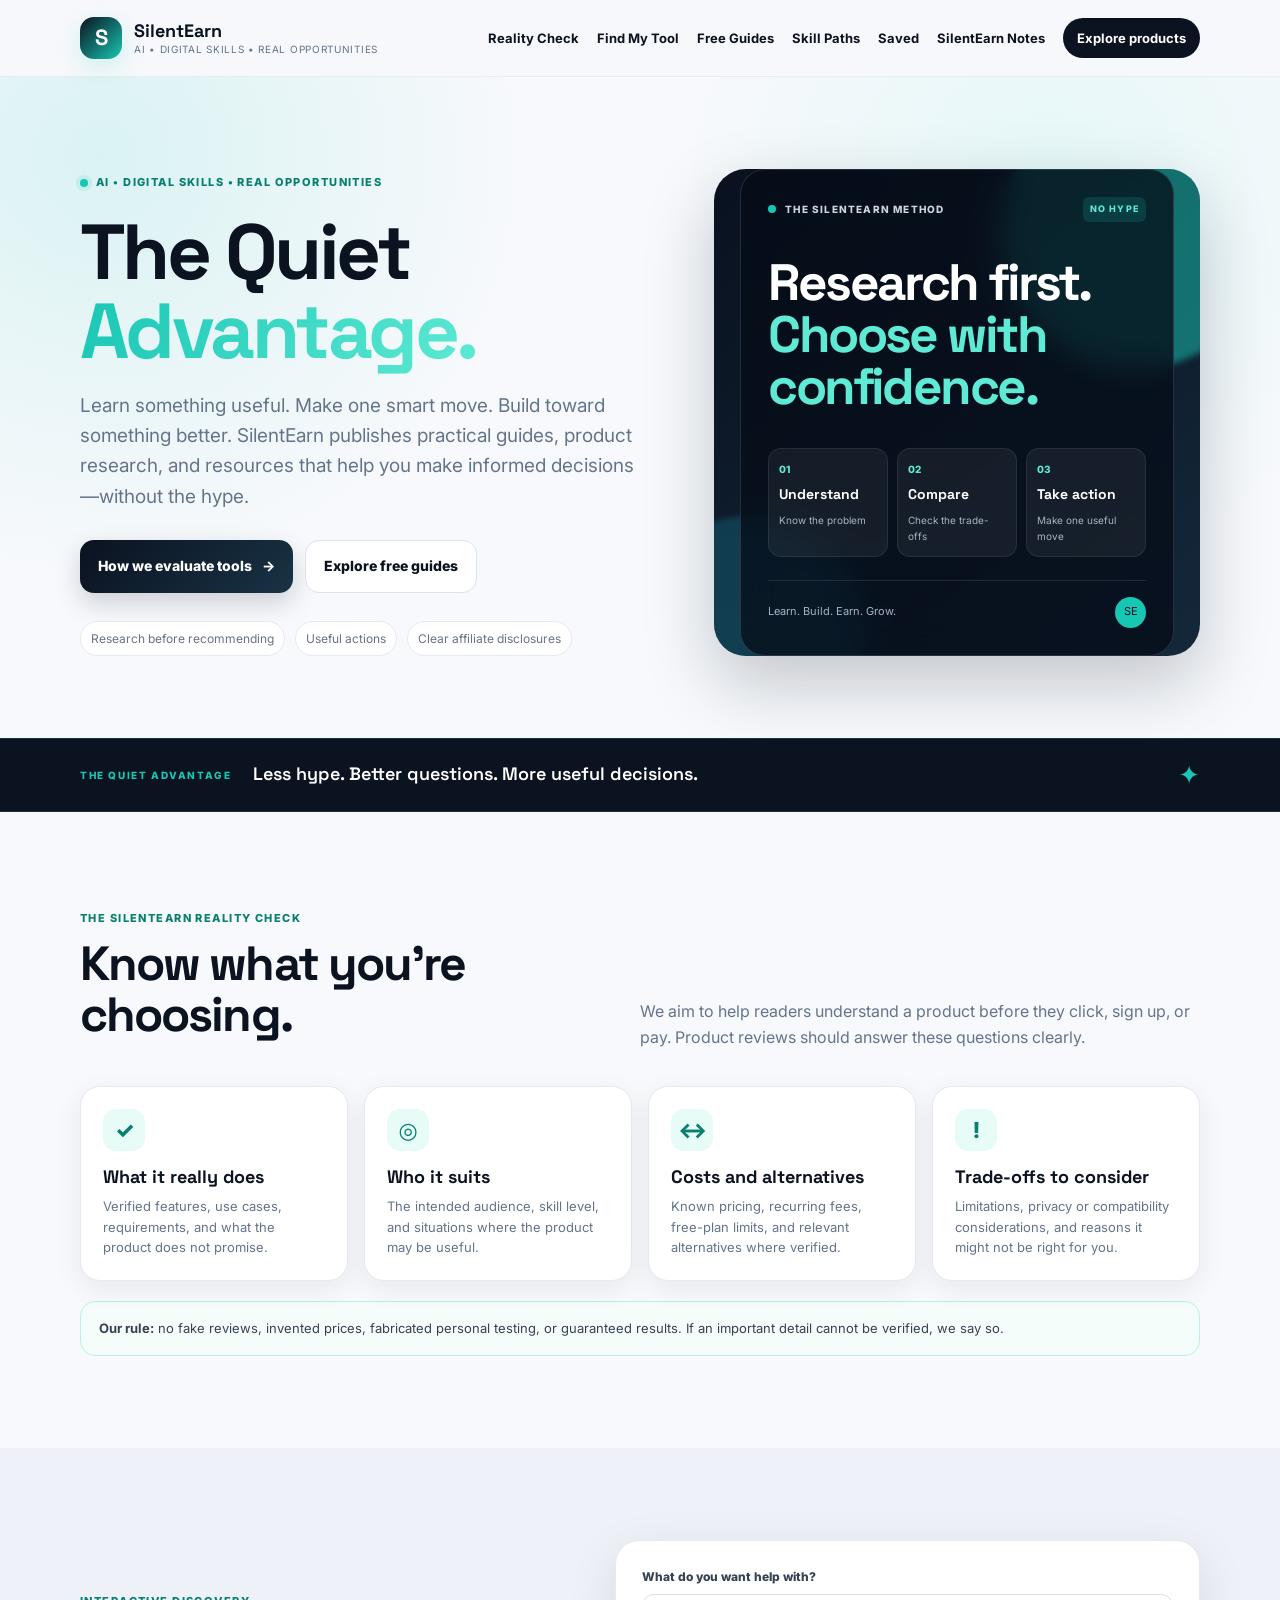
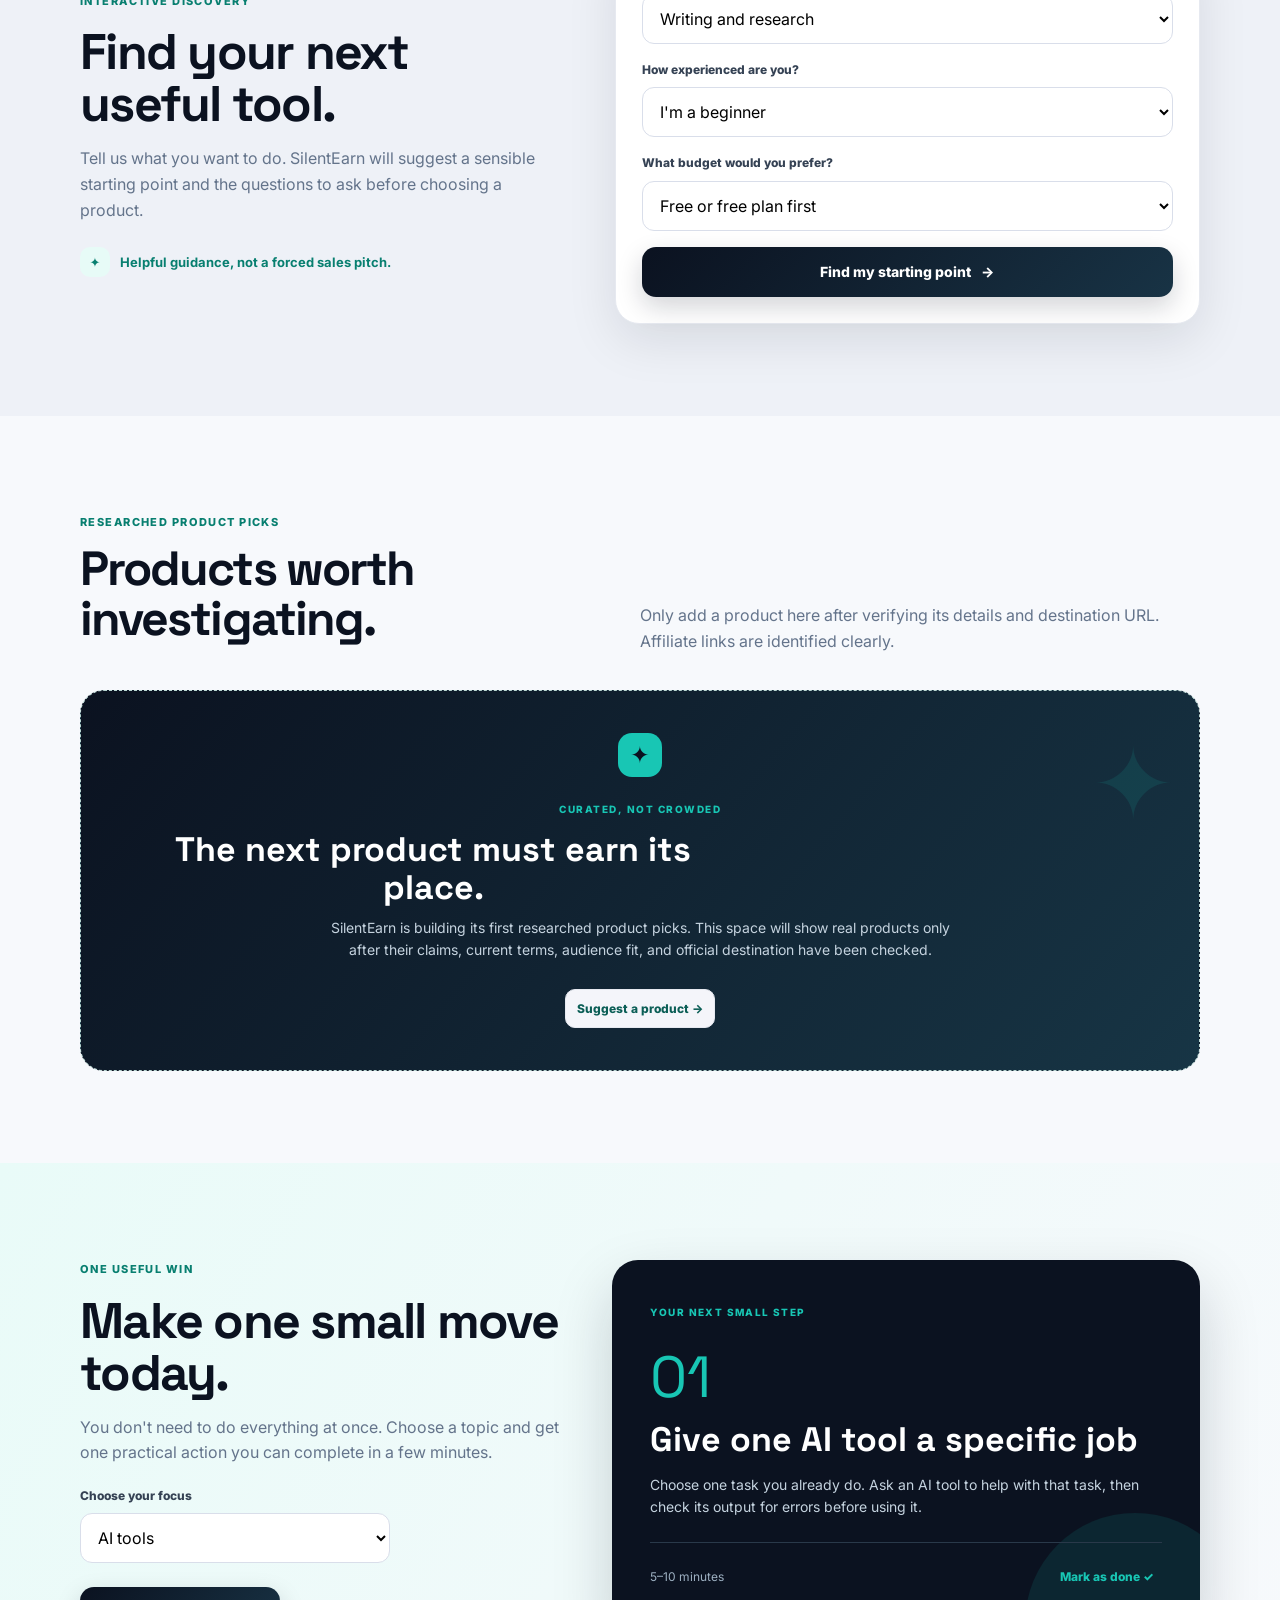
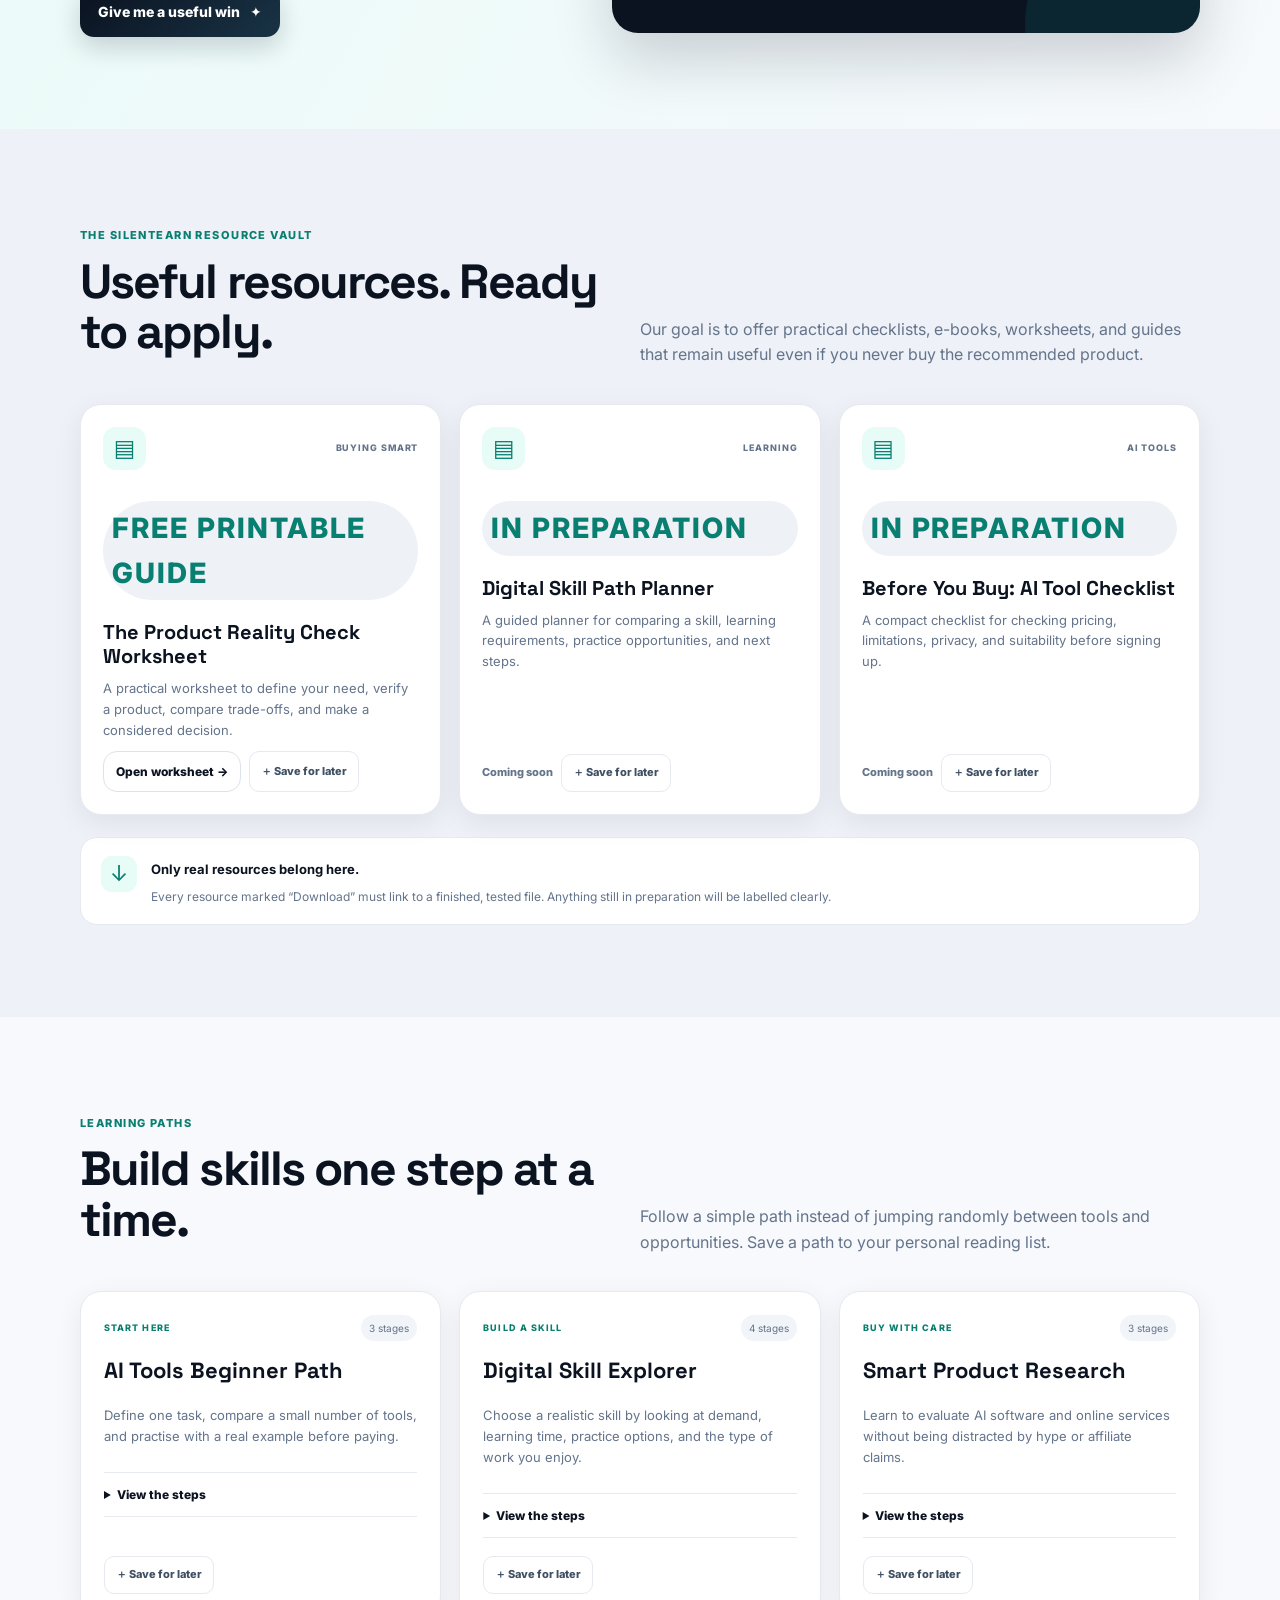
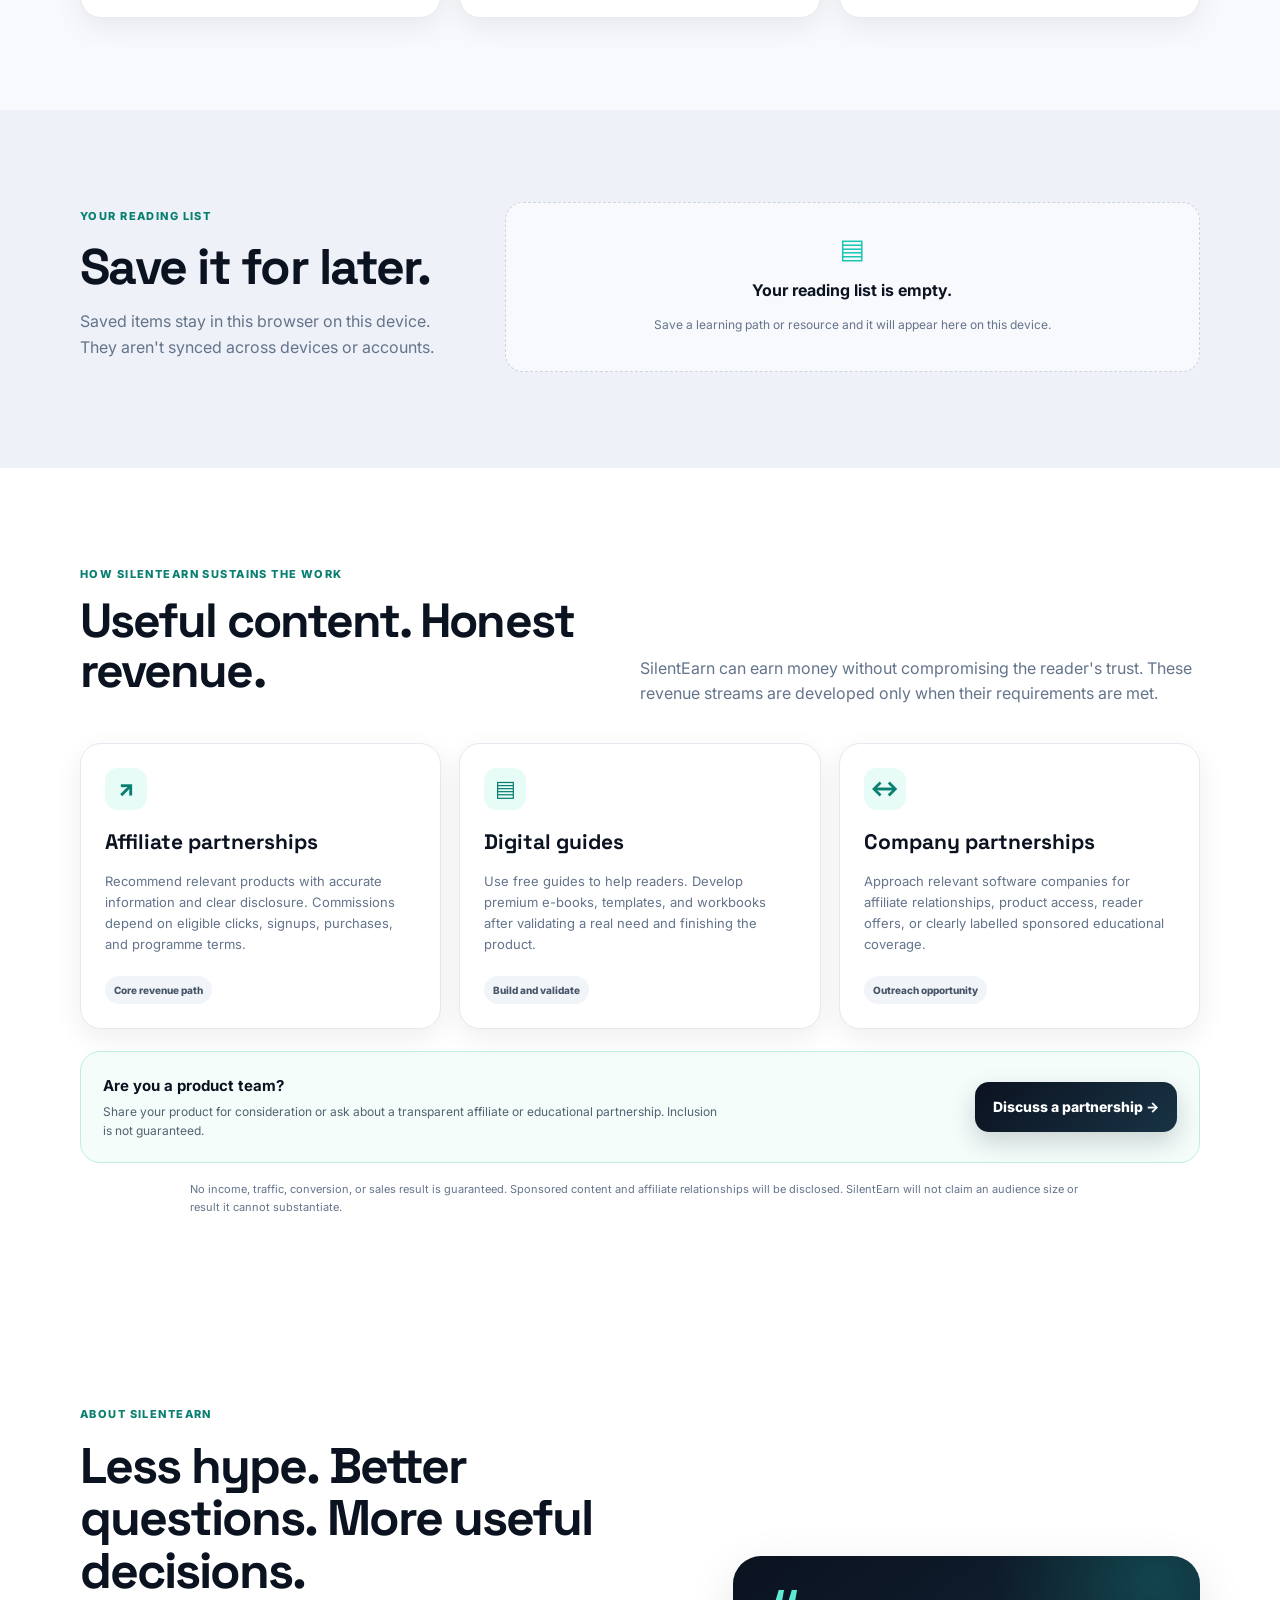
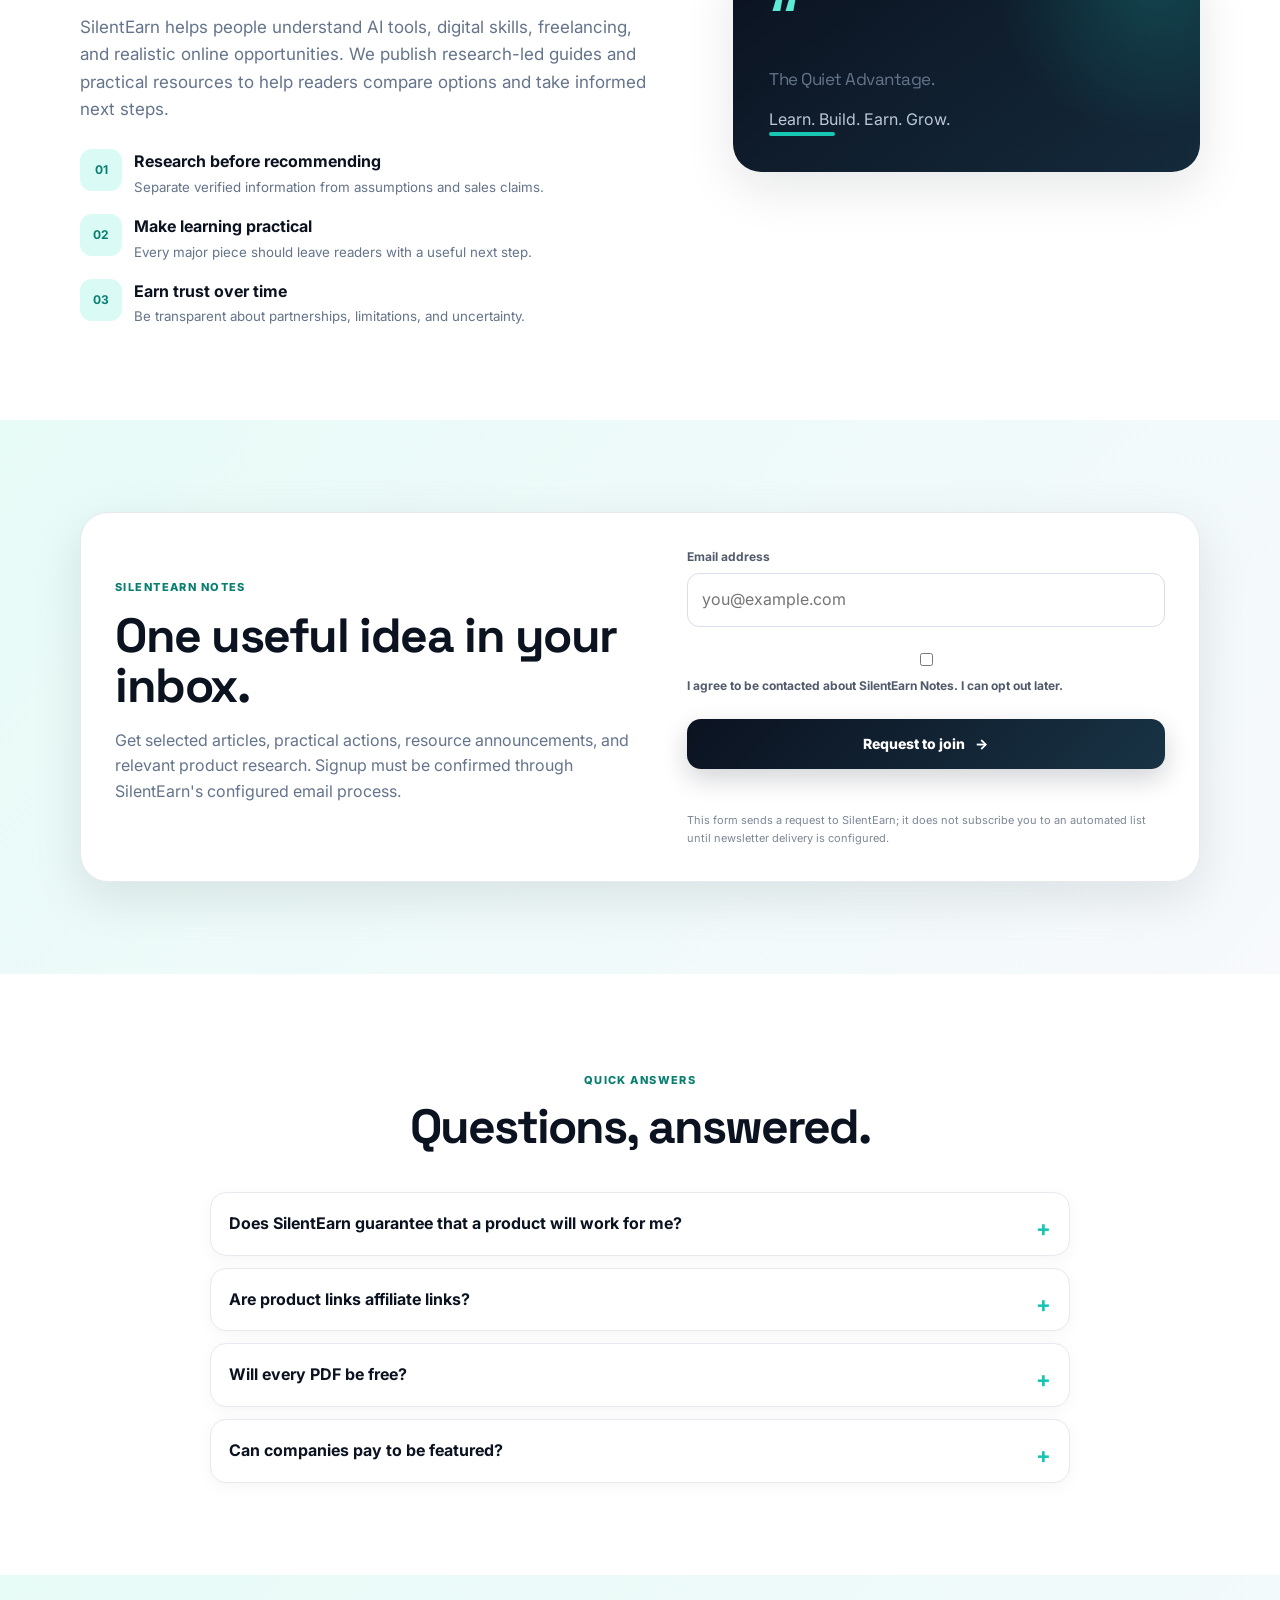
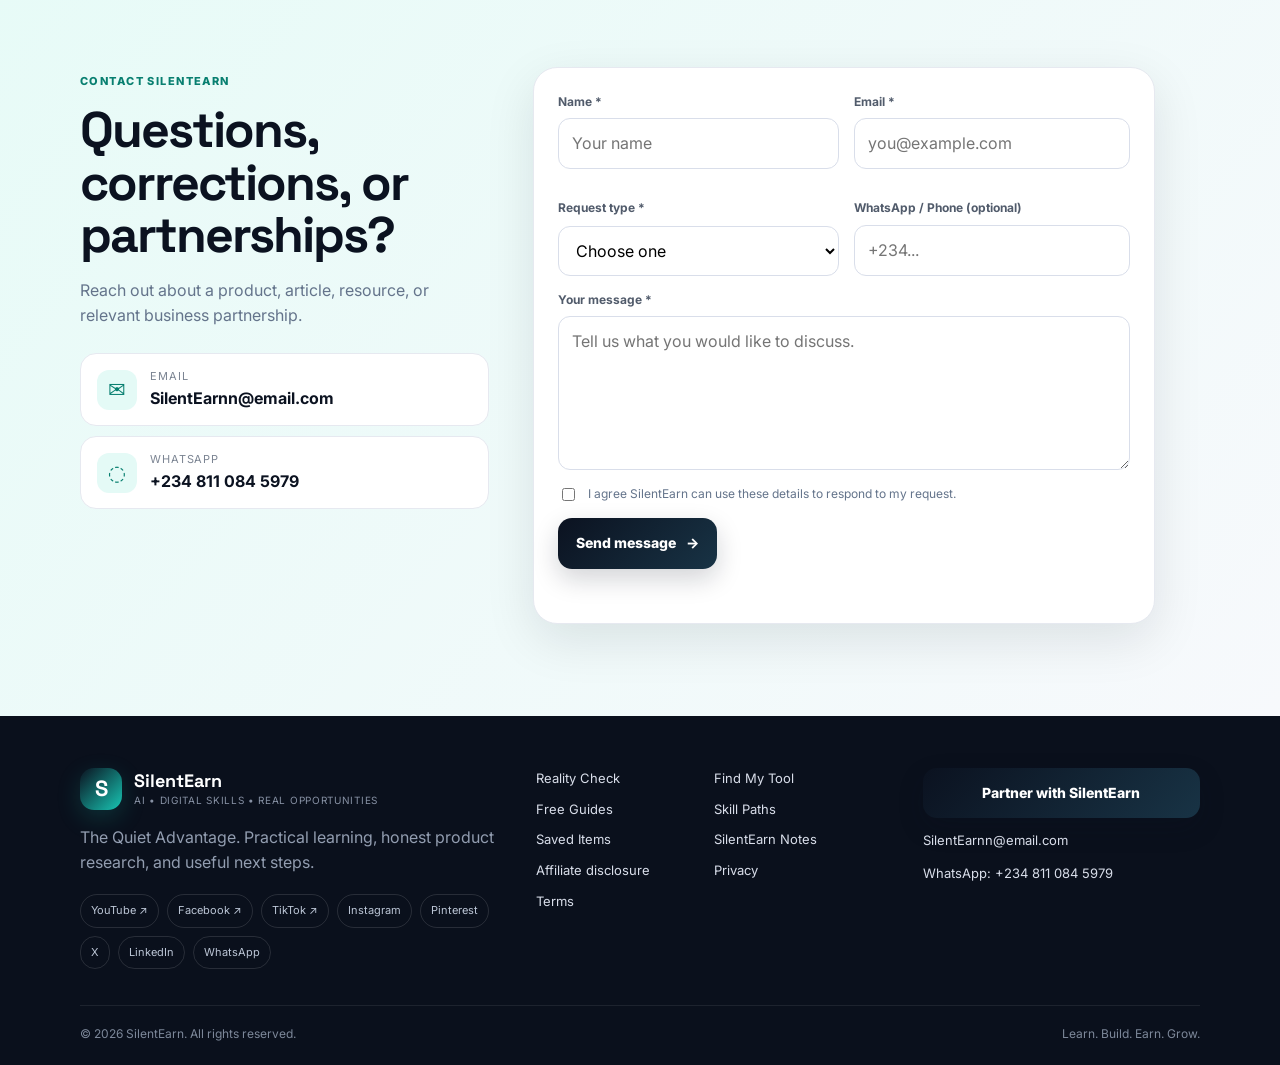
==== index.html @ 0bd4360f "Fix consent and contact form fields for the current email endpoint" ====
<!doctype html>
<html lang="en">
<head>
<meta charset="utf-8">
<meta name="viewport" content="width=device-width, initial-scale=1">
<meta name="theme-color" content="#0b1220">
<meta name="description" content="SilentEarn helps you research AI tools, build digital skills, compare products, and take practical next steps through honest guides and useful resources.">
<meta name="keywords" content="SilentEarn, AI tools, digital skills, freelancing, realistic online opportunities, product reviews, AI tool comparison, free PDF guides">
<meta property="og:title" content="SilentEarn — The Quiet Advantage">
<meta property="og:description" content="Research before you choose. Learn something useful. Make one smart move.">
<meta property="og:type" content="website">
<title>SilentEarn — The Quiet Advantage</title>
<link rel="icon" type="image/svg+xml" href="favicon.svg">
<link rel="preconnect" href="https://fonts.googleapis.com">
<link rel="preconnect" href="https://fonts.gstatic.com" crossorigin>
<link href="https://fonts.googleapis.com/css2?family=Inter:wght@400;500;600;700;800&family=Space+Grotesk:wght@500;600;700&display=swap" rel="stylesheet">
<link rel="stylesheet" href="styles.css">
</head>
<body>
<a class="skip-link" href="#main">Skip to content</a>
<header class="site-header" id="top">
  <div class="container nav-wrap">
    <a class="brand" href="#top" aria-label="SilentEarn home"><span class="brand-mark">S</span><span class="brand-copy"><strong>SilentEarn</strong><small>AI • Digital Skills • Real Opportunities</small></span></a>
    <button class="menu-toggle" aria-label="Toggle menu" aria-expanded="false" aria-controls="site-nav">☰</button>
    <nav class="site-nav" id="site-nav" aria-label="Main navigation">
      <a href="#reality-check">Reality Check</a><a href="#find-tool">Find My Tool</a><a href="#vault">Free Guides</a><a href="#paths">Skill Paths</a><a href="#saved">Saved</a><a href="#notes">SilentEarn Notes</a><a class="nav-cta" href="#products">Explore products</a>
    </nav>
  </div>
</header>
<main id="main">
  <section class="hero section">
    <div class="container hero-grid">
      <div>
        <div class="eyebrow"><span class="eyebrow-dot"></span> AI • Digital Skills • Real Opportunities</div>
        <h1>The Quiet <span>Advantage.</span></h1>
        <p class="hero-copy">Learn something useful. Make one smart move. Build toward something better. SilentEarn publishes practical guides, product research, and resources that help you make informed decisions—without the hype.</p>
        <div class="hero-actions"><a class="btn btn-primary" href="#reality-check">How we evaluate tools <span>→</span></a><a class="btn btn-secondary" href="#vault">Explore free guides</a></div>
        <div class="trust-row"><span>Research before recommending</span><span>Useful actions</span><span>Clear affiliate disclosures</span></div>
      </div>
      <div class="hero-visual quiet-hero" aria-label="SilentEarn learning approach">
        <div class="hero-glow hero-glow-one"></div><div class="hero-glow hero-glow-two"></div>
        <div class="hero-screen">
          <div class="screen-top"><span class="screen-dot"></span><span>THE SILENTEARN METHOD</span><span class="screen-live">NO HYPE</span></div>
          <div class="screen-title">Research first.<br><em>Choose with confidence.</em></div>
          <div class="screen-steps">
            <div><span>01</span><strong>Understand</strong><small>Know the problem</small></div>
            <div><span>02</span><strong>Compare</strong><small>Check the trade-offs</small></div>
            <div><span>03</span><strong>Take action</strong><small>Make one useful move</small></div>
          </div>
          <div class="screen-footer"><span>Learn. Build. Earn. Grow.</span><span class="screen-play">SE</span></div>
        </div>
      </div>
    </div>
  </section>
  <section class="signature-strip"><div class="container signature-inner"><span class="signature-label">THE QUIET ADVANTAGE</span><p>Less hype. Better questions. More useful decisions.</p><span class="signature-mark">✦</span></div></section>

  <section class="section" id="reality-check">
    <div class="container">
      <div class="section-heading"><div><span class="eyebrow">THE SILENTEARN REALITY CHECK</span><h2>Know what you're choosing.</h2></div><p>We aim to help readers understand a product before they click, sign up, or pay. Product reviews should answer these questions clearly.</p></div>
      <div class="reality-grid">
        <article class="reality-card"><span class="reality-icon">✓</span><h3>What it really does</h3><p>Verified features, use cases, requirements, and what the product does not promise.</p></article>
        <article class="reality-card"><span class="reality-icon">◎</span><h3>Who it suits</h3><p>The intended audience, skill level, and situations where the product may be useful.</p></article>
        <article class="reality-card"><span class="reality-icon">↔</span><h3>Costs and alternatives</h3><p>Known pricing, recurring fees, free-plan limits, and relevant alternatives where verified.</p></article>
        <article class="reality-card"><span class="reality-icon">!</span><h3>Trade-offs to consider</h3><p>Limitations, privacy or compatibility considerations, and reasons it might not be right for you.</p></article>
      </div>
      <div class="editorial-note"><strong>Our rule:</strong> no fake reviews, invented prices, fabricated personal testing, or guaranteed results. If an important detail cannot be verified, we say so.</div>
    </div>
  </section>

  <section class="section soft-section" id="find-tool">
    <div class="container tool-finder-layout">
      <div class="tool-finder-intro"><span class="eyebrow">INTERACTIVE DISCOVERY</span><h2>Find your next useful tool.</h2><p>Tell us what you want to do. SilentEarn will suggest a sensible starting point and the questions to ask before choosing a product.</p><div class="finder-promise"><span>✦</span> Helpful guidance, not a forced sales pitch.</div></div>
      <form class="finder-card" id="tool-finder">
        <label><span>What do you want help with?</span><select id="tool-goal" name="goal"><option value="writing">Writing and research</option><option value="design">Design and visuals</option><option value="video">Video and audio</option><option value="business">Running a small business</option><option value="learning">Learning a digital skill</option><option value="workflow">Saving time on repetitive tasks</option></select></label>
        <label><span>How experienced are you?</span><select id="tool-level" name="level"><option value="beginner">I'm a beginner</option><option value="some">I have tried a few tools</option><option value="experienced">I'm experienced</option></select></label>
        <label><span>What budget would you prefer?</span><select id="tool-budget" name="budget"><option value="free">Free or free plan first</option><option value="low">Low-cost plan</option><option value="flexible">Pay if the value is clear</option></select></label>
        <button class="btn btn-primary" type="submit">Find my starting point <span>→</span></button>
        <div class="finder-result" id="finder-result" aria-live="polite" hidden></div>
      </form>
    </div>
  </section>

  <section class="section" id="products">
    <div class="container">
      <div class="section-heading"><div><span class="eyebrow">RESEARCHED PRODUCT PICKS</span><h2>Products worth investigating.</h2></div><p>Only add a product here after verifying its details and destination URL. Affiliate links are identified clearly.</p></div>
      <div id="product-grid" class="product-showcase"></div>
    </div>
  </section>

  <section class="section win-section" id="one-win">
    <div class="container win-layout">
      <div><span class="eyebrow">ONE USEFUL WIN</span><h2>Make one small move today.</h2><p>You don't need to do everything at once. Choose a topic and get one practical action you can complete in a few minutes.</p>
        <label class="win-select"><span>Choose your focus</span><select id="win-category"><option value="ai">AI tools</option><option value="product">Choosing a product</option><option value="skill">Digital skills</option><option value="business">Online business</option></select></label>
        <button class="btn btn-primary" id="new-win" type="button">Give me a useful win <span>✦</span></button>
      </div>
      <div class="win-card" aria-live="polite"><span class="win-label">YOUR NEXT SMALL STEP</span><div class="win-number">01</div><h3 id="win-title">Pick one tool you already use.</h3><p id="win-description">Write down one task it genuinely helps with and one limitation you have noticed.</p><div class="win-footer"><span id="win-time">5–10 minutes</span><button class="text-button" type="button" id="complete-win">Mark as done ✓</button></div><p class="win-complete" id="win-complete" hidden>Nice work. Small actions add up.</p></div>
    </div>
  </section>

  <section class="section soft-section" id="vault">
    <div class="container">
      <div class="section-heading"><div><span class="eyebrow">THE SILENTEARN RESOURCE VAULT</span><h2>Useful resources. Ready to apply.</h2></div><p>Our goal is to offer practical checklists, e-books, worksheets, and guides that remain useful even if you never buy the recommended product.</p></div>
      <div id="resource-grid" class="resource-grid"></div>
      <div class="vault-note"><span class="vault-note-icon">↓</span><div><strong>Only real resources belong here.</strong><p>Every resource marked “Download” must link to a finished, tested file. Anything still in preparation will be labelled clearly.</p></div></div>
    </div>
  </section>

  <section class="section" id="paths">
    <div class="container">
      <div class="section-heading"><div><span class="eyebrow">LEARNING PATHS</span><h2>Build skills one step at a time.</h2></div><p>Follow a simple path instead of jumping randomly between tools and opportunities. Save a path to your personal reading list.</p></div>
      <div class="path-grid" id="path-grid"></div>
    </div>
  </section>

  <section class="section soft-section" id="saved">
    <div class="container saved-layout"><div><span class="eyebrow">YOUR READING LIST</span><h2>Save it for later.</h2><p>Saved items stay in this browser on this device. They aren't synced across devices or accounts.</p></div><div id="saved-list" class="saved-list" aria-live="polite"></div></div>
  </section>

  <section class="section revenue-section" id="partners">
    <div class="container">
      <div class="section-heading"><div><span class="eyebrow">HOW SILENTEARN SUSTAINS THE WORK</span><h2>Useful content. Honest revenue.</h2></div><p>SilentEarn can earn money without compromising the reader's trust. These revenue streams are developed only when their requirements are met.</p></div>
      <div class="revenue-grid">
        <article class="revenue-card"><span class="revenue-icon">↗</span><h3>Affiliate partnerships</h3><p>Recommend relevant products with accurate information and clear disclosure. Commissions depend on eligible clicks, signups, purchases, and programme terms.</p><span class="revenue-status">Core revenue path</span></article>
        <article class="revenue-card"><span class="revenue-icon">▤</span><h3>Digital guides</h3><p>Use free guides to help readers. Develop premium e-books, templates, and workbooks after validating a real need and finishing the product.</p><span class="revenue-status">Build and validate</span></article>
        <article class="revenue-card"><span class="revenue-icon">↔</span><h3>Company partnerships</h3><p>Approach relevant software companies for affiliate relationships, product access, reader offers, or clearly labelled sponsored educational coverage.</p><span class="revenue-status">Outreach opportunity</span></article>
      </div>
      <div class="partner-cta"><div><strong>Are you a product team?</strong><span>Share your product for consideration or ask about a transparent affiliate or educational partnership. Inclusion is not guaranteed.</span></div><a class="btn btn-primary" href="#contact">Discuss a partnership →</a></div>
      <p class="revenue-caveat">No income, traffic, conversion, or sales result is guaranteed. Sponsored content and affiliate relationships will be disclosed. SilentEarn will not claim an audience size or result it cannot substantiate.</p>
    </div>
  </section>

  <section class="section about-section" id="about">
    <div class="container split-section">
      <div><span class="eyebrow">ABOUT SILENTEARN</span><h2>Less hype. Better questions. More useful decisions.</h2><p>SilentEarn helps people understand AI tools, digital skills, freelancing, and realistic online opportunities. We publish research-led guides and practical resources to help readers compare options and take informed next steps.</p><div class="principles"><div><b>01</b><span><strong>Research before recommending</strong><small>Separate verified information from assumptions and sales claims.</small></span></div><div><b>02</b><span><strong>Make learning practical</strong><small>Every major piece should leave readers with a useful next step.</small></span></div><div><b>03</b><span><strong>Earn trust over time</strong><small>Be transparent about partnerships, limitations, and uncertainty.</small></span></div></div></div>
      <div class="quote-card"><div class="quote-mark">“</div><p>The Quiet Advantage.</p><span>Learn. Build. Earn. Grow.</span><div class="quote-accent"></div></div>
    </div>
  </section>

  <section class="section notes-section" id="notes">
    <div class="container newsletter-card"><div><span class="eyebrow">SILENTEARN NOTES</span><h2>One useful idea in your inbox.</h2><p>Get selected articles, practical actions, resource announcements, and relevant product research. Signup must be confirmed through SilentEarn's configured email process.</p></div>
      <form class="newsletter-form" id="newsletter-form" novalidate><label><span>Email address</span><input type="email" name="email" required autocomplete="email" placeholder="you@example.com"></label><label class="consent-row"><input type="checkbox" name="newsletterConsent" required><span>I agree to be contacted about SilentEarn Notes. I can opt out later.</span></label><input type="hidden" name="name" value="SilentEarn Notes subscriber"><input type="hidden" name="requestType" value="Newsletter signup request"><input type="hidden" name="message" value="Please contact me about joining SilentEarn Notes."><input type="hidden" name="consent" value="on"><button class="btn btn-primary" type="submit" id="newsletter-btn">Request to join <span>→</span></button><p class="form-status" id="newsletter-status" role="status" aria-live="polite"></p><small>This form sends a request to SilentEarn; it does not subscribe you to an automated list until newsletter delivery is configured.</small></form>
    </div>
  </section>

  <section class="section faq-section" id="faq"><div class="container narrow"><div class="section-heading centered"><span class="eyebrow">QUICK ANSWERS</span><h2>Questions, answered.</h2></div>
    <div class="faq-list">
      <details><summary>Does SilentEarn guarantee that a product will work for me?</summary><p>No. Products have limitations and may not suit everyone. Verify current details and choose according to your situation.</p></details>
      <details><summary>Are product links affiliate links?</summary><p>Some may be. We disclose affiliate relationships clearly near the relevant recommendations. A commission does not guarantee that a product is the best choice.</p></details>
      <details><summary>Will every PDF be free?</summary><p>The Resource Vault will include free resources. SilentEarn may also develop paid products when they offer genuine value and there is evidence of demand.</p></details>
      <details><summary>Can companies pay to be featured?</summary><p>SilentEarn may consider relevant sponsorships or partnerships. Paid coverage will be labelled, and payment will not be presented as independent endorsement.</p></details>
    </div>
  </div></section>

  <section class="section contact-section" id="contact"><div class="container contact-grid">
    <div><span class="eyebrow">CONTACT SILENTEARN</span><h2>Questions, corrections, or partnerships?</h2><p>Reach out about a product, article, resource, or relevant business partnership.</p><div class="contact-links"><a href="mailto:SilentEarnn@email.com"><span>✉</span><div><small>Email</small><strong>SilentEarnn@email.com</strong></div></a><a href="https://wa.me/2348110845979" target="_blank" rel="noopener"><span>◌</span><div><small>WhatsApp</small><strong>+234 811 084 5979</strong></div></a></div></div>
    <form class="contact-form" id="contact-form" novalidate><div class="form-grid"><label><span>Name *</span><input name="name" required autocomplete="name" placeholder="Your name"></label><label><span>Email *</span><input type="email" name="email" required autocomplete="email" placeholder="you@example.com"></label><label><span>Request type *</span><select name="requestType" required><option value="">Choose one</option><option>Product suggestion</option><option>Question or correction</option><option>Affiliate partnership</option><option>Sponsored educational content</option><option>Other</option></select></label><label><span>WhatsApp / Phone (optional)</span><input name="phone" autocomplete="tel" placeholder="+234..."></label></div><label><span>Your message *</span><textarea name="message" required rows="5" placeholder="Tell us what you would like to discuss."></textarea></label><label class="checkbox"><input type="checkbox" name="consent" required><span>I agree SilentEarn can use these details to respond to my request.</span></label><button class="btn btn-primary" type="submit" id="submit-btn">Send message <span>→</span></button><p class="form-status" id="form-status" role="status" aria-live="polite"></p></form>
  </div></section>
</main>
<footer class="site-footer"><div class="container footer-grid">
  <div><a class="brand footer-brand" href="#top"><span class="brand-mark">S</span><span class="brand-copy"><strong>SilentEarn</strong><small>AI • Digital Skills • Real Opportunities</small></span></a><p>The Quiet Advantage. Practical learning, honest product research, and useful next steps.</p><div class="social-row"><a class="social-pill" href="https://youtube.com/@silentearnnn" target="_blank" rel="noopener">YouTube ↗</a><a class="social-pill" href="https://www.facebook.com/SilentEarn" target="_blank" rel="noopener">Facebook ↗</a><a class="social-pill" href="https://www.tiktok.com/@silentearnn" target="_blank" rel="noopener">TikTok ↗</a><a class="social-pill" href="https://www.instagram.com/" target="_blank" rel="noopener">Instagram</a><a class="social-pill" href="https://www.pinterest.com/" target="_blank" rel="noopener">Pinterest</a><a class="social-pill" href="https://x.com/" target="_blank" rel="noopener">X</a><a class="social-pill" href="https://www.linkedin.com/" target="_blank" rel="noopener">LinkedIn</a><a class="social-pill" href="https://wa.me/2348110845979" target="_blank" rel="noopener">WhatsApp</a></div></div>
  <div class="footer-links"><a href="#reality-check">Reality Check</a><a href="#find-tool">Find My Tool</a><a href="#vault">Free Guides</a><a href="#paths">Skill Paths</a><a href="#saved">Saved Items</a><a href="#notes">SilentEarn Notes</a><a href="affiliate-disclosure.html">Affiliate disclosure</a><a href="privacy.html">Privacy</a><a href="terms.html">Terms</a></div>
  <div class="footer-cta"><a class="btn btn-primary" href="#partners">Partner with SilentEarn</a><a href="mailto:SilentEarnn@email.com">SilentEarnn@email.com</a><a href="https://wa.me/2348110845979" target="_blank" rel="noopener">WhatsApp: +234 811 084 5979</a></div>
</div><div class="container footer-bottom"><span>© <span id="year"></span> SilentEarn. All rights reserved.</span><span>Learn. Build. Earn. Grow.</span></div></footer>
<script src="script.js"></script>
</body>
</html>
---- styles.css ----
:root{
  --bg:#f7f8fb; --surface:#ffffff; --ink:#0b1220; --muted:#5b6475; --line:#e6e9f0;
  --brand:#18c6b4; --brand-2:#5eead4; --dark:#0b1220; --dark-2:#151e32; --success:#138a5e; --danger:#b42318;
  --radius:22px; --shadow:0 16px 50px rgba(11,18,32,.10); --shadow-soft:0 8px 28px rgba(11,18,32,.07);
}
*{box-sizing:border-box}
html{scroll-behavior:smooth}
body{margin:0;font-family:Inter,system-ui,sans-serif;color:var(--ink);background:var(--bg);line-height:1.6}
a{color:inherit;text-decoration:none}
button,input,textarea,select{font:inherit}
.container{width:min(1120px,calc(100% - 40px));margin:0 auto}
.narrow{width:min(860px,calc(100% - 40px))}
.section{padding:92px 0}
.soft-section{background:#eef1f7}
.dark-section{background:linear-gradient(135deg,#0b1220,#18233b);color:#fff}
.dark-heading p{color:#bcc7d8}
.site-header{position:sticky;top:0;z-index:50;background:rgba(247,248,251,.90);backdrop-filter:blur(16px);border-bottom:1px solid rgba(230,233,240,.9)}
.nav-wrap{display:flex;align-items:center;justify-content:space-between;min-height:76px}
.brand{display:flex;gap:12px;align-items:center}
.brand-mark{width:42px;height:42px;border-radius:14px;display:grid;place-items:center;color:#fff;font-family:"Space Grotesk",sans-serif;font-size:22px;font-weight:700;background:linear-gradient(135deg,var(--brand),var(--brand-2));box-shadow:0 8px 24px rgba(24,198,180,.24)}
.brand-copy{display:flex;flex-direction:column;line-height:1.1}
.brand-copy strong{font-family:"Space Grotesk",sans-serif;font-size:18px}
.brand-copy small{margin-top:4px;font-size:10px;color:var(--muted);letter-spacing:.07em;text-transform:uppercase}
.site-nav{display:flex;gap:18px;align-items:center;font-size:13px;font-weight:700}
.site-nav a{transition:.2s}
.site-nav a:hover{color:var(--brand)}
.nav-cta{padding:10px 14px;border-radius:999px;background:var(--dark);color:#fff!important}
.menu-toggle{display:none;background:none;border:0;font-size:26px}
.hero{padding:90px 0 76px;background:radial-gradient(circle at 15% 15%,rgba(109,93,252,.10),transparent 35%),radial-gradient(circle at 80% 20%,rgba(0,194,168,.10),transparent 32%)}
.hero-grid{display:grid;grid-template-columns:1.08fr .92fr;gap:64px;align-items:center}
.eyebrow{display:inline-flex;gap:8px;align-items:center;font-size:11px;font-weight:800;letter-spacing:.13em;color:#6f7481;text-transform:uppercase}
.hero h1{font-family:"Space Grotesk",sans-serif;font-size:clamp(48px,7vw,78px);line-height:1.02;letter-spacing:-.045em;margin:18px 0}
.hero h1 span{background:linear-gradient(120deg,var(--brand),var(--brand-2));-webkit-background-clip:text;background-clip:text;color:transparent}
.hero-copy{font-size:19px;color:var(--muted);max-width:700px}
.hero-actions{display:flex;flex-wrap:wrap;gap:12px;margin:28px 0}
.btn{display:inline-flex;align-items:center;justify-content:center;gap:10px;border:0;border-radius:14px;padding:14px 18px;font-weight:800;font-size:14px;cursor:pointer;transition:.2s}
.btn:hover{transform:translateY(-1px)}
.btn-primary{background:var(--dark);color:#fff;box-shadow:0 10px 26px rgba(11,18,32,.18)}
.btn-secondary{background:#fff;border:1px solid var(--line)}
.btn-whatsapp{background:#11b76b;color:#fff}
.trust-row{display:flex;gap:10px;flex-wrap:wrap;font-size:12px;color:#697384}
.trust-row span{background:#fff;border:1px solid var(--line);border-radius:999px;padding:7px 10px}
.hero-card{min-height:420px;border-radius:30px;position:relative;overflow:hidden;background:linear-gradient(145deg,#10182b,#202e4a);box-shadow:0 34px 70px rgba(11,18,32,.2)}
.orb{position:absolute;border-radius:999px;filter:blur(4px);opacity:.4}
.orb-one{width:220px;height:220px;right:-50px;top:-40px;background:#18c6b4}
.orb-two{width:180px;height:180px;left:-60px;bottom:-30px;background:#5eead4}
.hero-panel{position:absolute;inset:30px;display:flex;flex-direction:column;gap:12px;padding:22px;border-radius:24px;background:rgba(8,14,27,.65);backdrop-filter:blur(18px);border:1px solid rgba(255,255,255,.12)}
.panel-top{font-size:12px;color:#d8def0;margin-bottom:6px;letter-spacing:.08em;text-transform:uppercase}
.status-dot{display:inline-block;width:8px;height:8px;border-radius:999px;background:#25d68a;margin-right:6px}
.stack-item{display:flex;align-items:center;gap:14px;padding:16px;border-radius:18px;background:rgba(255,255,255,.06);border:1px solid rgba(255,255,255,.08)}
.stack-item>span{font-size:24px}.stack-item div{display:flex;flex-direction:column}.stack-item strong{color:#fff}.stack-item small{color:#9da8bd;margin-top:2px}
.stats-section{padding:22px 0;background:#fff;border-top:1px solid var(--line);border-bottom:1px solid var(--line)}
.stats-grid{display:grid;grid-template-columns:repeat(4,1fr);gap:0}
.stats-grid>div{display:flex;align-items:center;gap:12px;padding:8px 18px;border-right:1px solid var(--line)}
.stats-grid>div:last-child{border-right:0}.stats-grid strong{font-family:"Space Grotesk";font-size:20px;color:var(--brand)}.stats-grid span{font-size:13px;font-weight:700}
.section-heading{display:flex;align-items:end;justify-content:space-between;gap:30px;margin-bottom:36px}
.section-heading.centered{display:block;text-align:center;max-width:780px;margin-inline:auto;margin-bottom:40px}
.section-heading h2{font-family:"Space Grotesk",sans-serif;font-size:clamp(34px,4vw,48px);line-height:1.05;letter-spacing:-.03em;margin:10px 0}
.section-heading p{max-width:560px;color:var(--muted);margin:0}
.subsection-heading{display:flex;align-items:end;justify-content:space-between;gap:30px;margin:58px 0 24px}
.subsection-heading h3{font-family:"Space Grotesk";font-size:30px;line-height:1;margin:9px 0 0}.subsection-heading p{max-width:520px;color:var(--muted);margin:0}
.video-grid{display:grid;grid-template-columns:repeat(3,1fr);gap:20px}
.video-card{background:#fff;border:1px solid var(--line);border-radius:24px;overflow:hidden;box-shadow:var(--shadow-soft);display:flex;flex-direction:column}
.video-thumb{aspect-ratio:16/9;position:relative;display:grid;place-items:center;background:linear-gradient(135deg,#10182b,#24365d);overflow:hidden}
.video-thumb:before{content:"";position:absolute;inset:0;background:radial-gradient(circle at 20% 20%,rgba(109,93,252,.55),transparent 35%),radial-gradient(circle at 80% 80%,rgba(0,194,168,.4),transparent 32%)}
.video-thumb img{width:100%;height:100%;object-fit:cover;display:block;position:relative;z-index:1}
.video-thumb .play{position:relative;z-index:2;width:60px;height:60px;border-radius:999px;display:grid;place-items:center;background:rgba(255,255,255,.95);color:var(--dark);font-size:22px;box-shadow:0 12px 28px rgba(0,0,0,.2)}
.video-thumb .coming{position:absolute;left:14px;bottom:12px;z-index:2;color:#fff;background:rgba(11,18,32,.72);border:1px solid rgba(255,255,255,.15);border-radius:999px;padding:5px 9px;font-size:10px;font-weight:800;text-transform:uppercase;letter-spacing:.08em}
.video-body{padding:20px;display:flex;flex-direction:column;flex:1}
.video-tag{font-size:10px;font-weight:800;color:var(--brand);letter-spacing:.11em;text-transform:uppercase}.video-card h3{font-family:"Space Grotesk";font-size:22px;line-height:1.18;margin:10px 0 8px}.video-card p{color:var(--muted);margin:0 0 15px;font-size:14px}.video-meta{display:flex;justify-content:space-between;gap:10px;color:#7d8796;font-size:11px;margin-top:auto}.video-links{display:flex;flex-wrap:wrap;gap:8px;margin-top:16px}.mini-btn{display:inline-flex;align-items:center;justify-content:center;padding:9px 11px;border-radius:10px;background:#f4f5fa;border:1px solid var(--line);font-size:12px;font-weight:800}.mini-btn:hover{border-color:#c9c1ff;color:var(--brand)}.mini-btn.disabled{opacity:.5;pointer-events:none}
.video-note{margin-top:22px;border:1px dashed #cfd5e1;border-radius:18px;background:#f9fafc;padding:16px 18px;display:flex;align-items:center;justify-content:space-between;gap:18px}.video-note div{display:flex;flex-direction:column}.video-note span{color:var(--muted);font-size:13px}
.transcript-grid{display:grid;grid-template-columns:repeat(3,1fr);gap:16px}.transcript-card{border:1px solid var(--line);border-radius:18px;padding:18px;background:#fff}.transcript-card h4{font-family:"Space Grotesk";font-size:19px;line-height:1.2;margin:7px 0}.transcript-card p{font-size:13px;color:var(--muted)}.transcript-card .mini-btn{margin-top:8px}
.resource-grid{display:grid;grid-template-columns:repeat(3,1fr);gap:18px}.resource-card{background:#fff;border:1px solid var(--line);border-radius:22px;padding:22px;box-shadow:var(--shadow-soft)}.resource-card>span{font-size:28px;display:block;margin-bottom:10px}.resource-card h3{font-family:"Space Grotesk";font-size:21px;margin:0 0 8px}.resource-card p{margin:0;color:var(--muted);font-size:14px}.resource-card .mini-btn{margin-top:16px}
.tool-grid{display:grid;grid-template-columns:repeat(3,1fr);gap:16px}.tool-card{padding:22px;border-radius:20px;background:rgba(255,255,255,.06);border:1px solid rgba(255,255,255,.1)}.tool-card>span{font-size:28px}.tool-card h3{font-family:"Space Grotesk";font-size:21px;margin:9px 0 7px;color:#fff}.tool-card p{color:#b9c4d8;font-size:14px;margin:0}.tool-card .tool-status{margin-top:14px;color:#9da8bd;font-size:11px;text-transform:uppercase;letter-spacing:.08em}.tool-note{margin-top:18px;color:#aab6ca;font-size:12px}
.recommendation-grid{display:grid;grid-template-columns:repeat(3,1fr);gap:18px}.recommendation-card{background:#fff;border:1px solid var(--line);border-radius:22px;padding:22px;box-shadow:var(--shadow-soft)}.recommendation-card .rec-label{font-size:10px;color:var(--brand);font-weight:800;letter-spacing:.1em;text-transform:uppercase}.recommendation-card h3{font-family:"Space Grotesk";font-size:21px;margin:8px 0}.recommendation-card p{color:var(--muted);font-size:14px;margin:0}.recommendation-card .mini-btn{margin-top:16px}
.large-note{max-width:880px;margin:24px auto 0}
.product-grid{display:grid;grid-template-columns:repeat(3,1fr);gap:20px}.product-card{background:#fff;border:1px solid var(--line);border-radius:24px;padding:24px;display:flex;flex-direction:column;box-shadow:var(--shadow-soft)}.product-badge{font-size:11px;font-weight:800;letter-spacing:.1em;text-transform:uppercase;color:var(--brand);margin-bottom:10px}.product-card h3{font-family:"Space Grotesk",sans-serif;font-size:25px;line-height:1.15;margin:0 0 10px}.product-card p{color:var(--muted);margin:0 0 18px}.product-features{padding:0;margin:0 0 22px;list-style:none;display:grid;gap:10px;color:#424b5c;font-size:14px}.product-features li:before{content:'✓';color:var(--success);font-weight:800;margin-right:9px}.product-bottom{margin-top:auto;display:flex;align-items:center;justify-content:space-between;gap:14px}.price{font-family:"Space Grotesk",sans-serif;font-weight:800;font-size:23px}.product-note{font-size:11px;color:#7d8491;margin-top:9px}.store-note{margin-top:18px;padding:14px 16px;border:1px dashed #cfd5e1;border-radius:16px;background:#fff;color:#616a79;font-size:13px}
.service-grid{display:grid;grid-template-columns:repeat(4,1fr);gap:18px}.service-card{background:#fff;border:1px solid var(--line);border-radius:22px;padding:22px;box-shadow:var(--shadow-soft)}.service-card>span{display:block;font-size:28px;margin-bottom:14px}.service-card h3{font-family:"Space Grotesk",sans-serif;margin:0 0 7px;font-size:20px}.service-card p{margin:0;color:var(--muted);font-size:14px}.custom-cta{margin-top:28px;border:1px solid var(--line);border-radius:22px;padding:20px 22px;background:linear-gradient(110deg,#e7fbf7,#f0fdfa);display:flex;align-items:center;justify-content:space-between;gap:20px}.custom-cta div{display:flex;flex-direction:column}.custom-cta div span{color:var(--muted);font-size:14px}
.about-section{background:#fff}.split-section{display:grid;grid-template-columns:1fr .8fr;gap:70px;align-items:center}.split-section h2{font-family:"Space Grotesk";font-size:clamp(36px,4vw,50px);line-height:1.05;letter-spacing:-.03em;margin:14px 0}.split-section>div>p{color:var(--muted);font-size:17px;max-width:700px}.principles{display:grid;gap:16px;margin-top:26px}.principles>div{display:grid;grid-template-columns:42px 1fr;gap:12px;align-items:start}.principles b{width:42px;height:42px;border-radius:12px;display:grid;place-items:center;background:#d9faf5;color:var(--brand);font-size:12px}.principles span{display:flex;flex-direction:column}.principles small{color:var(--muted);margin-top:2px}
.quote-card{padding:36px;border-radius:28px;background:linear-gradient(145deg,#10182b,#1b2841);color:#fff;box-shadow:var(--shadow)}.quote-mark{font-size:88px;line-height:.7;color:#6d5dfc}.quote-card p{font-family:"Space Grotesk";font-size:34px;line-height:1.15;letter-spacing:-.03em}.quote-card span{color:#bcc6d6}
.newsletter-section{background:linear-gradient(135deg,#eaf1ff,#edfdf8)}.newsletter-card{display:grid;grid-template-columns:1fr .9fr;gap:40px;align-items:center;padding:34px;border:1px solid var(--line);border-radius:28px;background:#fff;box-shadow:var(--shadow)}.newsletter-card h2{font-family:"Space Grotesk";font-size:clamp(34px,4vw,48px);line-height:1.05;letter-spacing:-.03em;margin:12px 0}.newsletter-card p{color:var(--muted);max-width:620px}.newsletter-form{display:grid;gap:10px}.newsletter-form label{display:grid;gap:7px}.newsletter-form label>span{font-size:12px;font-weight:700;color:#515b6b}.newsletter-form input{padding:13px 14px}.newsletter-form small{font-size:11px;color:#7c8796}.newsletter-form .form-status{margin:3px 0 0}
.faq-list{display:grid;gap:12px}.faq-list details{background:#fff;border:1px solid var(--line);border-radius:16px;padding:0 18px;box-shadow:0 4px 18px rgba(11,18,32,.04)}.faq-list summary{cursor:pointer;list-style:none;padding:18px 0;font-weight:700}.faq-list summary::-webkit-details-marker{display:none}.faq-list summary:after{content:'+';float:right;color:var(--brand);font-size:22px}.faq-list details[open] summary:after{content:'–'}.faq-list p{margin:0 0 18px;color:var(--muted)}
.contact-section{background:linear-gradient(135deg,#eaf1ff,#edfdf8)}.contact-grid{display:grid;grid-template-columns:.9fr 1.1fr;gap:44px;align-items:start}.contact-grid h2{font-family:"Space Grotesk";font-size:clamp(36px,4vw,50px);line-height:1.05;letter-spacing:-.03em;margin:12px 0}.contact-grid>div>p{color:var(--muted);font-size:16px}.contact-links{display:grid;gap:10px;margin:24px 0}.contact-links a{display:flex;gap:13px;align-items:center;padding:14px 16px;background:#fff;border:1px solid var(--line);border-radius:16px}.contact-links a>span{font-size:22px}.contact-links div{display:flex;flex-direction:column}.contact-links small{color:#7b8492;font-size:11px;text-transform:uppercase;letter-spacing:.08em}.affiliate-note{font-size:12px;color:#657080;background:#fff8db;border:1px solid #f2e2a4;border-radius:14px;padding:14px 15px}
.contact-form{background:#fff;padding:24px;border-radius:24px;border:1px solid var(--line);box-shadow:var(--shadow)}.form-grid{display:grid;grid-template-columns:1fr 1fr;gap:15px}label{display:grid;gap:7px;margin-bottom:14px}label>span{font-size:12px;font-weight:700;color:#515b6b}input,textarea,select{font:inherit;border:1px solid #d9deea;border-radius:12px;padding:12px 13px;background:#fff;outline:none;transition:.18s}input:focus,textarea:focus,select:focus{border-color:var(--brand);box-shadow:0 0 0 4px rgba(109,93,252,.10)}textarea{resize:vertical;min-height:150px}.checkbox{display:flex;gap:10px;align-items:flex-start}.checkbox input{margin-top:4px}.checkbox span{font-weight:400;font-size:12px;color:var(--muted)}.form-status{min-height:20px;font-size:13px;margin:10px 0 0}
.site-footer{background:#0a101c;color:#d9deea;padding:52px 0 22px}.footer-grid{display:grid;grid-template-columns:1.2fr 1fr .8fr;gap:40px;align-items:start}.footer-brand .brand-copy strong{color:#fff}.footer-brand .brand-copy small{color:#8791a4}.footer-grid>div>p{color:#929db0;margin-top:15px}.footer-links{display:grid;grid-template-columns:1fr 1fr;gap:10px;font-size:13px}.footer-links a:hover,.footer-cta a:hover{color:#fff}.footer-cta{display:grid;gap:12px;font-size:13px}.social-row{display:flex;flex-wrap:wrap;gap:8px;margin-top:18px}.social-pill{padding:7px 10px;border:1px solid rgba(255,255,255,.12);border-radius:999px;font-size:11px;color:#bcc6d6}.social-pill:hover{color:#fff;border-color:rgba(255,255,255,.28)}
.footer-bottom{display:flex;justify-content:space-between;gap:20px;border-top:1px solid rgba(255,255,255,.08);margin-top:36px;padding-top:18px;color:#7d889a;font-size:12px}
.skip-link{position:absolute;left:-9999px}.skip-link:focus{left:10px;top:10px;background:#fff;padding:10px;z-index:1000}.toast{position:fixed;right:18px;bottom:18px;max-width:360px;padding:14px 16px;border-radius:14px;background:#0b1220;color:#fff;box-shadow:var(--shadow);z-index:200;font-size:13px}.toast.success{background:#0e6848}.toast.error{background:#8c1c13}
@media(max-width:980px){.hero-grid,.split-section,.contact-grid,.newsletter-card{grid-template-columns:1fr}.hero-card{max-width:680px;width:100%;margin-inline:auto}.video-grid,.resource-grid,.tool-grid,.recommendation-grid,.product-grid{grid-template-columns:1fr 1fr}.service-grid{grid-template-columns:1fr 1fr}.transcript-grid{grid-template-columns:1fr 1fr}.footer-grid{grid-template-columns:1fr 1fr}.footer-cta{justify-items:start}.stats-grid{grid-template-columns:1fr 1fr}.stats-grid>div:nth-child(2){border-right:0}.stats-grid>div:nth-child(n+3){border-top:1px solid var(--line)}}
@media(max-width:780px){.site-nav{display:none;position:absolute;left:20px;right:20px;top:76px;background:#fff;border:1px solid var(--line);border-radius:18px;padding:12px;box-shadow:var(--shadow);flex-direction:column;align-items:stretch;gap:6px}.site-nav.open{display:flex}.site-nav a{padding:11px 12px}.menu-toggle{display:block}.section{padding:74px 0}.container{width:min(100% - 28px,1120px)}.hero{padding-top:70px}.hero h1{font-size:clamp(43px,13vw,62px)}.hero-copy{font-size:17px}.video-grid,.resource-grid,.tool-grid,.recommendation-grid,.product-grid,.service-grid,.transcript-grid{grid-template-columns:1fr}.section-heading,.subsection-heading,.video-note,.custom-cta{display:block}.section-heading p,.subsection-heading p{margin-top:14px}.video-note .btn,.custom-cta .btn{margin-top:14px}.form-grid{grid-template-columns:1fr}.footer-grid{grid-template-columns:1fr}.footer-links{grid-template-columns:1fr 1fr}.footer-bottom{flex-direction:column}.stats-grid{grid-template-columns:1fr}.stats-grid>div{border-right:0;border-bottom:1px solid var(--line)}.stats-grid>div:last-child{border-bottom:0}}

/* Blog-first publishing components */
.article-grid{display:grid;grid-template-columns:repeat(3,1fr);gap:20px}
.article-card{overflow:hidden;background:#fff;border:1px solid var(--line);border-radius:22px;box-shadow:var(--shadow-soft);display:flex;flex-direction:column}
.article-art{min-height:170px;padding:22px;display:flex;flex-direction:column;justify-content:space-between;color:#fff;background:radial-gradient(circle at 80% 20%,rgba(24,198,180,.35),transparent 35%),linear-gradient(135deg,#0b1220,#1b3544)}
.article-art span{font-family:"Space Grotesk",sans-serif;font-weight:700;font-size:48px;letter-spacing:-.08em}
.article-art small{font-size:10px;letter-spacing:.14em;font-weight:800}
.article-body{padding:22px;display:flex;flex-direction:column;align-items:flex-start;flex:1}
.article-status,.resource-status{display:inline-block;padding:5px 9px;border-radius:999px;background:#e5f8f5;color:#087f70;font-size:10px;font-weight:800;letter-spacing:.07em;text-transform:uppercase}
.article-body h3{font-family:"Space Grotesk",sans-serif;font-size:22px;line-height:1.2;margin:13px 0 8px}
.article-body p{font-size:14px;color:var(--muted);margin:0 0 18px}
.article-body .mini-btn{margin-top:auto}
.section-footnote{font-size:12px;color:var(--muted);margin-top:18px}
.resource-status{margin-top:16px;background:#eef2f7;color:#596579}
.recommendation-empty{grid-column:1/-1;text-align:center;padding:34px 24px;border:1px dashed rgba(255,255,255,.25);border-radius:22px;background:rgba(255,255,255,.05)}
.recommendation-empty>span{font-size:32px}
.recommendation-empty h3{font-family:"Space Grotesk",sans-serif;font-size:24px;margin:10px 0}
.recommendation-empty p{max-width:620px;margin:0 auto 18px;color:#c1ccdb}
.product-disclosure{font-size:12px;color:var(--muted)}
.topic-grid{display:grid;grid-template-columns:repeat(4,1fr);gap:16px}
.topic-card{display:flex;flex-direction:column;align-items:flex-start;background:#fff;border:1px solid var(--line);border-radius:20px;padding:22px;transition:transform .2s,border-color .2s}
.topic-card:hover{transform:translateY(-3px);border-color:var(--brand)}
.topic-card>span{font-size:27px}
.topic-card h3{font-family:"Space Grotesk",sans-serif;font-size:19px;line-height:1.2;margin:12px 0 7px}
.topic-card p{font-size:13px;color:var(--muted);margin:0 0 16px}
.topic-card b{font-size:12px;color:#087f70;margin-top:auto}
@media(max-width:980px){.article-grid{grid-template-columns:1fr 1fr}.topic-grid{grid-template-columns:1fr 1fr}}
@media(max-width:780px){.article-grid,.topic-grid{grid-template-columns:1fr}}

/* SilentEarn video-brand refresh: navy, teal, YouTube + TikTok only */
:root{--brand:#18c6b4;--brand-2:#5eead4;--bg:#f7f9fc;--muted:#64748b;--dark:#0b1220}
.btn-primary{background:#0b1220;color:#fff}
.btn-primary:hover{background:#142239}
.btn-secondary{color:#0b1220;border-color:#dce3eb}
.btn-secondary:hover{border-color:#18c6b4;color:#087f70}
.nav-cta{background:#0b1220;color:#fff}
.hero{position:relative;overflow:hidden;padding:92px 0 82px;background:radial-gradient(circle at 8% 12%,rgba(24,198,180,.13),transparent 32%),radial-gradient(circle at 82% 18%,rgba(94,234,212,.12),transparent 31%),#f7f9fc}
.hero h1 span{background:linear-gradient(115deg,#087f70,#18c6b4);-webkit-background-clip:text;background-clip:text;color:transparent}
.eyebrow{color:#087f70}
.eyebrow-dot{width:8px;height:8px;border-radius:50%;background:#18c6b4;box-shadow:0 0 0 4px rgba(24,198,180,.13)}
.hero-visual{min-height:430px;position:relative;display:grid;place-items:center;overflow:hidden;border-radius:32px;background:linear-gradient(145deg,#09111f,#14283a);box-shadow:0 28px 70px rgba(11,18,32,.22)}
.hero-glow{position:absolute;border-radius:50%;filter:blur(3px);opacity:.5}
.hero-glow-one{width:270px;height:270px;right:-70px;top:-70px;background:#18c6b4}
.hero-glow-two{width:230px;height:230px;left:-80px;bottom:-90px;background:#155e75}
.hero-screen{position:relative;z-index:1;width:calc(100% - 52px);padding:27px;border:1px solid rgba(255,255,255,.13);border-radius:25px;background:rgba(6,13,24,.76);backdrop-filter:blur(15px);color:#fff}
.screen-top{display:flex;align-items:center;gap:9px;font-size:10px;letter-spacing:.12em;color:#cbd5e1;font-weight:800}
.screen-dot{width:8px;height:8px;background:#18c6b4;border-radius:50%}
.screen-live{margin-left:auto;padding:5px 7px;border-radius:6px;background:rgba(24,198,180,.16);color:#5eead4;font-size:9px}
.screen-title{font:700 clamp(34px,4vw,52px)/1.02 "Space Grotesk",sans-serif;letter-spacing:-.05em;margin:35px 0}
.screen-title em{font-style:normal;color:#5eead4}
.screen-steps{display:grid;grid-template-columns:repeat(3,1fr);gap:9px}
.screen-steps>div{display:flex;flex-direction:column;gap:6px;padding:12px 10px;border-radius:13px;background:rgba(255,255,255,.06);border:1px solid rgba(255,255,255,.08)}
.screen-steps span{font-size:10px;color:#5eead4;font-weight:800}
.screen-steps strong{font-family:"Space Grotesk",sans-serif;font-size:14px}
.screen-steps small{font-size:10px;color:#a7b4c6}
.screen-footer{display:flex;align-items:center;justify-content:space-between;margin-top:23px;padding-top:16px;border-top:1px solid rgba(255,255,255,.1);font-size:11px;color:#a7b4c6}
.screen-play{display:grid;place-items:center;width:31px;height:31px;border-radius:50%;background:#18c6b4;color:#0b1220}
.channel-strip{background:#0b1220;color:#fff;padding:22px 0}
.channel-strip-inner{display:flex;align-items:center;justify-content:space-between;gap:24px}
.channel-strip-inner>div:first-child{display:flex;flex-direction:column;gap:5px}
.channel-kicker{color:#5eead4;font-size:10px;font-weight:800;letter-spacing:.13em}
.channel-strip-inner>div:first-child strong{font:600 20px "Space Grotesk",sans-serif}
.channel-mini-links{display:flex;gap:10px}
.channel-mini-links>a{display:flex;align-items:center;gap:10px;padding:10px 14px;min-width:180px;border-radius:14px;border:1px solid rgba(255,255,255,.12);background:rgba(255,255,255,.05);transition:.2s}
.channel-mini-links>a:hover{border-color:#18c6b4;background:rgba(24,198,180,.08)}
.channel-mini-links>a>span:nth-child(2){display:flex;flex-direction:column;font-size:13px;font-weight:800}
.channel-mini-links small{font-size:10px;color:#9eadbf;font-weight:500}
.channel-mini-links b{margin-left:auto;color:#5eead4}
.channel-symbol{display:grid;place-items:center;width:34px;height:34px;border-radius:10px;font-weight:800;font-size:18px}
.youtube-symbol{background:#ff0033;color:#fff}
.tiktok-symbol{background:#111827;color:#fff;border:1px solid #435064}
.section-heading h2,.split-section h2,.contact-grid h2,.tool-feature-copy h2{letter-spacing:-.04em}
.section-heading.centered{max-width:760px}
.video-grid{grid-template-columns:repeat(3,minmax(0,1fr))}
.video-card{transition:transform .2s,border-color .2s}
.video-card:hover{transform:translateY(-3px);border-color:#b8eee6}
.video-thumb{display:block;position:relative;aspect-ratio:16/9;background:#0b1220;overflow:hidden}
.video-thumb img{width:100%;height:100%;object-fit:cover}
.video-artwork{position:absolute;inset:0;display:flex;flex-direction:column;justify-content:space-between;padding:18px;background:radial-gradient(circle at 85% 10%,rgba(24,198,180,.36),transparent 34%),linear-gradient(145deg,#0b1220,#163346);color:#fff}
.video-artwork-mark{font:700 48px "Space Grotesk",sans-serif;letter-spacing:-.09em}
.video-artwork-caption{font-size:9px;font-weight:800;letter-spacing:.15em;color:#5eead4}
.video-play{position:absolute;left:50%;top:50%;transform:translate(-50%,-50%);display:grid;place-items:center;width:48px;height:48px;border-radius:50%;background:#fff;color:#0b1220;box-shadow:0 8px 26px rgba(0,0,0,.25);padding-left:3px}
.video-platform-badge{position:absolute;left:12px;top:12px;padding:6px 8px;border-radius:7px;background:rgba(11,18,32,.83);color:#fff;font-size:9px;font-weight:800;letter-spacing:.08em}
.video-body{padding:21px}
.video-card h3{font-size:21px}
.video-empty{grid-column:1/-1;display:flex;flex-direction:column;align-items:center;text-align:center;padding:45px 22px;border:1px dashed #cbd5e1;border-radius:24px;background:#fff}
.video-empty-mark{display:grid;place-items:center;width:62px;height:62px;border-radius:18px;background:#e4faf6;color:#087f70;font-size:24px}
.video-empty-label{margin-top:18px;color:#087f70;font-weight:800;font-size:10px;letter-spacing:.14em}
.video-empty h3{font:700 27px "Space Grotesk",sans-serif;margin:10px 0}
.video-empty p{max-width:550px;color:var(--muted);margin:0 0 20px}
.video-library-cta{display:flex;justify-content:space-between;align-items:center;gap:22px;margin-top:24px;padding:21px 23px;background:#effbf9;border:1px solid #d1f4ee;border-radius:20px}
.video-library-cta>div:first-child{display:flex;flex-direction:column;gap:4px}
.video-library-cta strong{font:600 19px "Space Grotesk",sans-serif}
.video-library-cta span{font-size:13px;color:#64748b}
.inline-actions{display:flex;flex-wrap:wrap;gap:10px}
.inline-actions .btn{padding:12px 14px;font-size:12px}
.topic-grid{display:grid;grid-template-columns:repeat(4,minmax(0,1fr));gap:16px}
.topic-card{padding:23px;border:1px solid var(--line);border-radius:20px;background:#fff;transition:transform .2s,border-color .2s}
.topic-card:hover{transform:translateY(-3px);border-color:#a5e9df}
.topic-card>span{display:grid;place-items:center;width:42px;height:42px;border-radius:13px;background:#e4faf6;color:#087f70;font-size:22px;font-weight:800}
.topic-card h3{font:600 19px/1.2 "Space Grotesk",sans-serif;margin:17px 0 8px}
.topic-card p{color:var(--muted);font-size:13px;margin:0}
.tool-feature-grid{display:grid;grid-template-columns:1fr .8fr;gap:64px;align-items:center}
.tool-feature-copy h2{font:700 clamp(34px,4vw,48px)/1.07 "Space Grotesk",sans-serif;margin:14px 0}
.tool-feature-copy p{max-width:650px;color:var(--muted);font-size:16px;margin-bottom:24px}
.tool-feature-card{padding:30px;border:1px solid #d9e3eb;border-radius:25px;background:linear-gradient(145deg,#fff,#f0fdfa);box-shadow:var(--shadow-soft)}
.tool-feature-icon{display:grid;place-items:center;width:54px;height:54px;border-radius:16px;background:#0b1220;color:#5eead4;font-size:30px}
.tool-feature-label{display:block;margin-top:20px;color:#087f70;font-weight:800;font-size:9px;letter-spacing:.13em}
.tool-feature-card h3{font:600 25px "Space Grotesk",sans-serif;margin:8px 0}
.tool-feature-card p{font-size:14px;color:var(--muted)}
.disclosure-mini{margin-top:20px;padding-top:14px;border-top:1px solid #dce9e7;color:#64748b;font-size:11px;line-height:1.6}
.quote-card{position:relative;overflow:hidden;background:radial-gradient(circle at 90% 10%,rgba(24,198,180,.22),transparent 34%),linear-gradient(145deg,#0b1220,#142a3b)}
.quote-mark{color:#5eead4}
.quote-accent{width:66px;height:4px;border-radius:99px;background:#18c6b4}
.principles b{background:#d9faf5;color:#087f70}
.faq-section{background:#fff}
.contact-section{background:linear-gradient(135deg,#e7fbf7,#f7f9fc)}
.contact-links a>span{display:grid;place-items:center;width:40px;height:40px;background:#e4faf6;border-radius:12px;color:#087f70;font-size:21px}
.contact-small{font-size:12px;color:var(--muted)}
.contact-small a{color:#087f70;text-decoration:underline;text-underline-offset:3px}
.btn-tiktok{background:#111827;color:#fff}
.btn-tiktok:hover{background:#27364b}
.brand-mark{background:linear-gradient(135deg,#0b1220,#18c6b4);box-shadow:0 8px 24px rgba(24,198,180,.2)}
.social-pill:hover{border-color:rgba(24,198,180,.6)}
.site-nav a:hover{color:#087f70}
.video-tag,.product-badge,.recommendation-card .rec-label{color:#087f70}
.mini-btn:hover{border-color:#a5e9df;color:#087f70}
@media(max-width:980px){
  .topic-grid{grid-template-columns:1fr 1fr}
  .tool-feature-grid{grid-template-columns:1fr;gap:28px}
  .channel-strip-inner{align-items:flex-start;flex-direction:column}
  .channel-mini-links{width:100%}
  .channel-mini-links>a{flex:1}
}
@media(max-width:780px){
  .hero{padding:66px 0 58px}
  .hero-grid{gap:36px}
  .hero-visual{min-height:370px}
  .hero-screen{width:calc(100% - 28px);padding:20px}
  .screen-title{margin:27px 0}
  .screen-steps>div{padding:10px 7px}
  .screen-steps strong{font-size:12px}
  .screen-steps small{font-size:9px}
  .channel-mini-links{flex-direction:column}
  .channel-mini-links>a{width:100%}
  .video-grid{grid-template-columns:1fr}
  .video-library-cta{display:block}
  .video-library-cta .inline-actions{margin-top:14px}
  .topic-grid{grid-template-columns:1fr}
  .tool-feature-card{padding:24px}
}

/* Product-first affiliate showcase */
.product-showcase{display:grid;grid-template-columns:repeat(3,minmax(0,1fr));gap:20px}
.product-card{padding:0;overflow:hidden;gap:0;transition:transform .2s,border-color .2s}
.product-card:hover{transform:translateY(-3px);border-color:#a5e9df}
.product-card-art{position:relative;min-height:170px;background:radial-gradient(circle at 83% 15%,rgba(24,198,180,.38),transparent 32%),linear-gradient(140deg,#0b1220,#18394a);overflow:hidden}
.product-image{display:block;width:100%;height:190px;object-fit:cover}
.product-image-fallback{height:190px;padding:20px;display:flex;flex-direction:column;justify-content:space-between;color:#fff}
.product-image-fallback span{font:700 52px "Space Grotesk",sans-serif;letter-spacing:-.09em}
.product-image-fallback small{font-size:10px;letter-spacing:.14em;font-weight:800;color:#5eead4}
.product-chip{position:absolute;top:14px;right:14px;padding:6px 9px;border-radius:999px;background:rgba(11,18,32,.88);color:#fff;font-size:9px;letter-spacing:.08em;font-weight:800;text-transform:uppercase}
.product-card-body{padding:23px;display:flex;flex-direction:column;align-items:flex-start;flex:1}
.product-kicker{font-size:10px;letter-spacing:.13em;text-transform:uppercase;color:#087f70;font-weight:800}
.product-card-body h3{font:700 24px/1.17 "Space Grotesk",sans-serif;margin:10px 0 8px}
.product-card-body p{font-size:13px;color:var(--muted);margin:0 0 12px}
.product-card-body .product-hook{font-size:15px;font-weight:700;color:#0b1220;margin-bottom:9px}
.product-highlights{list-style:none;padding:0;margin:0 0 17px;display:grid;gap:7px;color:#465568;font-size:12px}
.product-highlights li:before{content:"✓";font-weight:800;color:#087f70;margin-right:9px}
.product-card-bottom{display:flex;align-items:center;justify-content:space-between;gap:10px;width:100%;margin-top:auto;flex-wrap:wrap}
.product-price-label{font:700 18px "Space Grotesk",sans-serif;color:#0b1220}
.product-action{padding:11px 13px;font-size:12px}
.product-video-link{display:inline-block;margin-top:13px;color:#087f70;font-size:12px;font-weight:800}
.product-missing-link{font-size:11px;color:#64748b}
.product-card-body .product-disclosure{font-size:10px;line-height:1.45;color:#64748b;margin:14px 0 0;padding-top:11px;border-top:1px solid #e7edf1;width:100%}
.product-empty{grid-column:1/-1;padding:38px 24px;text-align:center;border:1px dashed #b9d6d2;border-radius:24px;background:linear-gradient(145deg,#fff,#f1fcfa)}
.product-empty-icon{display:grid;place-items:center;margin:0 auto 15px;width:58px;height:58px;border-radius:17px;background:#d9faf5;color:#087f70;font-size:31px;font-weight:700}
.product-empty-kicker{font-size:10px;letter-spacing:.14em;font-weight:800;color:#087f70}
.product-empty h3{font:700 27px "Space Grotesk",sans-serif;margin:9px 0}
.product-empty p{max-width:600px;margin:0 auto 19px;color:var(--muted);font-size:14px}
.small-note{font-size:11px;color:#64748b;margin:16px 0 0}
.process-grid{display:grid;grid-template-columns:repeat(3,minmax(0,1fr));gap:18px}
.process-grid article{padding:25px;border:1px solid var(--line);border-radius:20px;background:#fff;box-shadow:var(--shadow-soft)}
.process-number{display:grid;place-items:center;width:42px;height:42px;border-radius:13px;background:#d9faf5;color:#087f70;font:800 12px "Space Grotesk",sans-serif}
.process-grid h3{font:700 21px/1.2 "Space Grotesk",sans-serif;margin:17px 0 7px}
.process-grid p{font-size:14px;color:var(--muted);margin:0}
@media(max-width:980px){.product-showcase{grid-template-columns:repeat(2,minmax(0,1fr))}.process-grid{grid-template-columns:1fr}}
@media(max-width:780px){.product-showcase{grid-template-columns:1fr}.product-card-body{padding:20px}.product-empty{padding:30px 18px}}


/* SilentEarn signature system: The Quiet Advantage */
:root{
  --brand:#18c6b4;
  --brand-2:#5eead4;
  --quiet-ink:#0b1220;
  --quiet-teal:#18c6b4;
  --quiet-pale:#e7fbf7;
}
html{scroll-padding-top:92px}
.site-nav a:hover{color:#087f70}
.btn-primary{background:linear-gradient(135deg,#0b1220,#183345)}
.btn-primary:hover{box-shadow:0 13px 32px rgba(11,18,32,.24)}
.brand-mark{background:linear-gradient(135deg,#0b1220,#18c6b4);box-shadow:0 8px 24px rgba(24,198,180,.18)}
.hero h1 span{background:linear-gradient(120deg,#18c6b4,#5eead4);-webkit-background-clip:text;background-clip:text;color:transparent}
.signature-strip{background:#0b1220;color:#fff;border-top:1px solid #1a3540;border-bottom:1px solid #1a3540}
.signature-inner{display:flex;align-items:center;gap:22px;min-height:72px}
.signature-label{font-size:10px;letter-spacing:.16em;font-weight:800;color:#18c6b4;white-space:nowrap}
.signature-inner p{margin:0;font-family:"Space Grotesk",sans-serif;font-size:18px;font-weight:600}
.signature-mark{margin-left:auto;font-size:26px;color:#18c6b4}
.reality-grid{display:grid;grid-template-columns:repeat(4,1fr);gap:16px}
.reality-card{background:#fff;border:1px solid var(--line);border-radius:20px;padding:22px;box-shadow:var(--shadow-soft)}
.reality-icon{display:grid;place-items:center;width:42px;height:42px;border-radius:13px;background:#e7fbf7;color:#087f70;font-weight:800;font-size:22px;margin-bottom:15px}
.reality-card h3{font-family:"Space Grotesk",sans-serif;font-size:18px;line-height:1.2;margin:0 0 8px}
.reality-card p{color:var(--muted);font-size:13px;margin:0}
.editorial-note{margin-top:20px;padding:16px 18px;border:1px solid #bdeee6;border-radius:15px;background:#f4fdfa;color:#354254;font-size:13px}
.tool-finder-layout{display:grid;grid-template-columns:.9fr 1.1fr;gap:56px;align-items:center}
.tool-finder-intro h2,.win-layout h2,.saved-layout h2{font-family:"Space Grotesk",sans-serif;font-size:clamp(34px,4.5vw,50px);line-height:1.04;letter-spacing:-.035em;margin:14px 0}
.tool-finder-intro p,.win-layout>div:first-child>p,.saved-layout>div:first-child>p{color:var(--muted);font-size:16px}
.finder-promise{display:flex;align-items:center;gap:10px;color:#087f70;font-size:13px;font-weight:700;margin-top:24px}
.finder-promise span{display:grid;place-items:center;width:30px;height:30px;background:#e7fbf7;border-radius:10px}
.finder-card{background:#fff;border:1px solid var(--line);border-radius:24px;padding:26px;box-shadow:var(--shadow)}
.finder-card label{display:grid;gap:8px;margin-bottom:16px}
.finder-card label>span,.win-select>span{font-size:12px;font-weight:800;color:#354254}
.finder-card select,.win-select select{width:100%;padding:13px;border-radius:12px}
.finder-card .btn{width:100%}
.finder-result{margin-top:18px;padding:18px;border:1px solid #bdeee6;border-radius:15px;background:#f4fdfa}
.finder-result[hidden]{display:none}
.finder-result-label{font-size:10px;letter-spacing:.12em;font-weight:800;color:#087f70}
.finder-result h3{font-family:"Space Grotesk",sans-serif;font-size:21px;margin:8px 0}
.finder-result p{color:#455264;font-size:13px}
.product-showcase{display:grid;grid-template-columns:repeat(2,minmax(0,1fr));gap:20px}
.product-empty{grid-column:1/-1;background:linear-gradient(130deg,#0b1220,#173545);color:#fff;border-radius:24px;padding:clamp(25px,5vw,42px);position:relative;overflow:hidden}
.product-empty:after{content:"✦";position:absolute;right:24px;top:12px;font-size:100px;color:rgba(24,198,180,.12)}
.product-empty>*{position:relative;z-index:1}
.product-empty-icon{display:grid;place-items:center;width:44px;height:44px;border-radius:14px;background:#18c6b4;color:#0b1220;font-size:23px;margin-bottom:18px}
.product-empty-kicker{font-size:10px;letter-spacing:.15em;font-weight:800;color:#18c6b4}
.product-empty h3{font-family:"Space Grotesk",sans-serif;font-size:clamp(25px,4vw,34px);line-height:1.12;max-width:620px;margin:10px 0}
.product-empty p{color:#c5d3df;max-width:650px;font-size:14px}
.product-empty .mini-btn{margin-top:8px}
.product-card{border:1px solid var(--line);border-radius:24px;padding:24px;background:#fff;box-shadow:var(--shadow-soft)}
.product-card-head{display:flex;align-items:center;justify-content:space-between;gap:12px}
.product-kicker{font-size:10px;letter-spacing:.12em;font-weight:800;color:#087f70}
.reality-pill{font-size:10px;font-weight:800;padding:6px 9px;border-radius:999px;background:#e7fbf7;color:#087f70}
.product-card h3{font-family:"Space Grotesk",sans-serif;font-size:25px;line-height:1.17;margin:13px 0 8px}
.product-description{color:var(--muted);font-size:14px}
.reality-facts{display:grid;grid-template-columns:1fr 1fr;gap:10px;margin:16px 0}
.reality-facts>div{padding:13px;border:1px solid var(--line);border-radius:13px;background:#fbfcfe}
.reality-facts>div:last-child{grid-column:1/-1}
.reality-facts span{font-size:10px;text-transform:uppercase;letter-spacing:.08em;font-weight:800;color:#64748b}
.reality-facts p{font-size:12px;color:#273244;margin:5px 0 0}
.pros-cons{display:grid;grid-template-columns:1fr 1fr;gap:12px;margin:18px 0}
.pros-cons>div{border-top:2px solid #18c6b4;padding-top:11px}
.pros-cons>div+div{border-top-color:#f1b6a8}
.pros-cons strong{font-size:12px}
.pros-cons ul{margin:8px 0;padding-left:18px;color:var(--muted);font-size:12px}
.product-card-bottom{margin:18px 0 10px}
.product-disclosure{font-size:11px!important;color:#64748b!important;border-top:1px solid var(--line);padding-top:12px}
.verified-date{display:block;color:#64748b;font-size:10px;margin-top:10px}
.win-section{background:linear-gradient(120deg,#e9fbf8,#f7f9fc)}
.win-layout{display:grid;grid-template-columns:.9fr 1.1fr;gap:50px;align-items:center}
.win-select{display:grid;gap:8px;max-width:310px;margin:20px 0}
.win-layout .btn{margin-top:4px}
.win-card{background:#0b1220;color:#fff;border-radius:26px;padding:clamp(24px,4vw,38px);box-shadow:0 26px 60px rgba(11,18,32,.18);position:relative;overflow:hidden}
.win-card:after{content:"";position:absolute;right:-45px;bottom:-100px;width:220px;height:220px;border-radius:50%;background:rgba(24,198,180,.11)}
.win-card>*{position:relative;z-index:1}
.win-label{font-size:10px;font-weight:800;letter-spacing:.14em;color:#18c6b4}
.win-number{font-family:"Space Grotesk",sans-serif;font-size:58px;line-height:1;margin:25px 0 14px;color:#18c6b4}
.win-card h3{font-family:"Space Grotesk",sans-serif;font-size:clamp(25px,3.5vw,34px);line-height:1.15;margin:0 0 12px}
.win-card p{color:#c5d3df;font-size:14px}
.win-footer{border-top:1px solid #29394a;padding-top:16px;margin-top:24px;display:flex;align-items:center;justify-content:space-between;gap:15px}
.win-footer>span{font-size:12px;color:#9db0c1}
.text-button{border:0;background:transparent;color:#087f70;font-weight:800;font-size:12px;padding:8px;cursor:pointer}
.win-footer .text-button{color:#18c6b4}
.win-complete{background:rgba(24,198,180,.13);border:1px solid rgba(24,198,180,.3);border-radius:10px;padding:10px!important}
.vault-note{display:flex;align-items:flex-start;gap:14px;padding:18px 20px;border-radius:17px;background:#fff;border:1px solid var(--line);margin-top:22px}
.vault-note-icon{display:grid;place-items:center;flex-shrink:0;width:36px;height:36px;border-radius:11px;background:#e7fbf7;color:#087f70;font-size:22px}
.vault-note strong{font-size:13px}
.vault-note p{font-size:12px;color:var(--muted);margin:5px 0 0}
.resource-grid{display:grid;grid-template-columns:repeat(3,minmax(0,1fr));gap:18px}
.resource-card{display:flex;flex-direction:column;background:#fff;border:1px solid var(--line);border-radius:21px;padding:22px;box-shadow:var(--shadow-soft)}
.resource-card-top{display:flex;align-items:center;justify-content:space-between;margin-bottom:15px}
.resource-icon{display:grid;place-items:center;width:43px;height:43px;border-radius:13px;background:#e7fbf7;color:#087f70;font-size:23px}
.resource-tag{font-size:9px;letter-spacing:.1em;font-weight:800;color:#64748b}
.resource-status{font-size:10px;color:#087f70;font-weight:800;text-transform:uppercase;letter-spacing:.07em}
.resource-card h3{font-family:"Space Grotesk",sans-serif;font-size:20px;line-height:1.2;margin:10px 0}
.resource-card p{font-size:13px;color:var(--muted)}
.resource-card-actions{display:flex;gap:8px;flex-wrap:wrap;margin-top:auto;padding-top:10px}
.resource-card .btn{font-size:12px;padding:10px 12px}
.save-button{background:#fff;border:1px solid var(--line);color:#405064;border-radius:10px;padding:9px 11px;font-size:11px;font-weight:800;cursor:pointer}
.save-button:hover,.save-button.is-saved{background:#e7fbf7;border-color:#b3eee5;color:#087f70}
.resource-coming{align-self:center;font-size:11px;font-weight:800;color:#64748b;padding:10px 0}
.path-grid{display:grid;grid-template-columns:repeat(3,minmax(0,1fr));gap:18px}
.path-card{padding:23px;border:1px solid var(--line);border-radius:21px;background:#fff;box-shadow:var(--shadow-soft);display:flex;flex-direction:column}
.path-topline{display:flex;justify-content:space-between;gap:10px;align-items:center}
.path-level{font-size:9px;letter-spacing:.12em;color:#087f70;font-weight:800}
.path-duration{font-size:10px;color:#64748b;background:#f1f5f9;padding:5px 8px;border-radius:999px}
.path-card h3{font-family:"Space Grotesk",sans-serif;font-size:22px;line-height:1.2;margin:16px 0 9px}
.path-card p{font-size:13px;color:var(--muted)}
.path-steps{margin:12px 0 18px;border-top:1px solid var(--line);border-bottom:1px solid var(--line);padding:12px 0}
.path-steps summary{font-size:12px;font-weight:800;cursor:pointer}
.path-steps ol{padding-left:20px;color:var(--muted);font-size:12px}
.path-steps li{margin:7px 0}
.path-card .save-button{margin-top:auto;align-self:flex-start}
.saved-layout{display:grid;grid-template-columns:.7fr 1.3fr;gap:50px;align-items:start}
.saved-list{display:grid;gap:10px}
.saved-empty{padding:24px;border:1px dashed #cbd5e1;border-radius:18px;text-align:center;background:rgba(255,255,255,.6)}
.saved-empty>span{font-size:27px;color:#18c6b4}
.saved-empty strong{display:block;margin:8px 0}
.saved-empty p{font-size:12px;color:var(--muted)}
.saved-item{display:flex;justify-content:space-between;gap:18px;align-items:center;padding:17px;border:1px solid var(--line);border-radius:15px;background:#fff}
.saved-item h3{font-family:"Space Grotesk",sans-serif;font-size:16px;margin:6px 0}
.saved-item p{color:var(--muted);font-size:12px;margin:0}
.saved-type{font-size:9px;letter-spacing:.1em;font-weight:800;color:#087f70}
.saved-actions{display:flex;flex-direction:column;gap:8px;align-items:flex-end;flex-shrink:0}
.revenue-section{background:#fff}
.revenue-grid{display:grid;grid-template-columns:repeat(3,minmax(0,1fr));gap:18px}
.revenue-card{border:1px solid var(--line);border-radius:21px;padding:24px;background:#fff;box-shadow:var(--shadow-soft)}
.revenue-icon{display:grid;place-items:center;width:42px;height:42px;border-radius:13px;background:#e7fbf7;color:#087f70;font-size:22px;font-weight:800}
.revenue-card h3{font-family:"Space Grotesk",sans-serif;font-size:21px;margin:15px 0 8px}
.revenue-card p{font-size:13px;color:var(--muted)}
.revenue-status{display:inline-block;margin-top:8px;padding:6px 9px;border-radius:999px;background:#f1f5f9;color:#475569;font-size:10px;font-weight:800}
.partner-cta{display:flex;align-items:center;justify-content:space-between;gap:20px;margin-top:22px;padding:22px;border:1px solid #bdeee6;background:#f4fdfa;border-radius:20px}
.partner-cta>div{display:flex;flex-direction:column;gap:4px}
.partner-cta strong{font-size:15px}
.partner-cta span{font-size:12px;color:#526273;max-width:620px}
.revenue-caveat{font-size:11px;color:#64748b;max-width:900px;margin:18px auto 0}
.notes-section{background:linear-gradient(130deg,#e7fbf7,#f7f9fc)}
.newsletter-card{align-items:center}
.consent-row{display:flex;align-items:flex-start;gap:9px;font-size:11px!important;font-weight:400!important}
.consent-row input{margin-top:2px;flex-shrink:0;accent-color:#18c6b4}
.mini-btn{color:#0b5e56}
.mini-btn:hover{border-color:#b3eee5;color:#087f70}
.faq-list details[open] summary:after{color:#087f70}
.contact-section{background:linear-gradient(130deg,#e7fbf7,#f7f9fc)}
.site-footer .brand-mark{background:linear-gradient(135deg,#0b1220,#18c6b4)}
@media(max-width:980px){
  .reality-grid{grid-template-columns:1fr 1fr}
  .tool-finder-layout,.win-layout,.saved-layout{grid-template-columns:1fr;gap:28px}
  .resource-grid,.path-grid,.revenue-grid{grid-template-columns:1fr 1fr}
  .product-showcase{grid-template-columns:1fr}
}
@media(max-width:780px){
  .signature-inner{gap:10px;min-height:82px;align-items:flex-start;justify-content:center;flex-direction:column;padding-top:14px;padding-bottom:14px}
  .signature-inner p{font-size:16px}
  .signature-mark{display:none}
  .reality-grid,.resource-grid,.path-grid,.revenue-grid{grid-template-columns:1fr}
  .finder-card,.product-card{padding:19px}
  .reality-facts,.pros-cons{grid-template-columns:1fr}
  .reality-facts>div:last-child{grid-column:auto}
  .partner-cta{display:block}
  .partner-cta .btn{margin-top:14px}
  .saved-item{align-items:flex-start;flex-direction:column}
  .saved-actions{align-items:flex-start;flex-direction:row}
  .win-footer{align-items:flex-start;flex-direction:column}
}
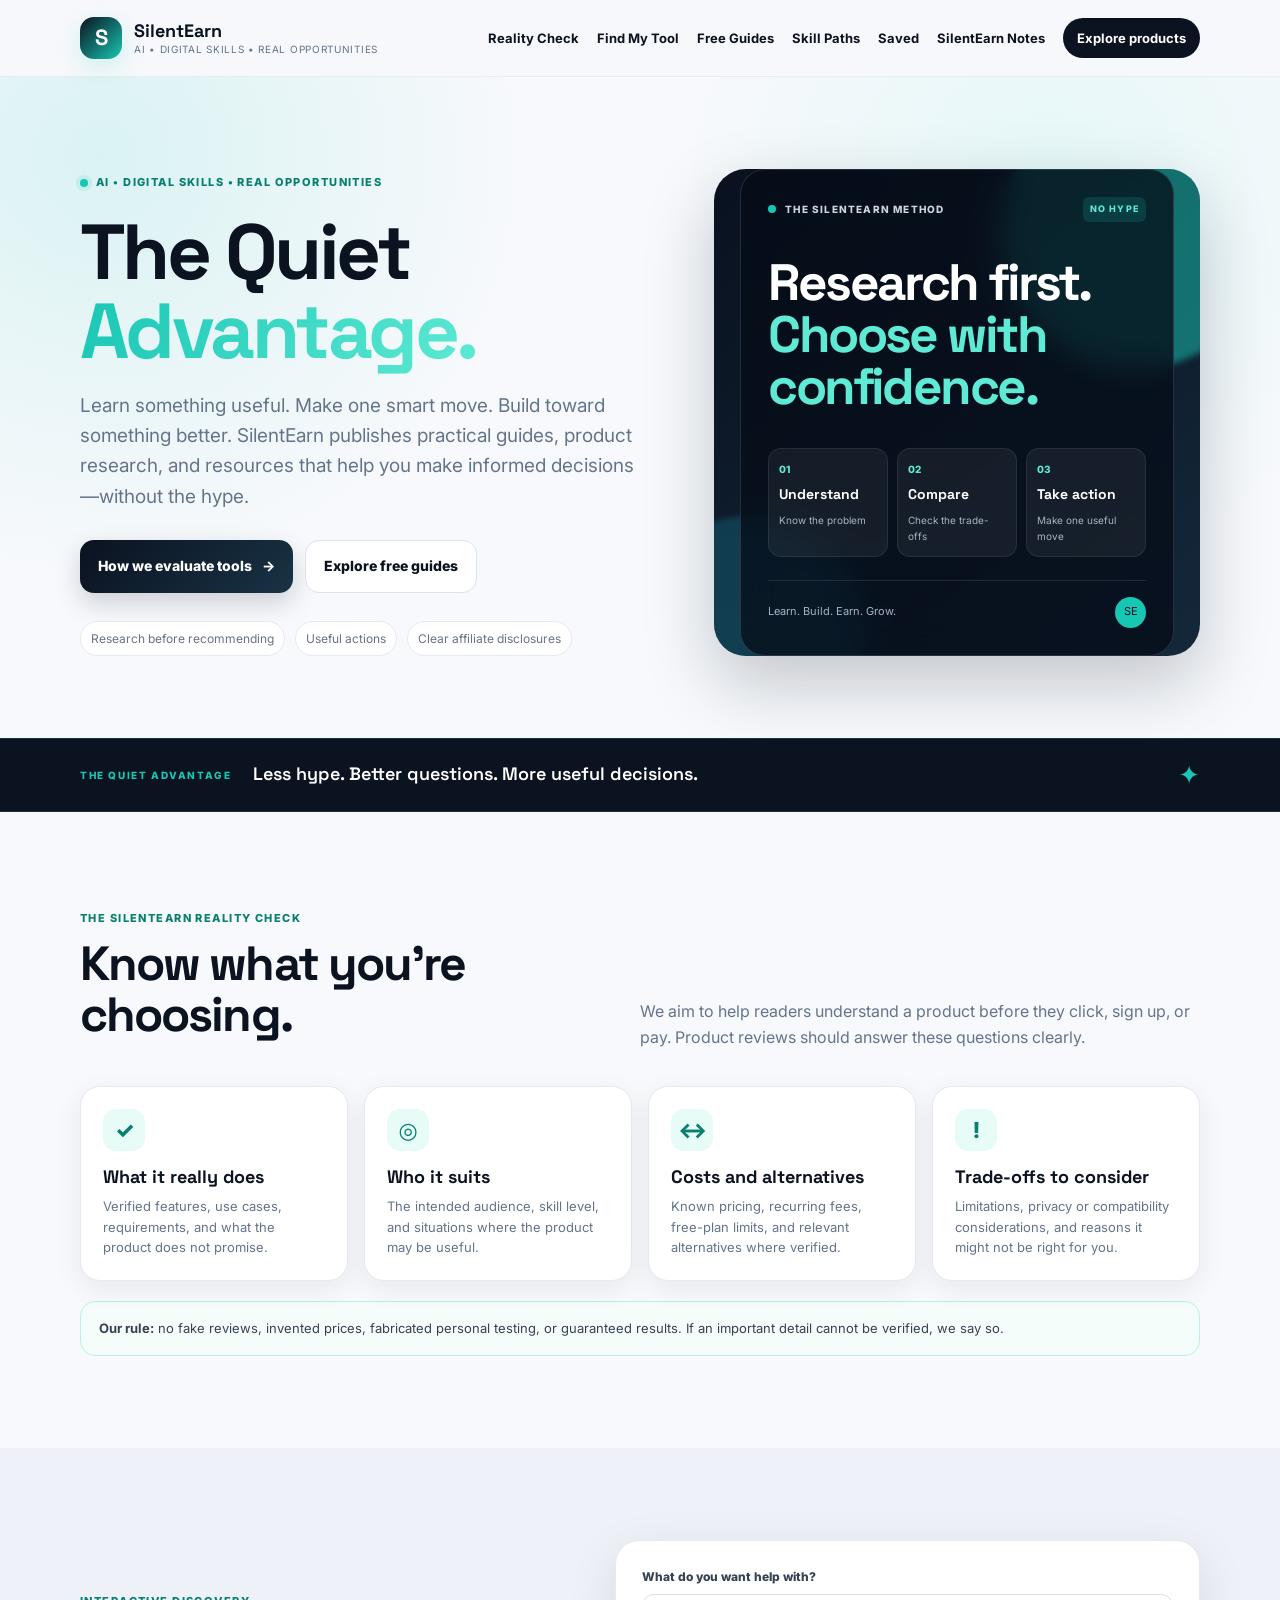
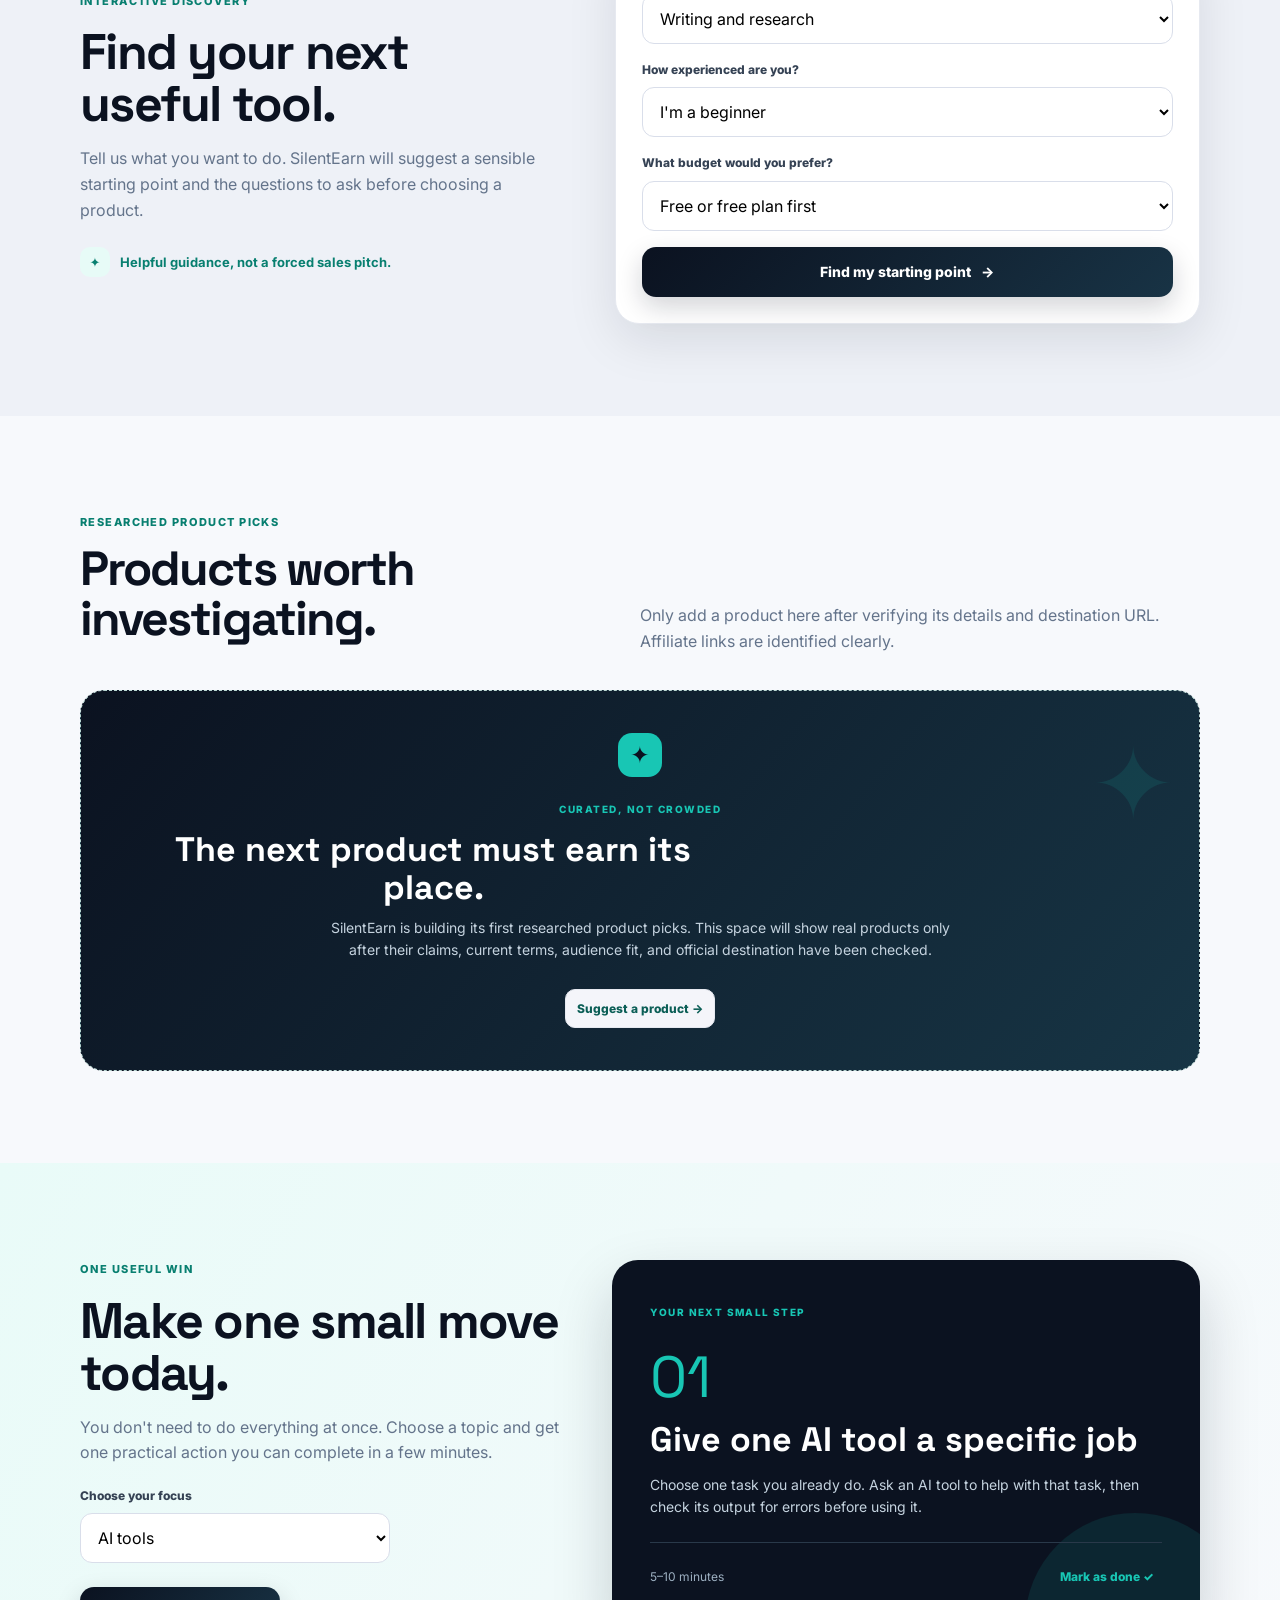
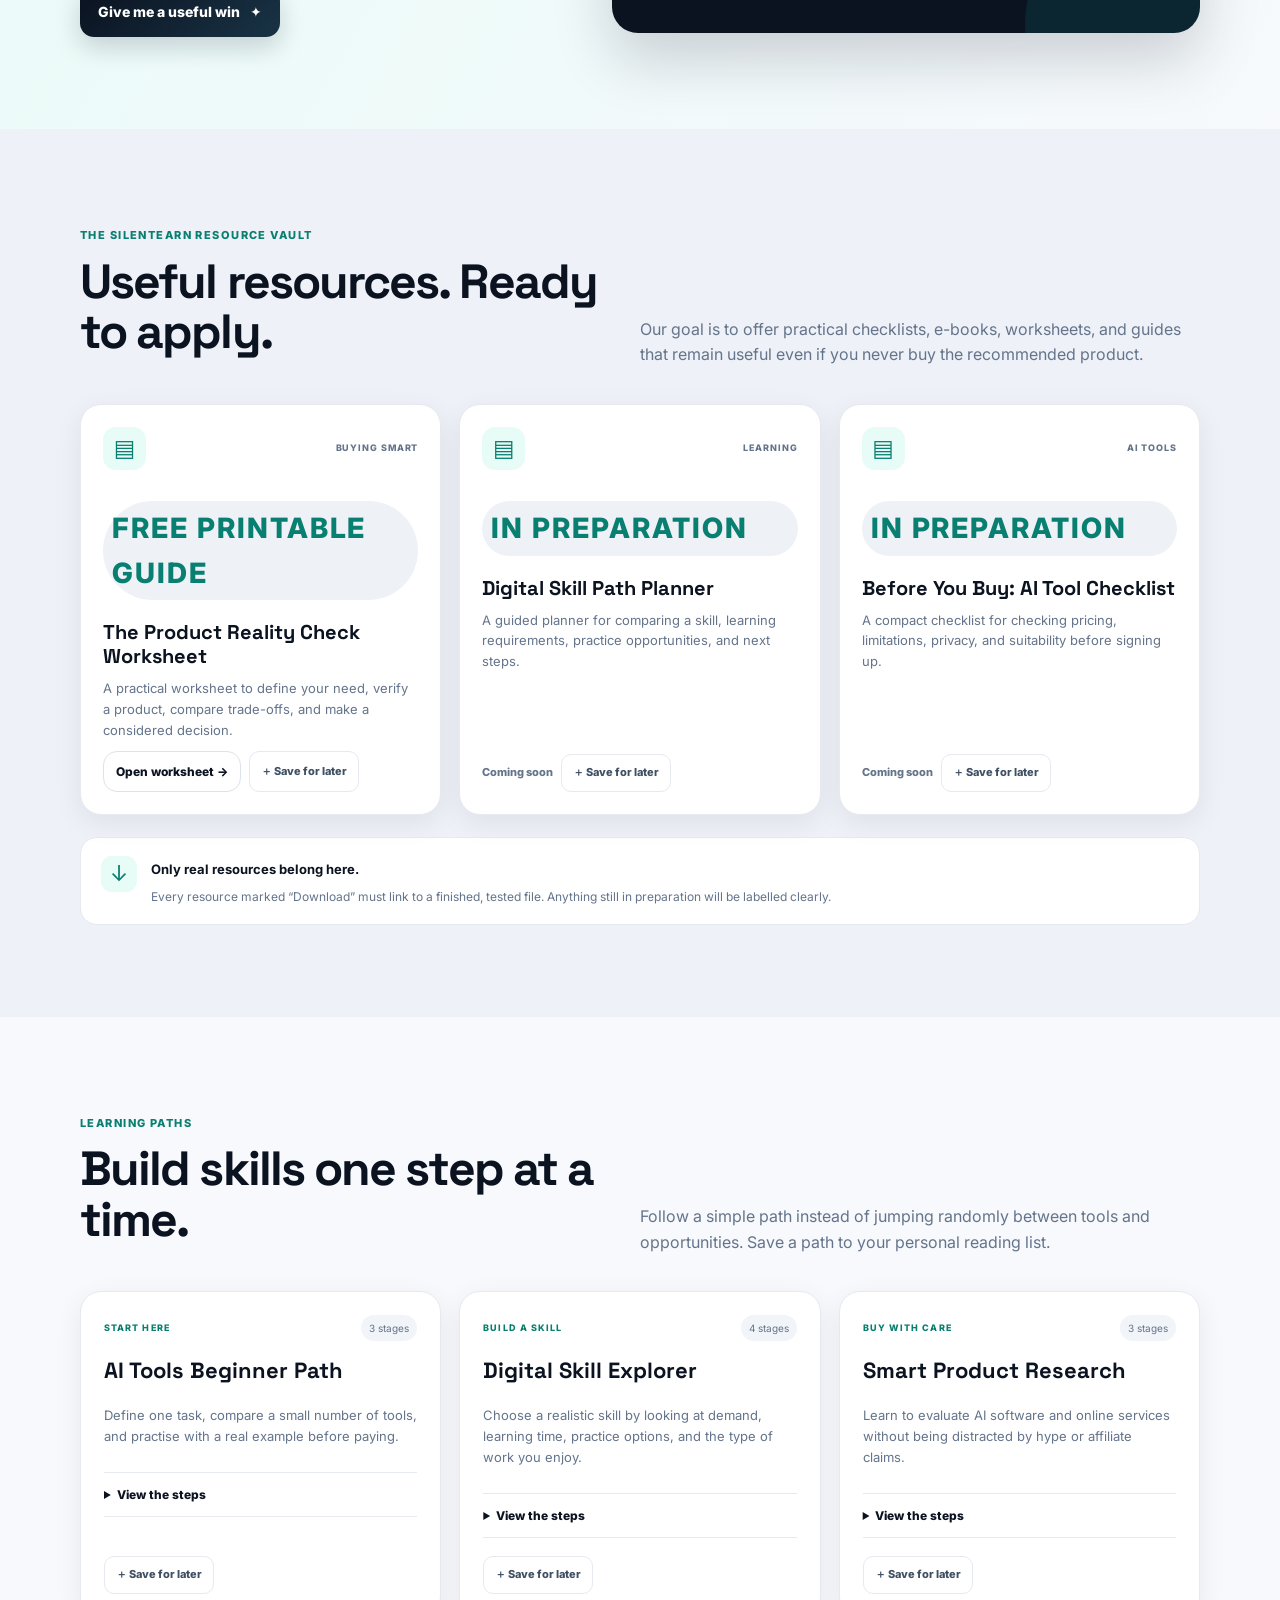
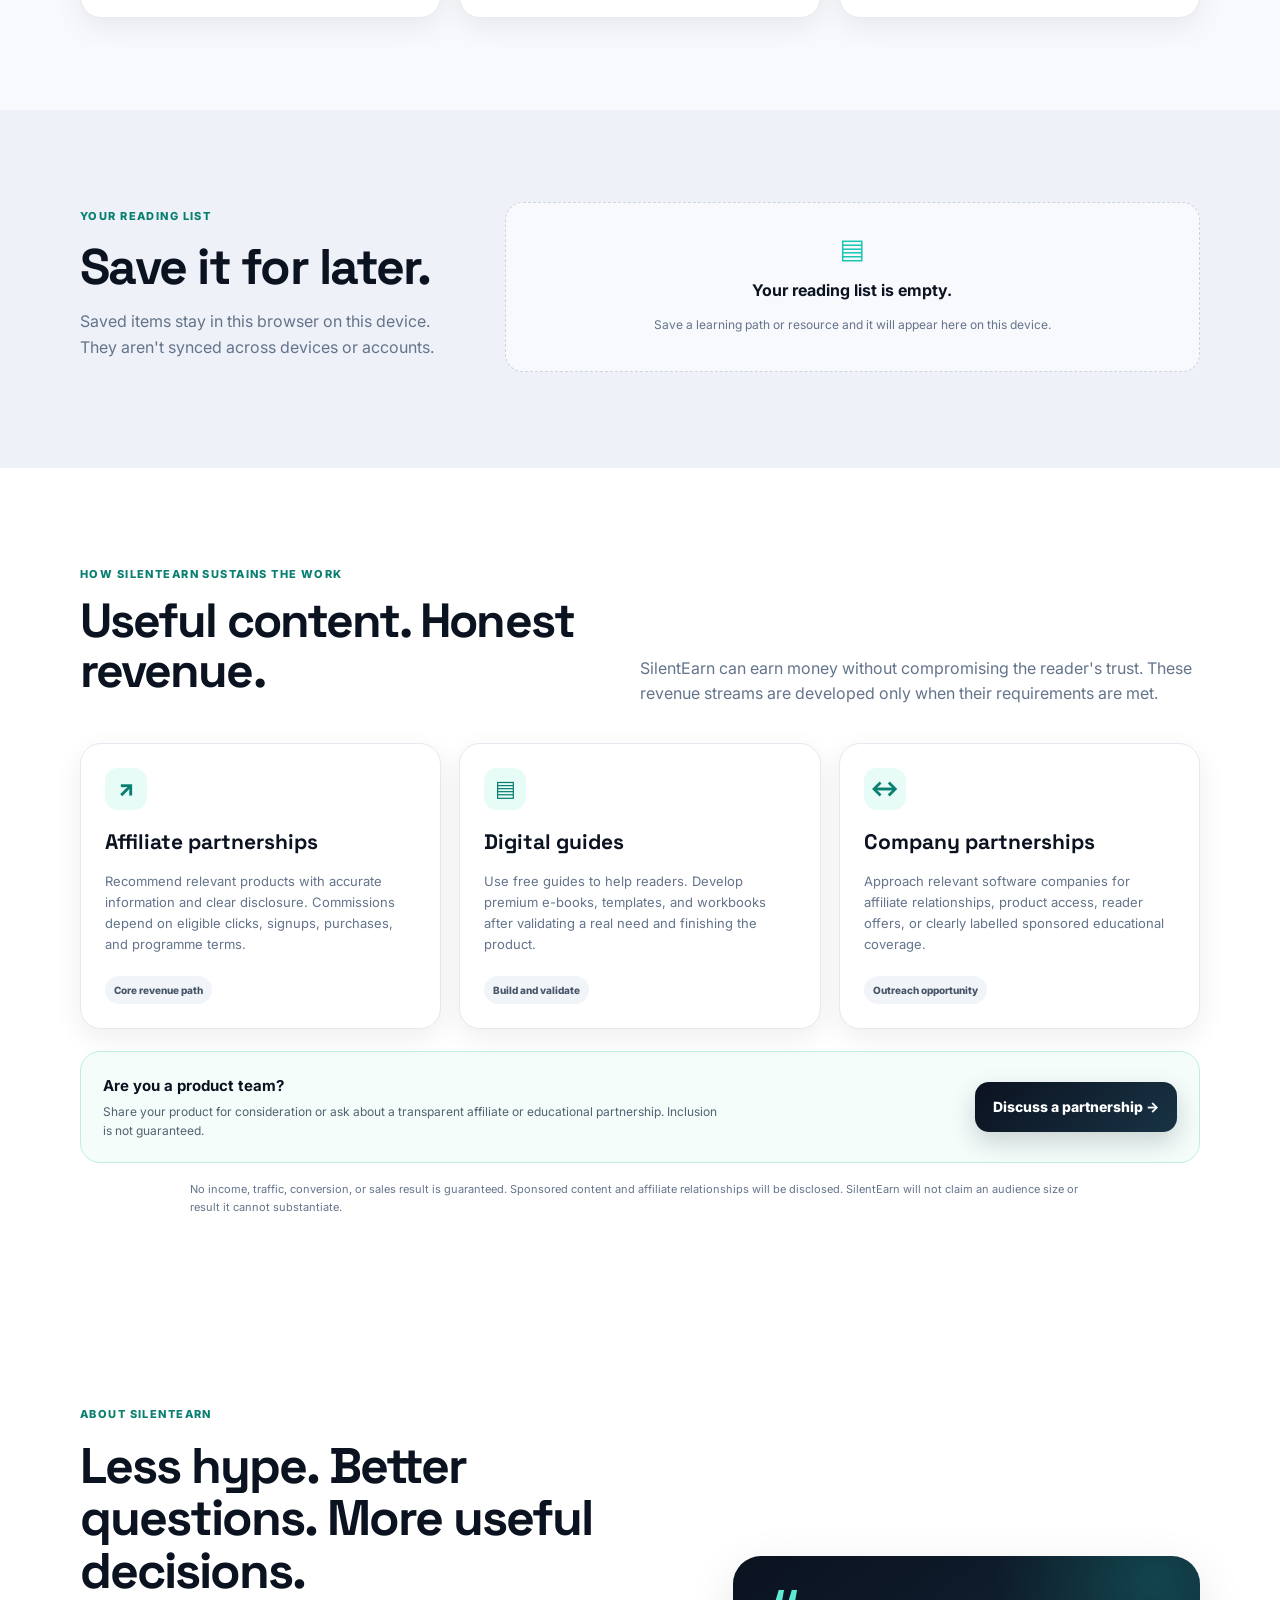
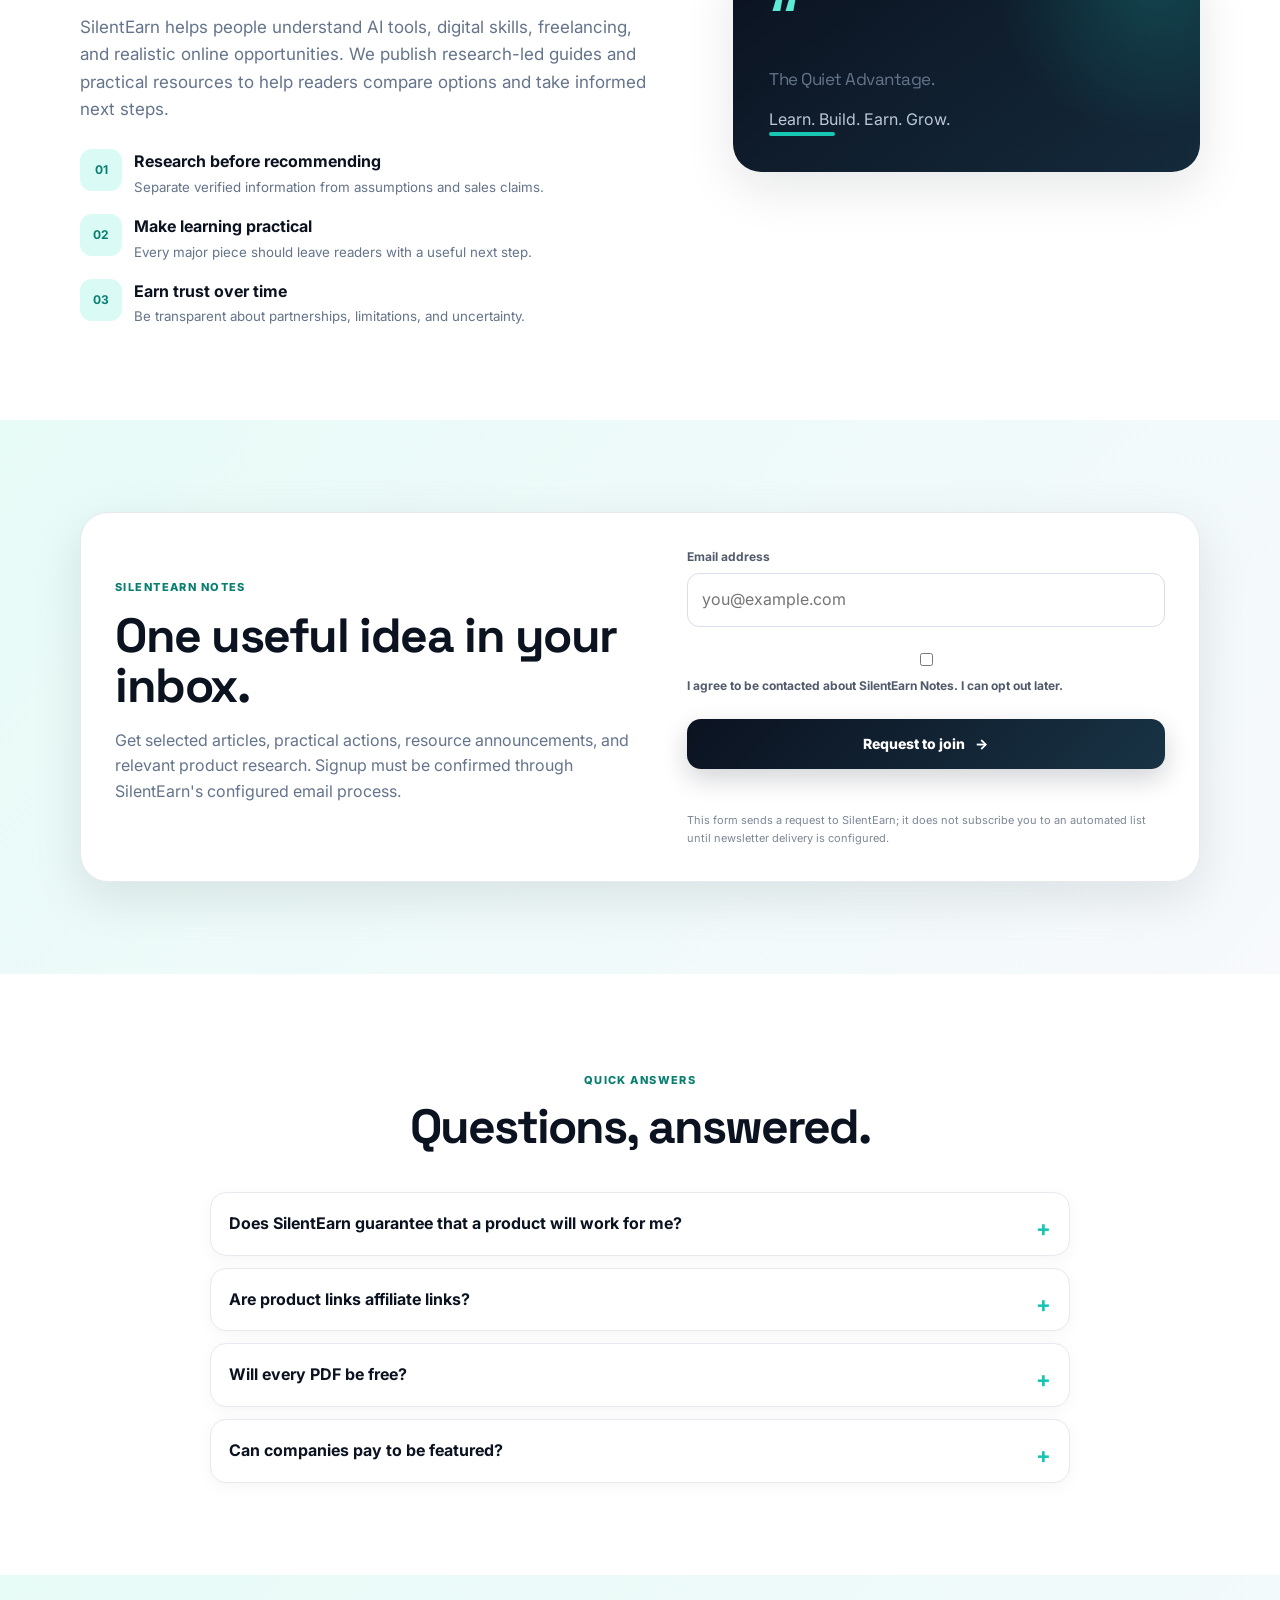
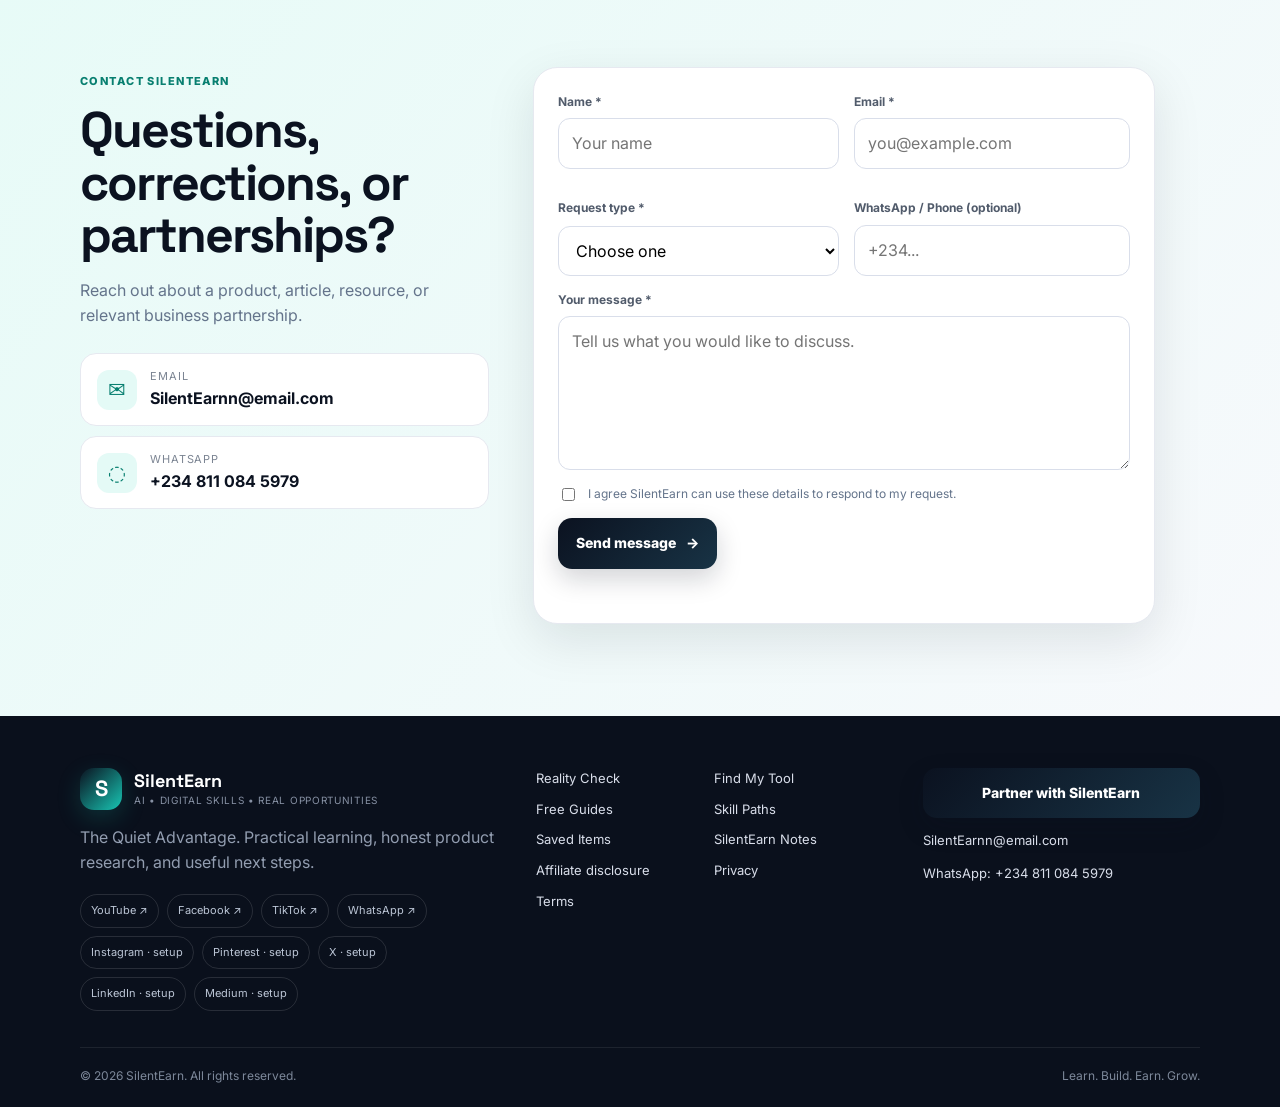
==== commit 0b11a5cc: "Clarify confirmed and pending SilentEarn social profiles" ====
--- a/index.html
+++ b/index.html
@@ -157,7 +157,7 @@
   </div></section>
 </main>
 <footer class="site-footer"><div class="container footer-grid">
-  <div><a class="brand footer-brand" href="#top"><span class="brand-mark">S</span><span class="brand-copy"><strong>SilentEarn</strong><small>AI • Digital Skills • Real Opportunities</small></span></a><p>The Quiet Advantage. Practical learning, honest product research, and useful next steps.</p><div class="social-row"><a class="social-pill" href="https://youtube.com/@silentearnnn" target="_blank" rel="noopener">YouTube ↗</a><a class="social-pill" href="https://www.facebook.com/SilentEarn" target="_blank" rel="noopener">Facebook ↗</a><a class="social-pill" href="https://www.tiktok.com/@silentearnn" target="_blank" rel="noopener">TikTok ↗</a><a class="social-pill" href="https://www.instagram.com/" target="_blank" rel="noopener">Instagram</a><a class="social-pill" href="https://www.pinterest.com/" target="_blank" rel="noopener">Pinterest</a><a class="social-pill" href="https://x.com/" target="_blank" rel="noopener">X</a><a class="social-pill" href="https://www.linkedin.com/" target="_blank" rel="noopener">LinkedIn</a><a class="social-pill" href="https://wa.me/2348110845979" target="_blank" rel="noopener">WhatsApp</a></div></div>
+  <div><a class="brand footer-brand" href="#top"><span class="brand-mark">S</span><span class="brand-copy"><strong>SilentEarn</strong><small>AI • Digital Skills • Real Opportunities</small></span></a><p>The Quiet Advantage. Practical learning, honest product research, and useful next steps.</p><div class="social-row"><a class="social-pill" href="https://youtube.com/@silentearnnn" target="_blank" rel="noopener">YouTube ↗</a><a class="social-pill" href="https://www.facebook.com/SilentEarn" target="_blank" rel="noopener">Facebook ↗</a><a class="social-pill" href="https://www.tiktok.com/@silentearnn" target="_blank" rel="noopener">TikTok ↗</a><a class="social-pill" href="https://wa.me/2348110845979" target="_blank" rel="noopener">WhatsApp ↗</a><span class="social-pill pending-social">Instagram · setup</span><span class="social-pill pending-social">Pinterest · setup</span><span class="social-pill pending-social">X · setup</span><span class="social-pill pending-social">LinkedIn · setup</span><span class="social-pill pending-social">Medium · setup</span></div></div>
   <div class="footer-links"><a href="#reality-check">Reality Check</a><a href="#find-tool">Find My Tool</a><a href="#vault">Free Guides</a><a href="#paths">Skill Paths</a><a href="#saved">Saved Items</a><a href="#notes">SilentEarn Notes</a><a href="affiliate-disclosure.html">Affiliate disclosure</a><a href="privacy.html">Privacy</a><a href="terms.html">Terms</a></div>
   <div class="footer-cta"><a class="btn btn-primary" href="#partners">Partner with SilentEarn</a><a href="mailto:SilentEarnn@email.com">SilentEarnn@email.com</a><a href="https://wa.me/2348110845979" target="_blank" rel="noopener">WhatsApp: +234 811 084 5979</a></div>
 </div><div class="container footer-bottom"><span>© <span id="year"></span> SilentEarn. All rights reserved.</span><span>Learn. Build. Earn. Grow.</span></div></footer>
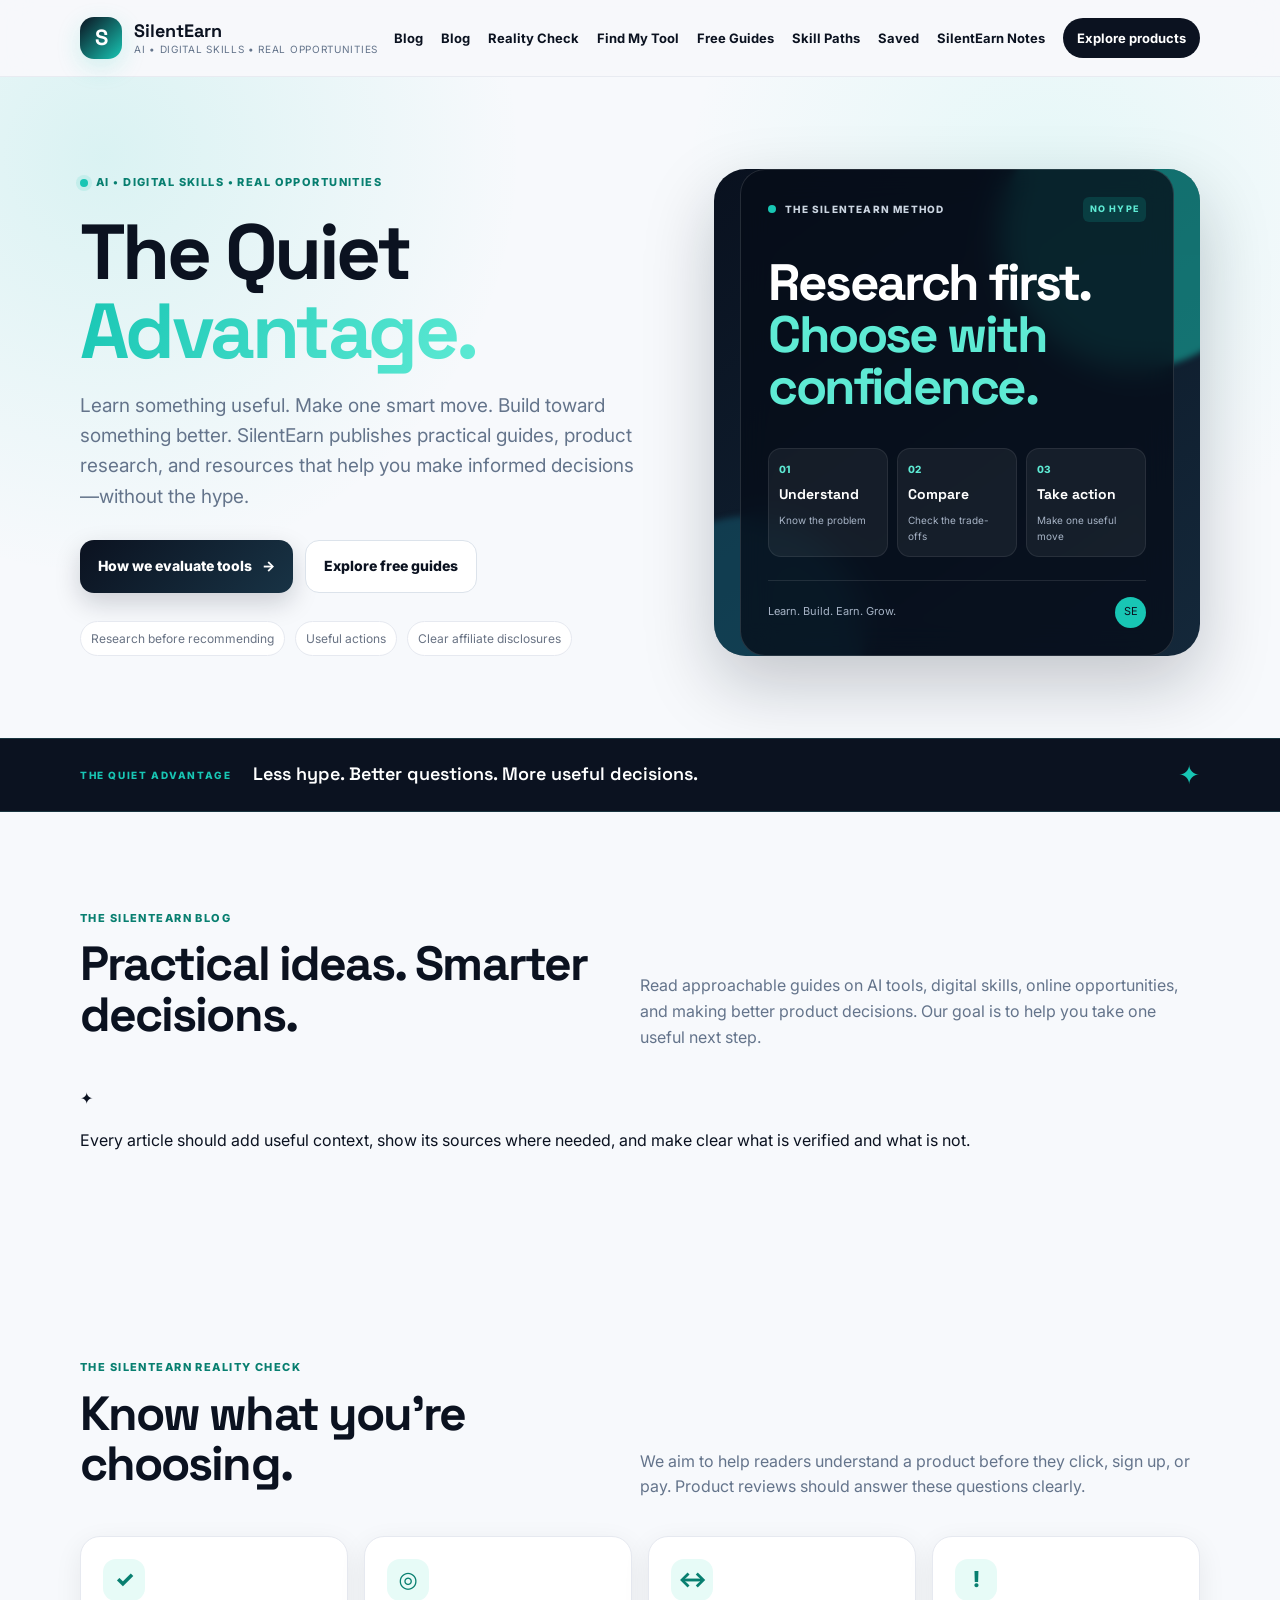
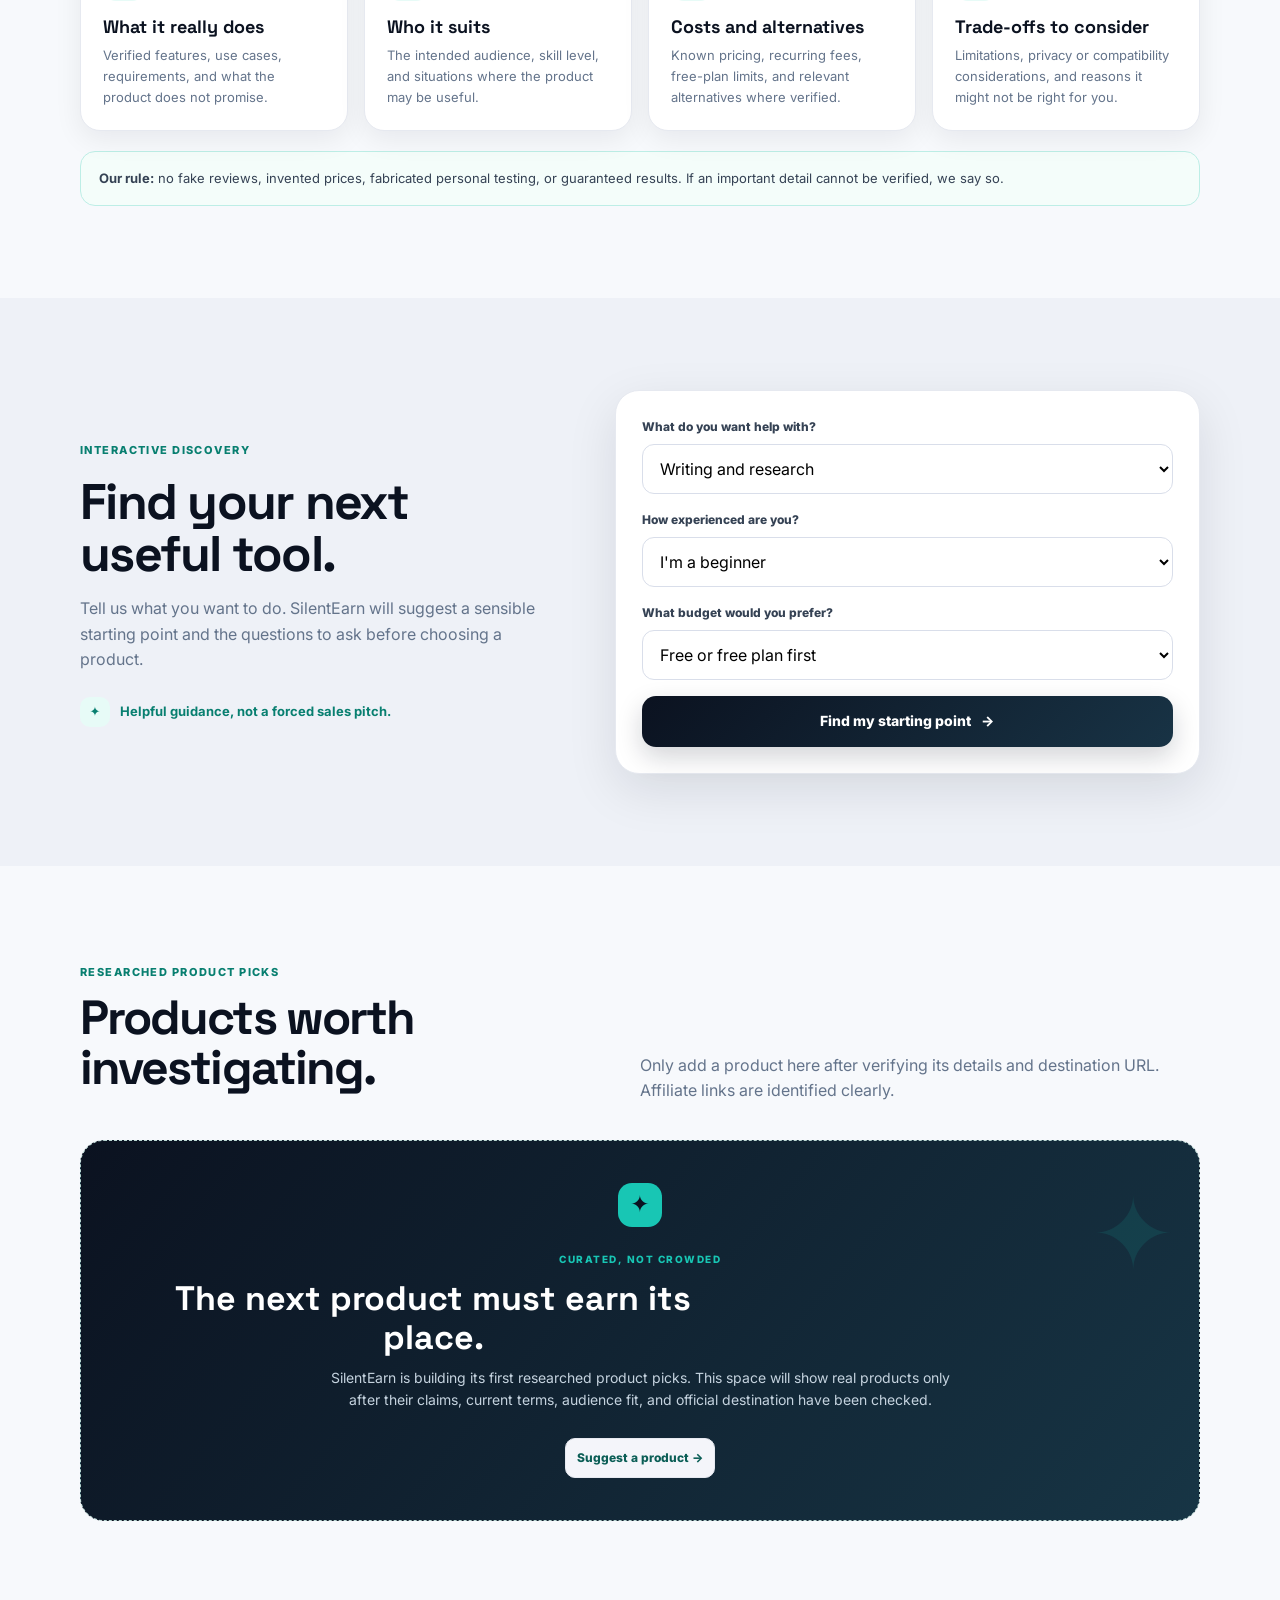
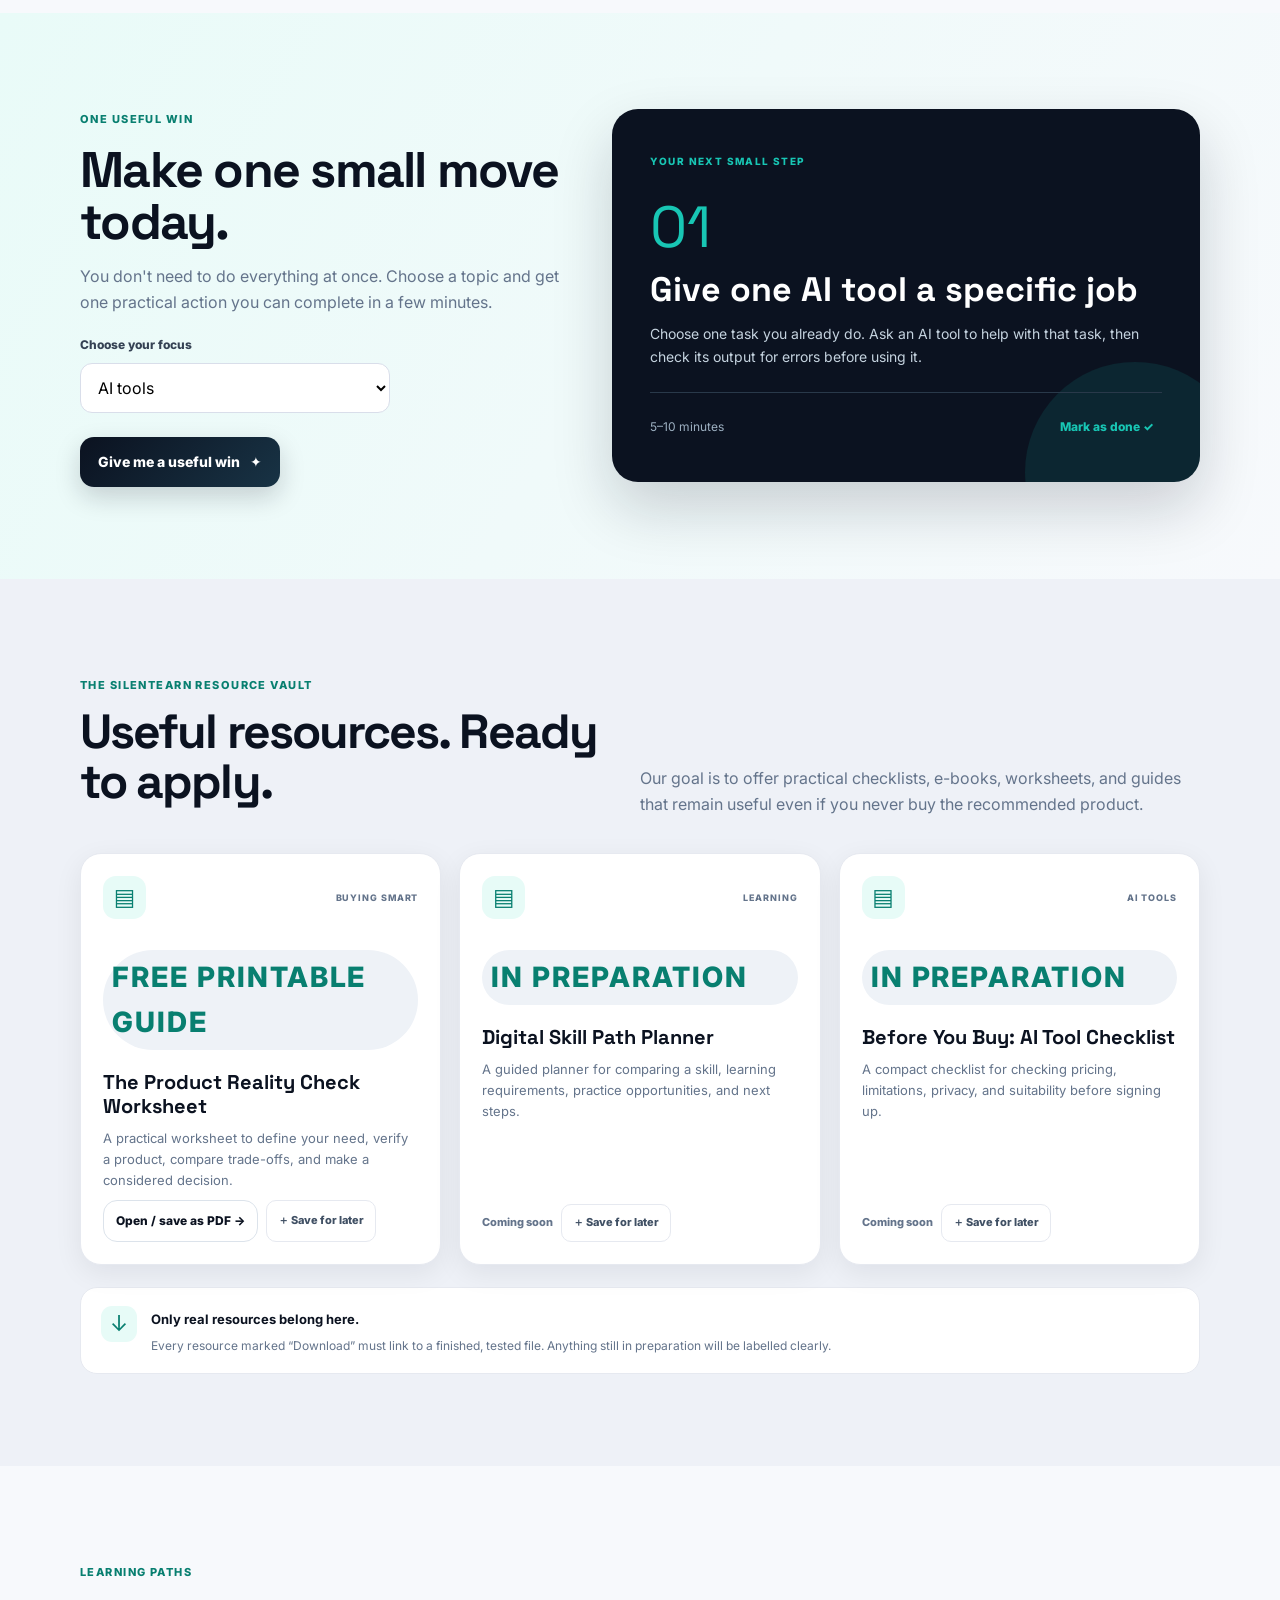
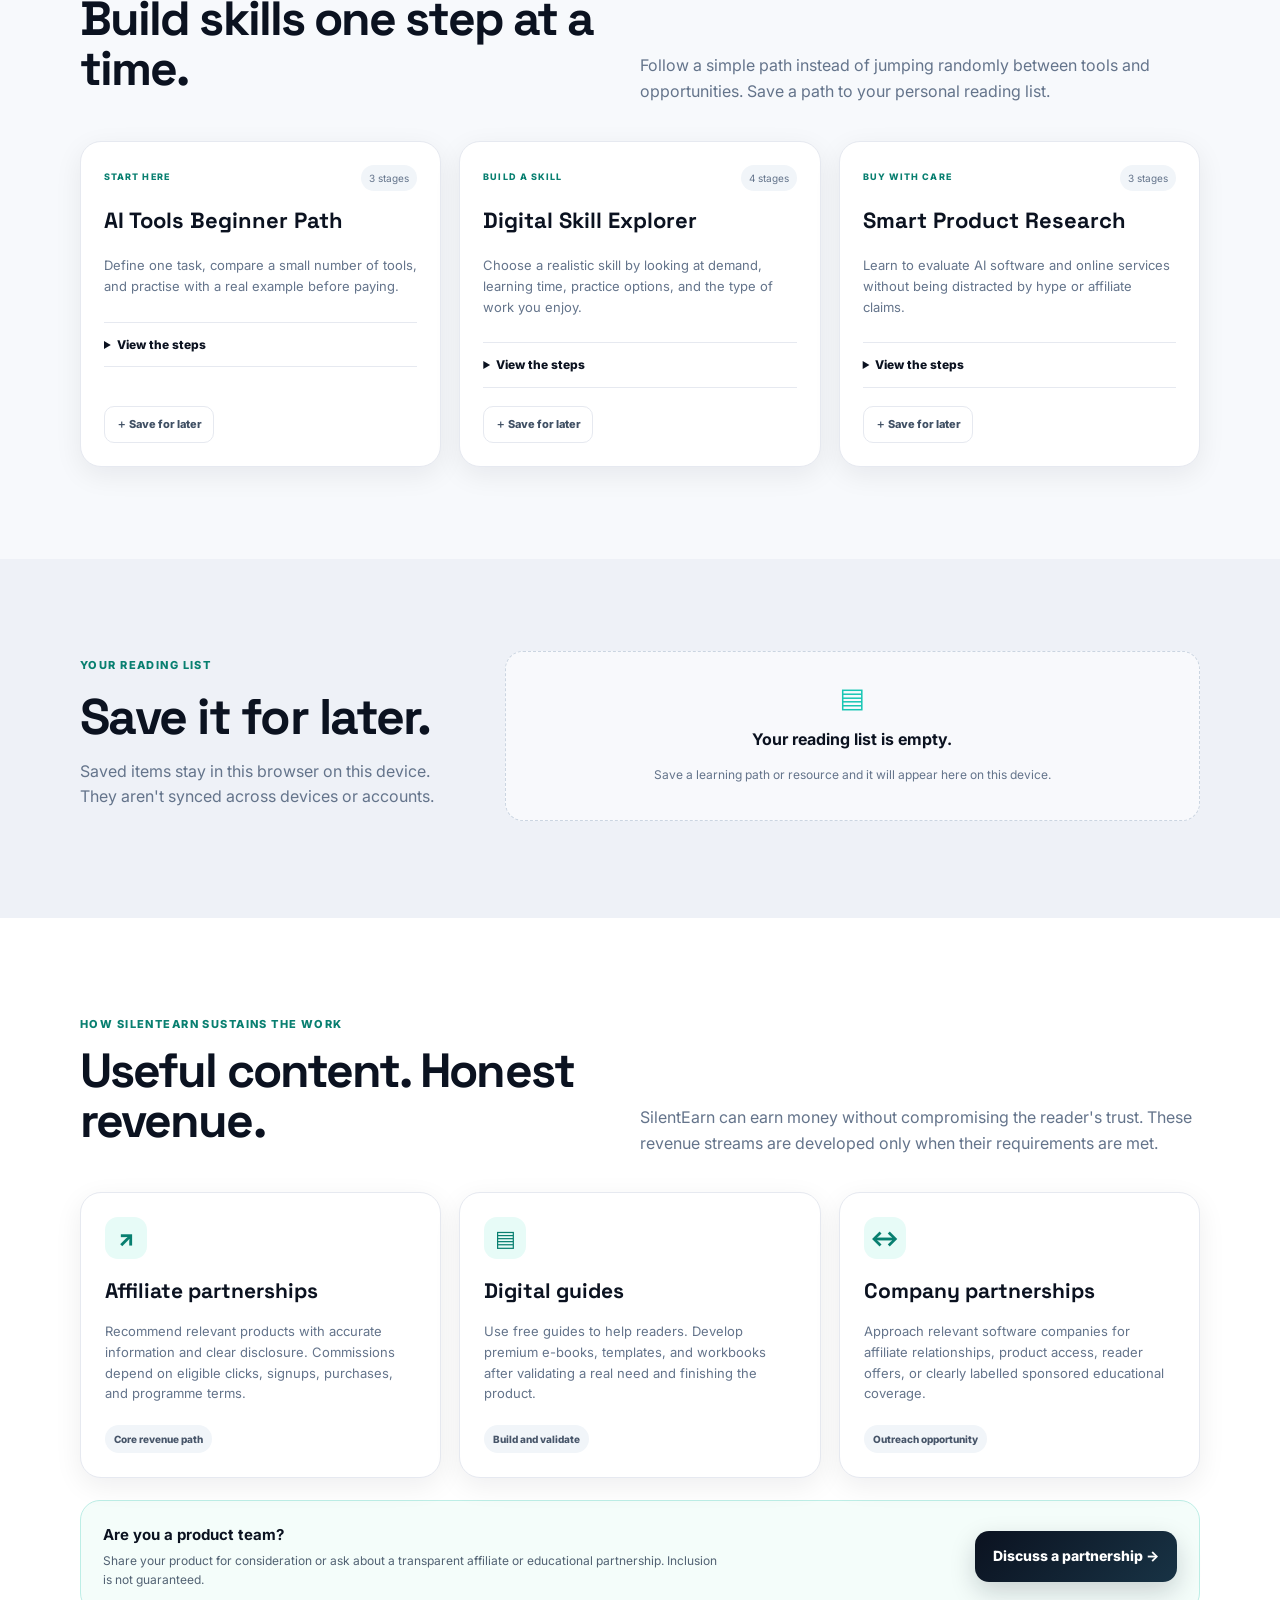
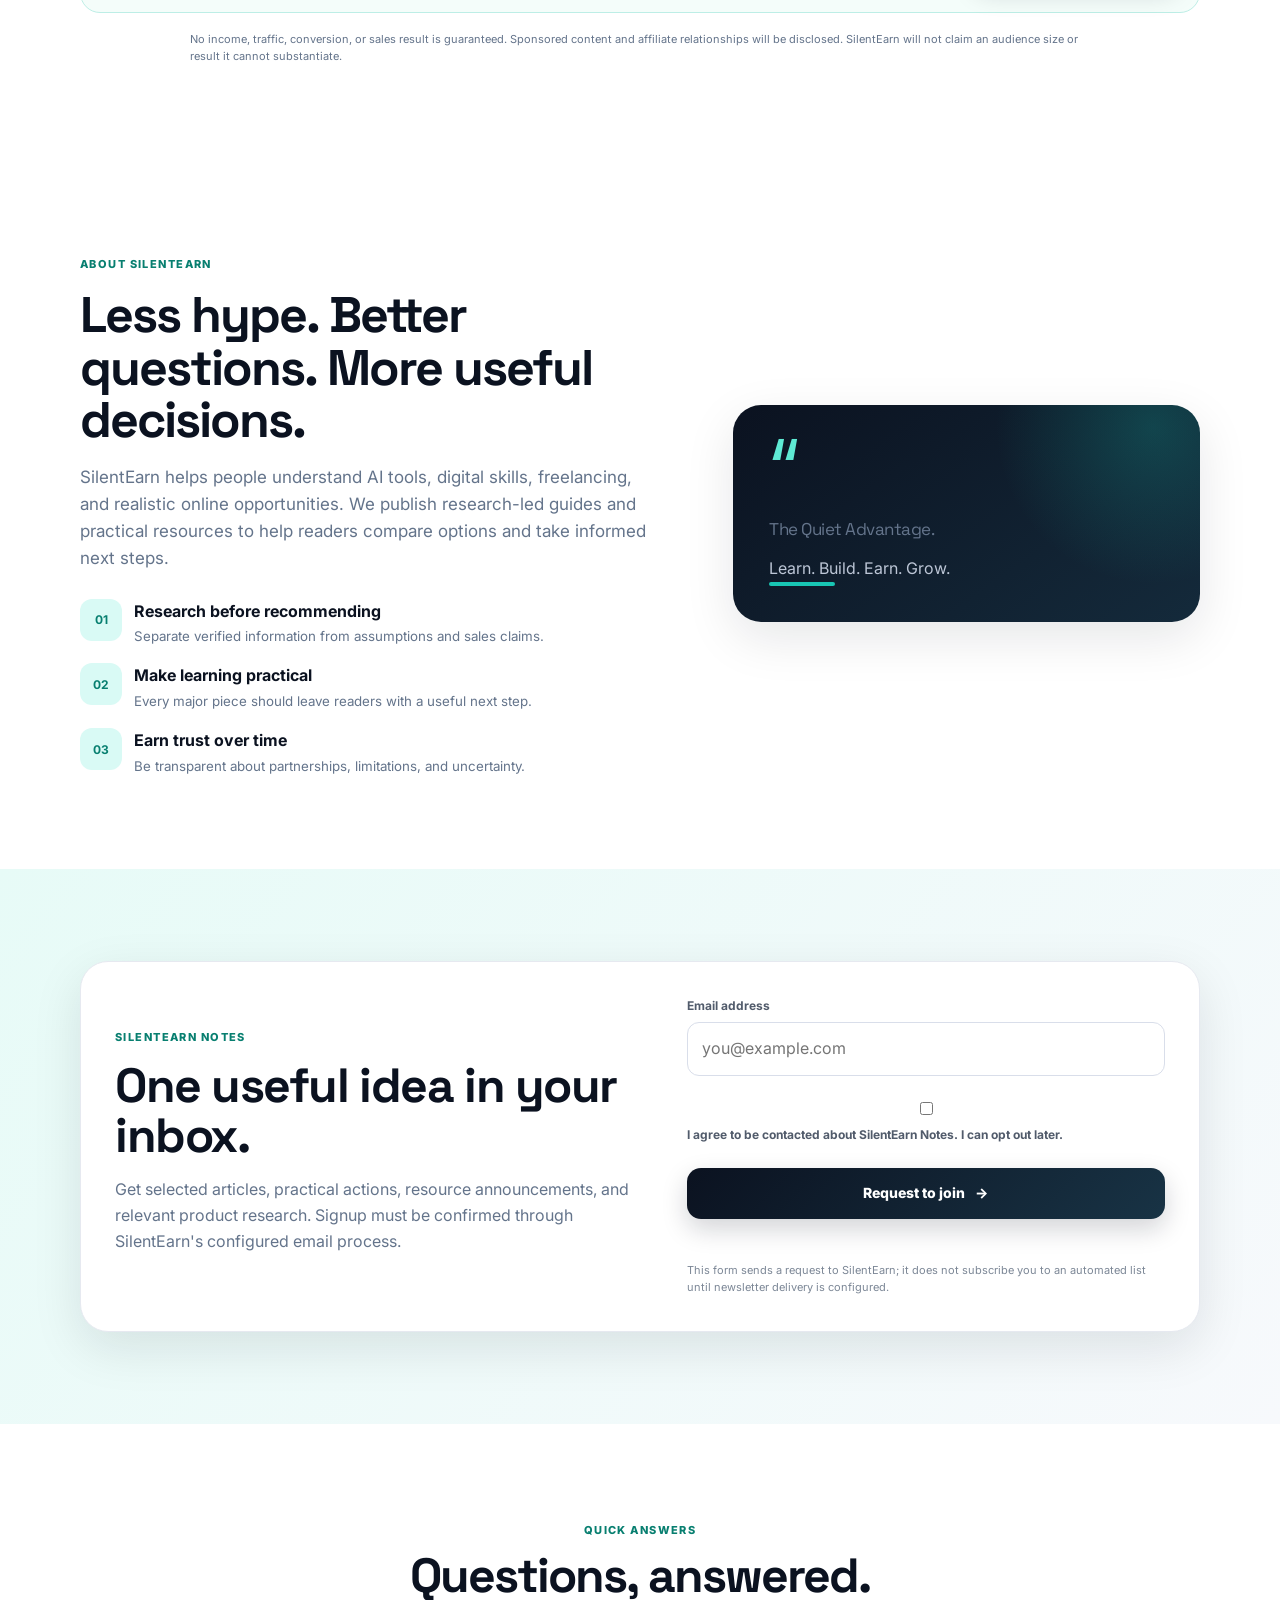
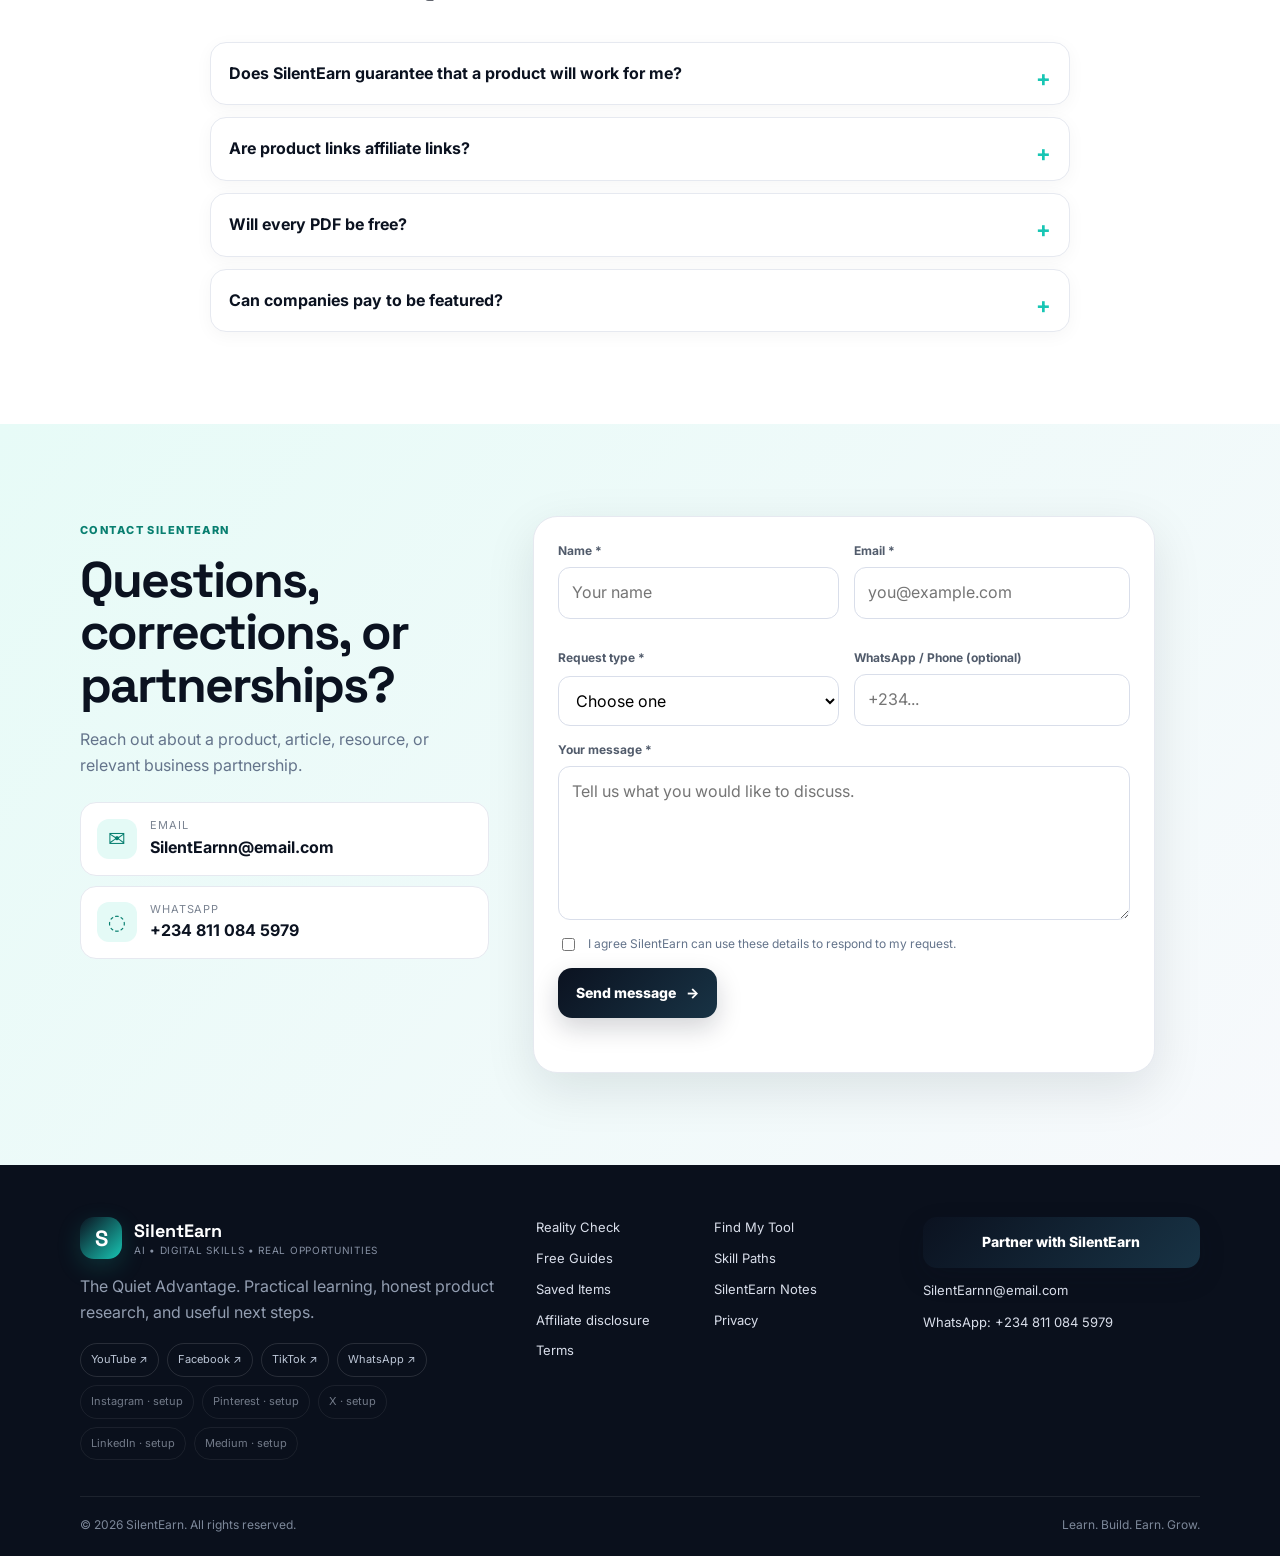
==== commit 620ea57f: "Add blog homepage section and navigation" ====
--- a/index.html
+++ b/index.html
@@ -23,7 +23,7 @@
     <a class="brand" href="#top" aria-label="SilentEarn home"><span class="brand-mark">S</span><span class="brand-copy"><strong>SilentEarn</strong><small>AI • Digital Skills • Real Opportunities</small></span></a>
     <button class="menu-toggle" aria-label="Toggle menu" aria-expanded="false" aria-controls="site-nav">☰</button>
     <nav class="site-nav" id="site-nav" aria-label="Main navigation">
-      <a href="#reality-check">Reality Check</a><a href="#find-tool">Find My Tool</a><a href="#vault">Free Guides</a><a href="#paths">Skill Paths</a><a href="#saved">Saved</a><a href="#notes">SilentEarn Notes</a><a class="nav-cta" href="#products">Explore products</a>
+      <a href="#articles">Blog</a><a href="#articles">Blog</a><a href="#reality-check">Reality Check</a><a href="#find-tool">Find My Tool</a><a href="#vault">Free Guides</a><a href="#paths">Skill Paths</a><a href="#saved">Saved</a><a href="#notes">SilentEarn Notes</a><a class="nav-cta" href="#products">Explore products</a>
     </nav>
   </div>
 </header>
@@ -53,6 +53,14 @@
     </div>
   </section>
   <section class="signature-strip"><div class="container signature-inner"><span class="signature-label">THE QUIET ADVANTAGE</span><p>Less hype. Better questions. More useful decisions.</p><span class="signature-mark">✦</span></div></section>
+
+  <section class="section" id="articles">
+    <div class="container">
+      <div class="section-heading"><div><span class="eyebrow">THE SILENTEARN BLOG</span><h2>Practical ideas. Smarter decisions.</h2></div><p>Read approachable guides on AI tools, digital skills, online opportunities, and making better product decisions. Our goal is to help you take one useful next step.</p></div>
+      <div id="article-grid" class="article-grid"></div>
+      <div class="blog-bottom-note"><span>✦</span><p>Every article should add useful context, show its sources where needed, and make clear what is verified and what is not.</p></div>
+    </div>
+  </section>
 
   <section class="section" id="reality-check">
     <div class="container">
--- a/styles.css
+++ b/styles.css
@@ -442,3 +442,7 @@
   .saved-actions{align-items:flex-start;flex-direction:row}
   .win-footer{align-items:flex-start;flex-direction:column}
 }
+
+.pending-social{opacity:.58;cursor:default;pointer-events:none}
+.resource-card-actions .save-button{white-space:nowrap}
+@media(prefers-reduced-motion:reduce){html{scroll-behavior:auto}*,*::before,*::after{animation-duration:.01ms!important;animation-iteration-count:1!important;transition-duration:.01ms!important}}
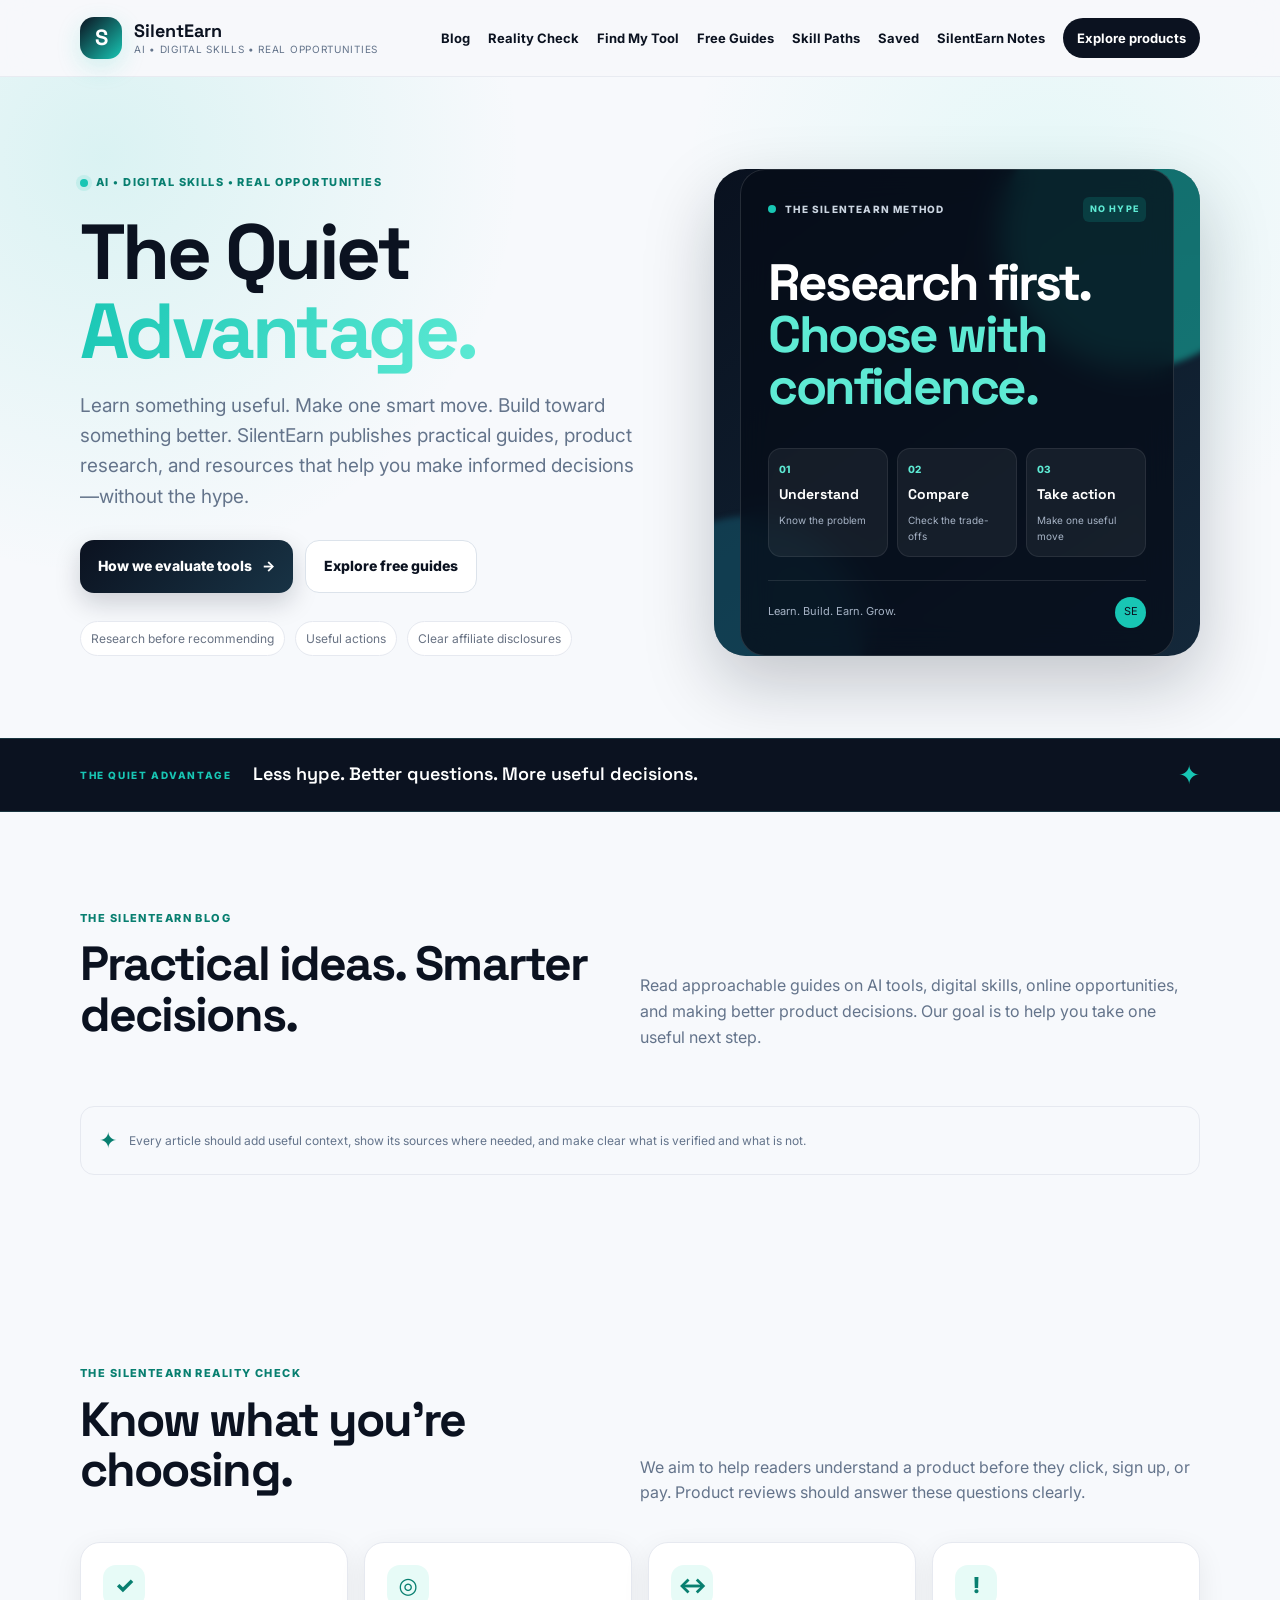
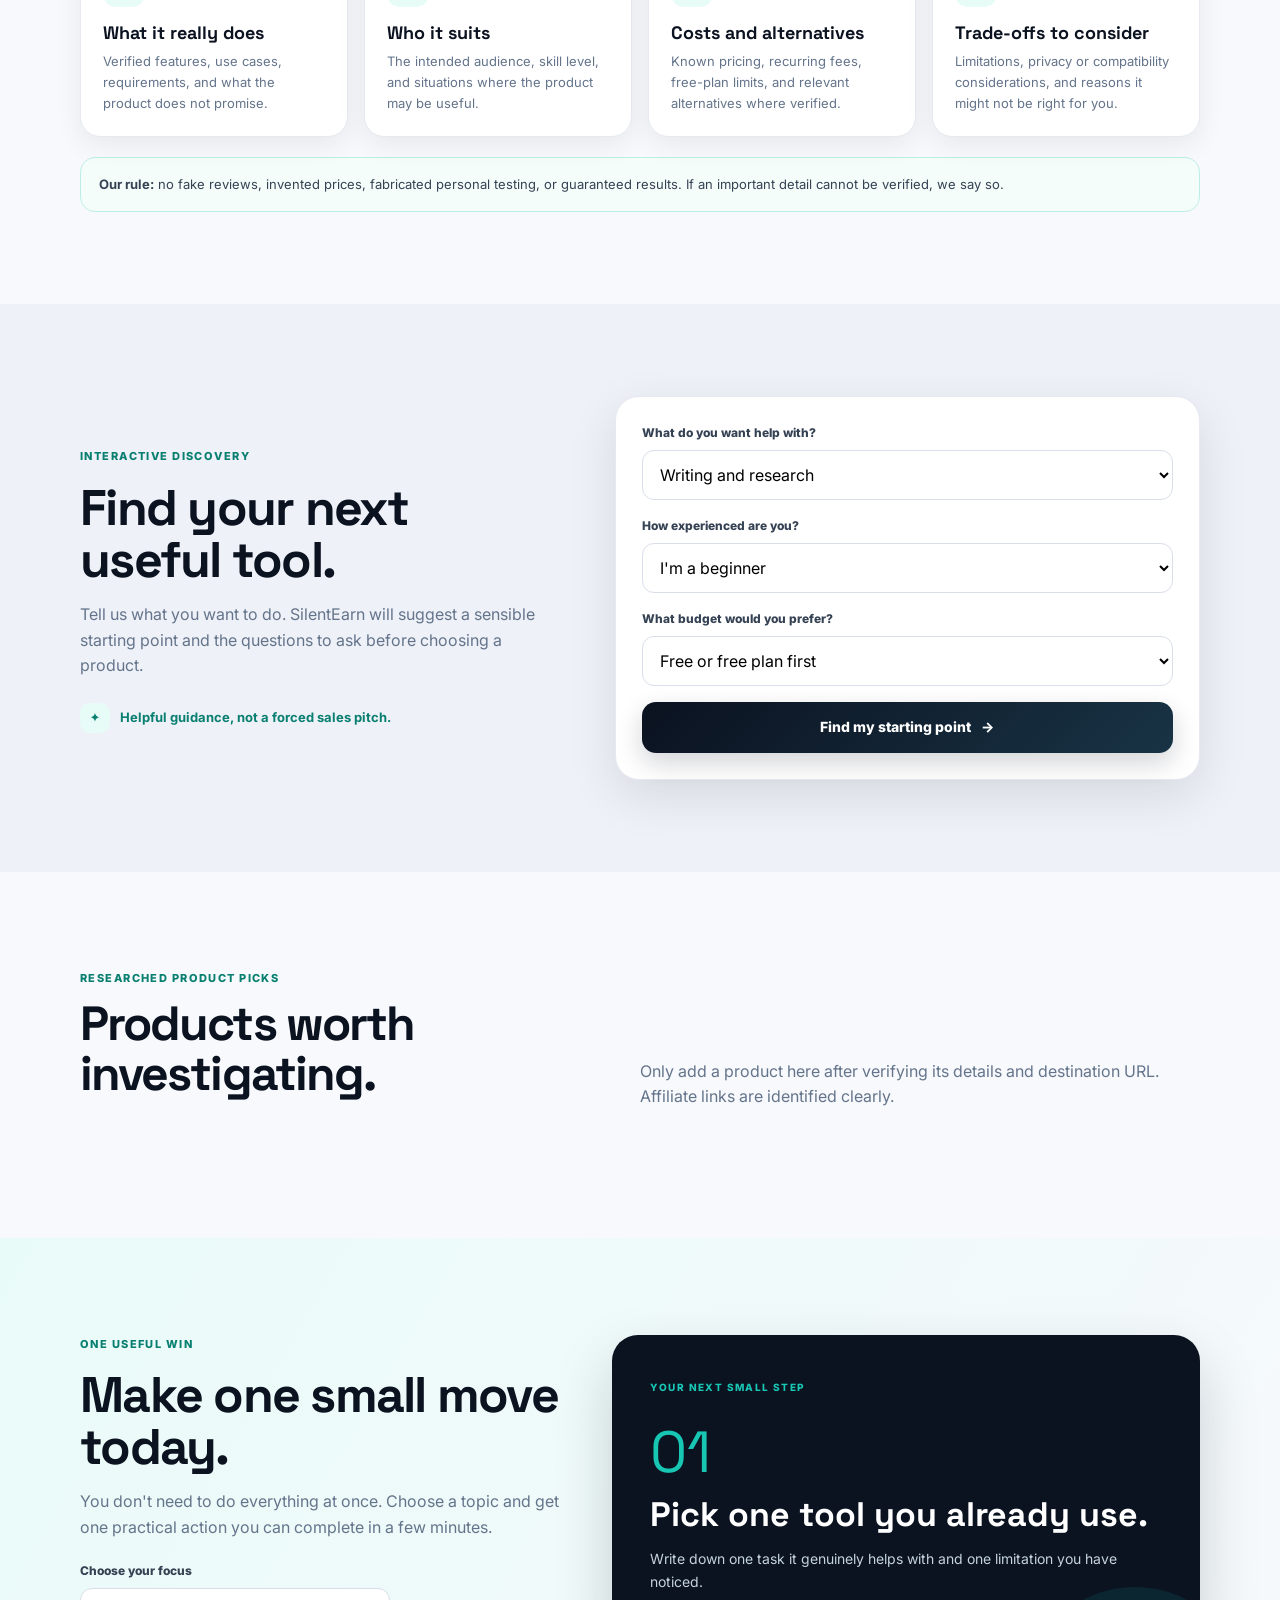
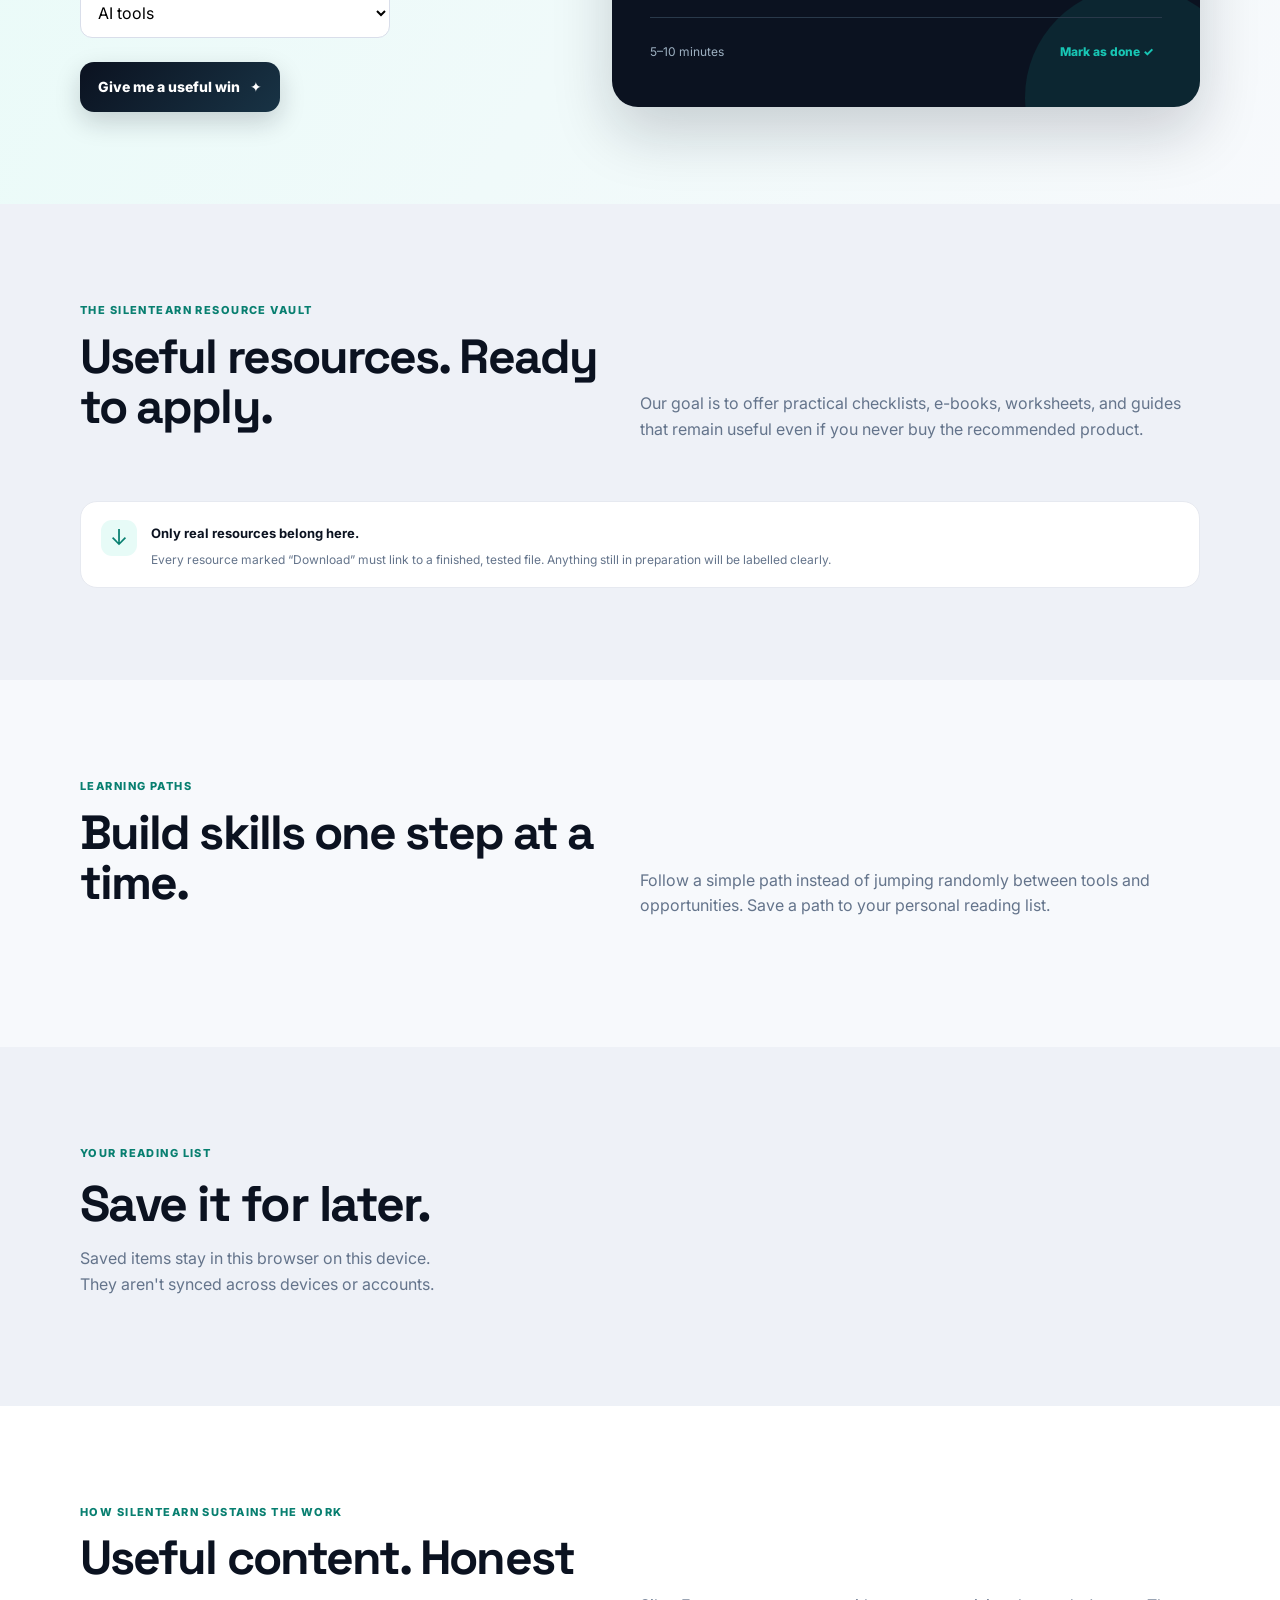
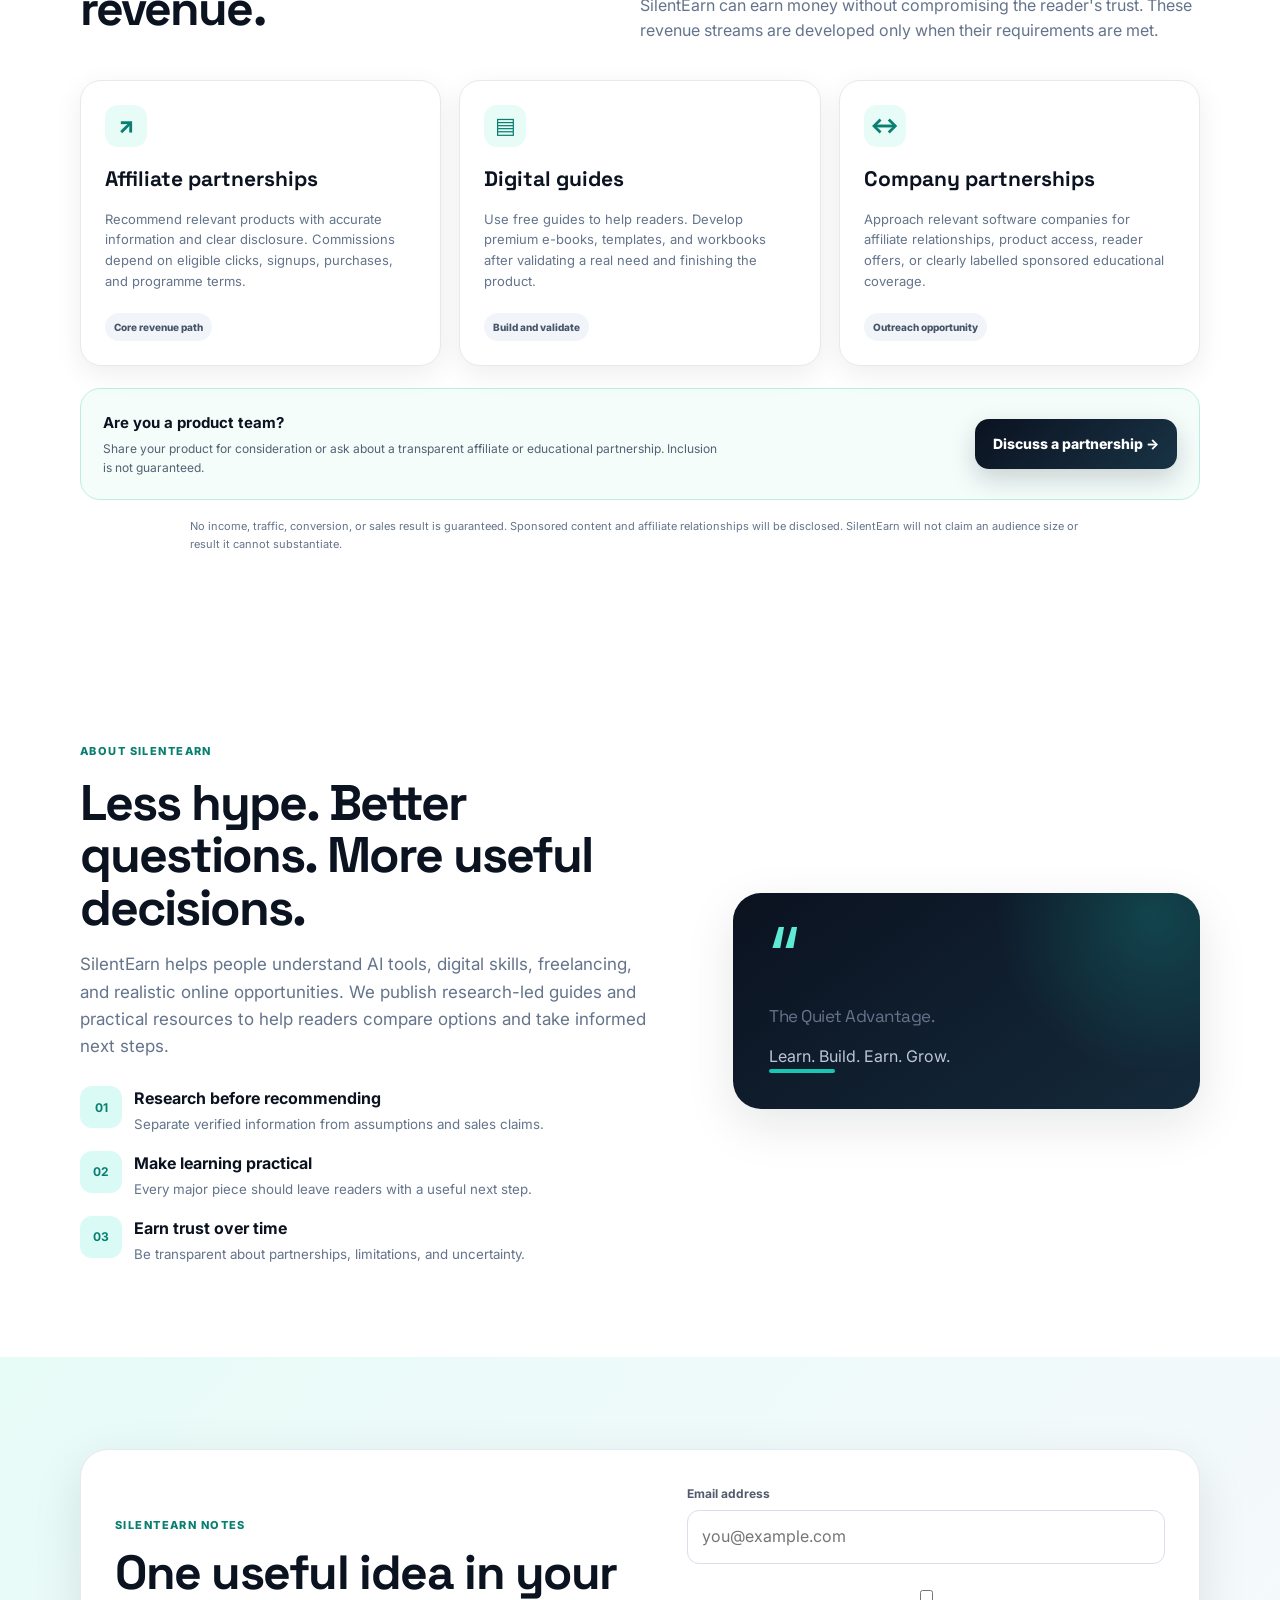
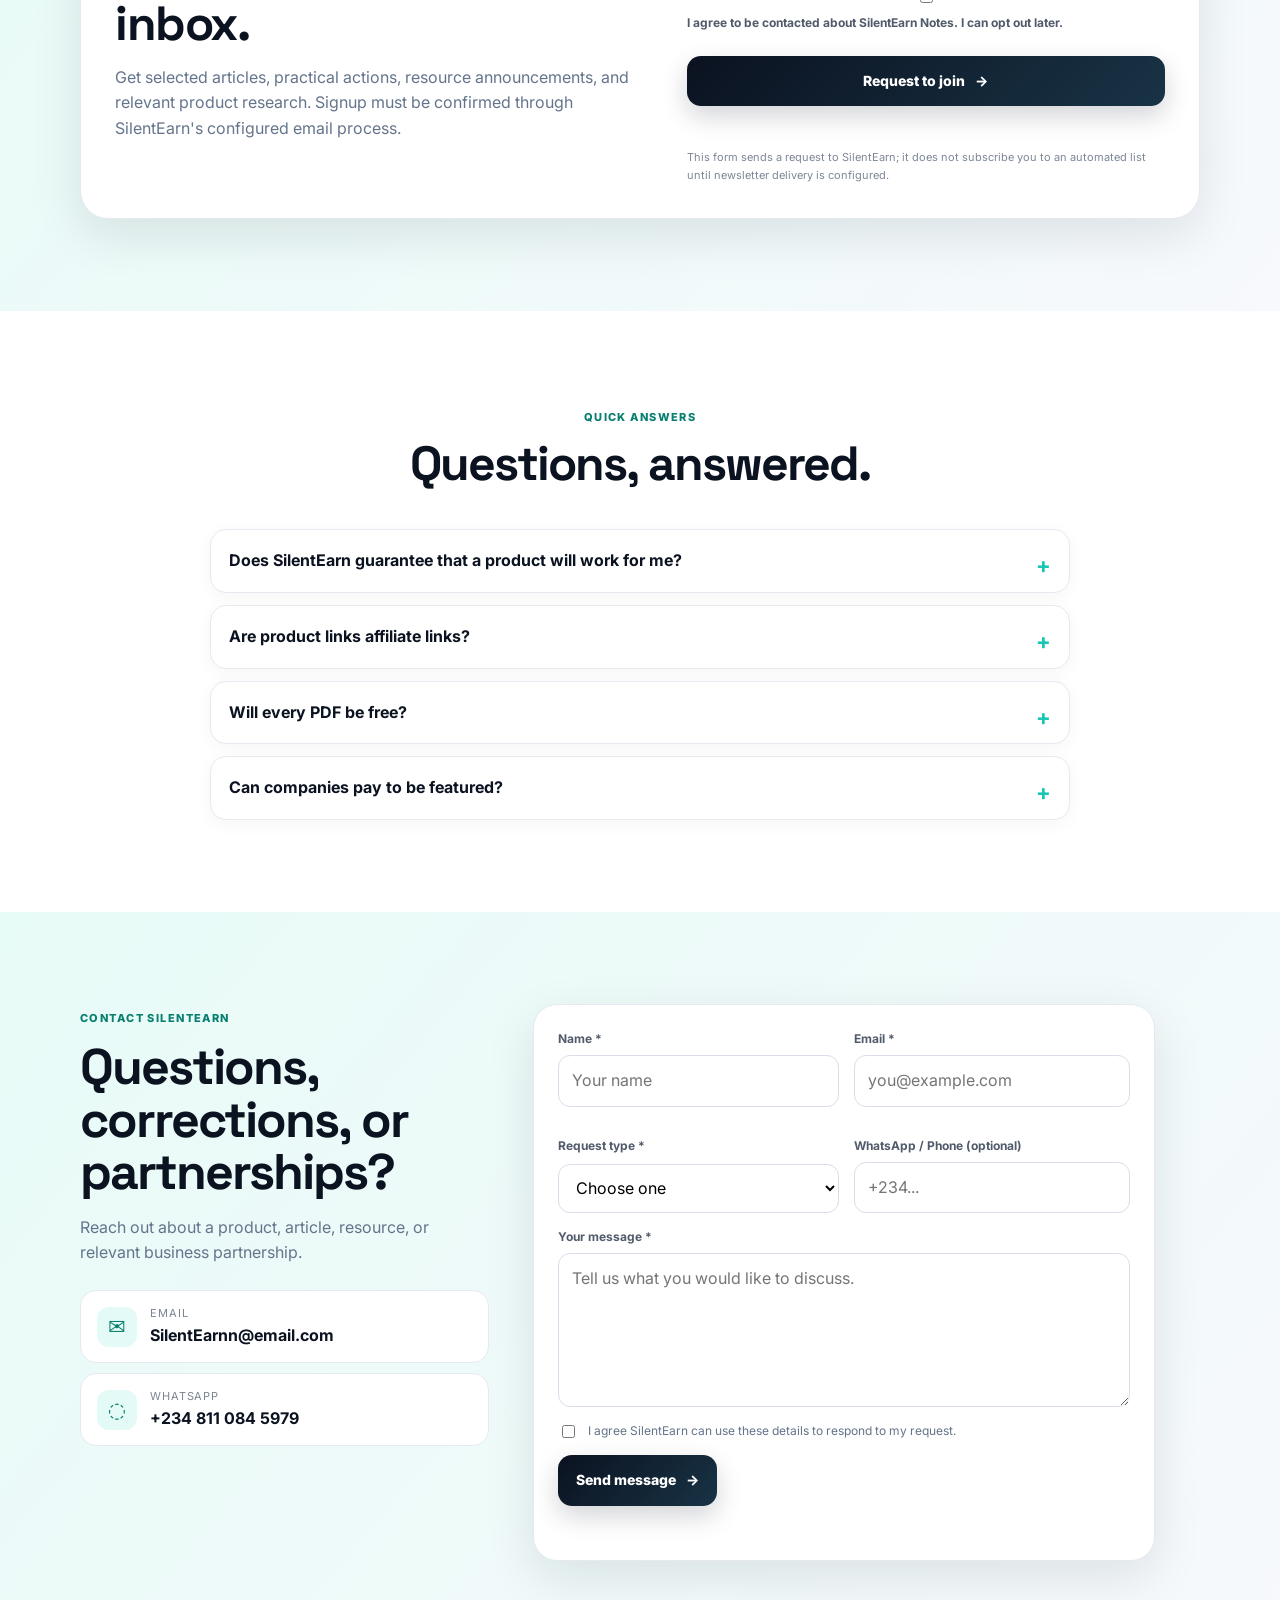
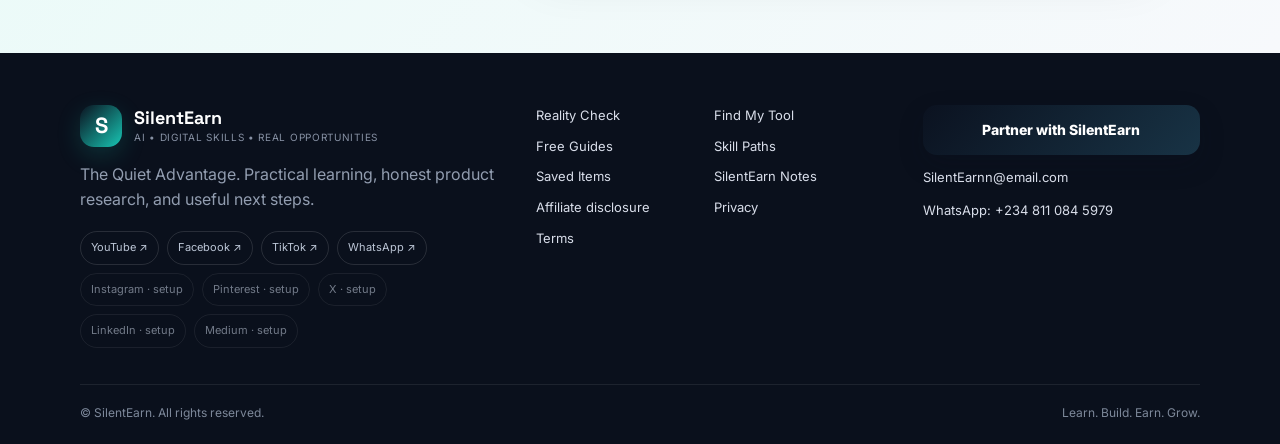
==== commit 6649e2f0: "Remove duplicate blog navigation link" ====
--- a/index.html
+++ b/index.html
@@ -23,7 +23,7 @@
     <a class="brand" href="#top" aria-label="SilentEarn home"><span class="brand-mark">S</span><span class="brand-copy"><strong>SilentEarn</strong><small>AI • Digital Skills • Real Opportunities</small></span></a>
     <button class="menu-toggle" aria-label="Toggle menu" aria-expanded="false" aria-controls="site-nav">☰</button>
     <nav class="site-nav" id="site-nav" aria-label="Main navigation">
-      <a href="#articles">Blog</a><a href="#articles">Blog</a><a href="#reality-check">Reality Check</a><a href="#find-tool">Find My Tool</a><a href="#vault">Free Guides</a><a href="#paths">Skill Paths</a><a href="#saved">Saved</a><a href="#notes">SilentEarn Notes</a><a class="nav-cta" href="#products">Explore products</a>
+      <a href="#articles">Blog</a><a href="#reality-check">Reality Check</a><a href="#find-tool">Find My Tool</a><a href="#vault">Free Guides</a><a href="#paths">Skill Paths</a><a href="#saved">Saved</a><a href="#notes">SilentEarn Notes</a><a class="nav-cta" href="#products">Explore products</a>
     </nav>
   </div>
 </header>
--- a/styles.css
+++ b/styles.css
@@ -446,3 +446,26 @@
 .pending-social{opacity:.58;cursor:default;pointer-events:none}
 .resource-card-actions .save-button{white-space:nowrap}
 @media(prefers-reduced-motion:reduce){html{scroll-behavior:auto}*,*::before,*::after{animation-duration:.01ms!important;animation-iteration-count:1!important;transition-duration:.01ms!important}}
+
+/* Published blog library */
+.article-grid{display:grid;grid-template-columns:repeat(2,minmax(0,1fr));gap:20px}
+.article-card{display:flex;flex-direction:column;overflow:hidden;background:#fff;border:1px solid var(--line);border-radius:23px;box-shadow:var(--shadow-soft)}
+.article-art{min-height:210px;padding:22px;display:flex;flex-direction:column;justify-content:space-between;gap:12px;color:#fff;background:radial-gradient(circle at 82% 12%,rgba(24,198,180,.30),transparent 32%),linear-gradient(135deg,#0b1220,#173545)}
+.article-art-mark{font-family:"Space Grotesk",sans-serif;font-size:52px;font-weight:700;line-height:1;color:#18c6b4;letter-spacing:-.08em}
+.article-art small{font-size:9px;font-weight:800;letter-spacing:.15em;color:#18c6b4}
+.article-art strong{font-family:"Space Grotesk",sans-serif;font-size:clamp(22px,3vw,28px);line-height:1.15;max-width:420px}
+.article-body{display:flex;flex-direction:column;align-items:flex-start;flex:1;padding:23px}
+.article-status{display:inline-flex;align-items:center;padding:5px 9px;background:#e7fbf7;color:#087f70;border-radius:999px;font-size:10px;font-weight:800;text-transform:uppercase;letter-spacing:.07em}
+.article-body h3{font-family:"Space Grotesk",sans-serif;font-size:23px;line-height:1.17;margin:13px 0 9px}
+.article-body p{font-size:14px;color:var(--muted);margin:0 0 15px}
+.article-meta{display:flex;gap:14px;flex-wrap:wrap;color:#64748b;font-size:10px;margin:0 0 18px}
+.article-card-actions{display:flex;align-items:center;gap:9px;flex-wrap:wrap;margin-top:auto}
+.article-card-actions .btn{font-size:12px;padding:11px 13px}
+.article-empty{grid-column:1/-1;padding:32px;border:1px dashed #bdeee6;background:#f4fdfa;border-radius:20px}
+.article-empty>span{color:#087f70;font-size:30px}
+.article-empty h3{font-family:"Space Grotesk",sans-serif;font-size:23px;margin:9px 0}
+.article-empty p{color:var(--muted);font-size:13px}
+.blog-bottom-note{display:flex;align-items:center;gap:12px;margin-top:20px;padding:16px 18px;border-radius:14px;background:#f7f9fc;border:1px solid var(--line)}
+.blog-bottom-note>span{color:#087f70;font-size:22px}
+.blog-bottom-note p{font-size:12px;color:#64748b;margin:0}
+@media(max-width:780px){.article-grid{grid-template-columns:1fr}.article-art{min-height:180px}.article-body{padding:19px}}
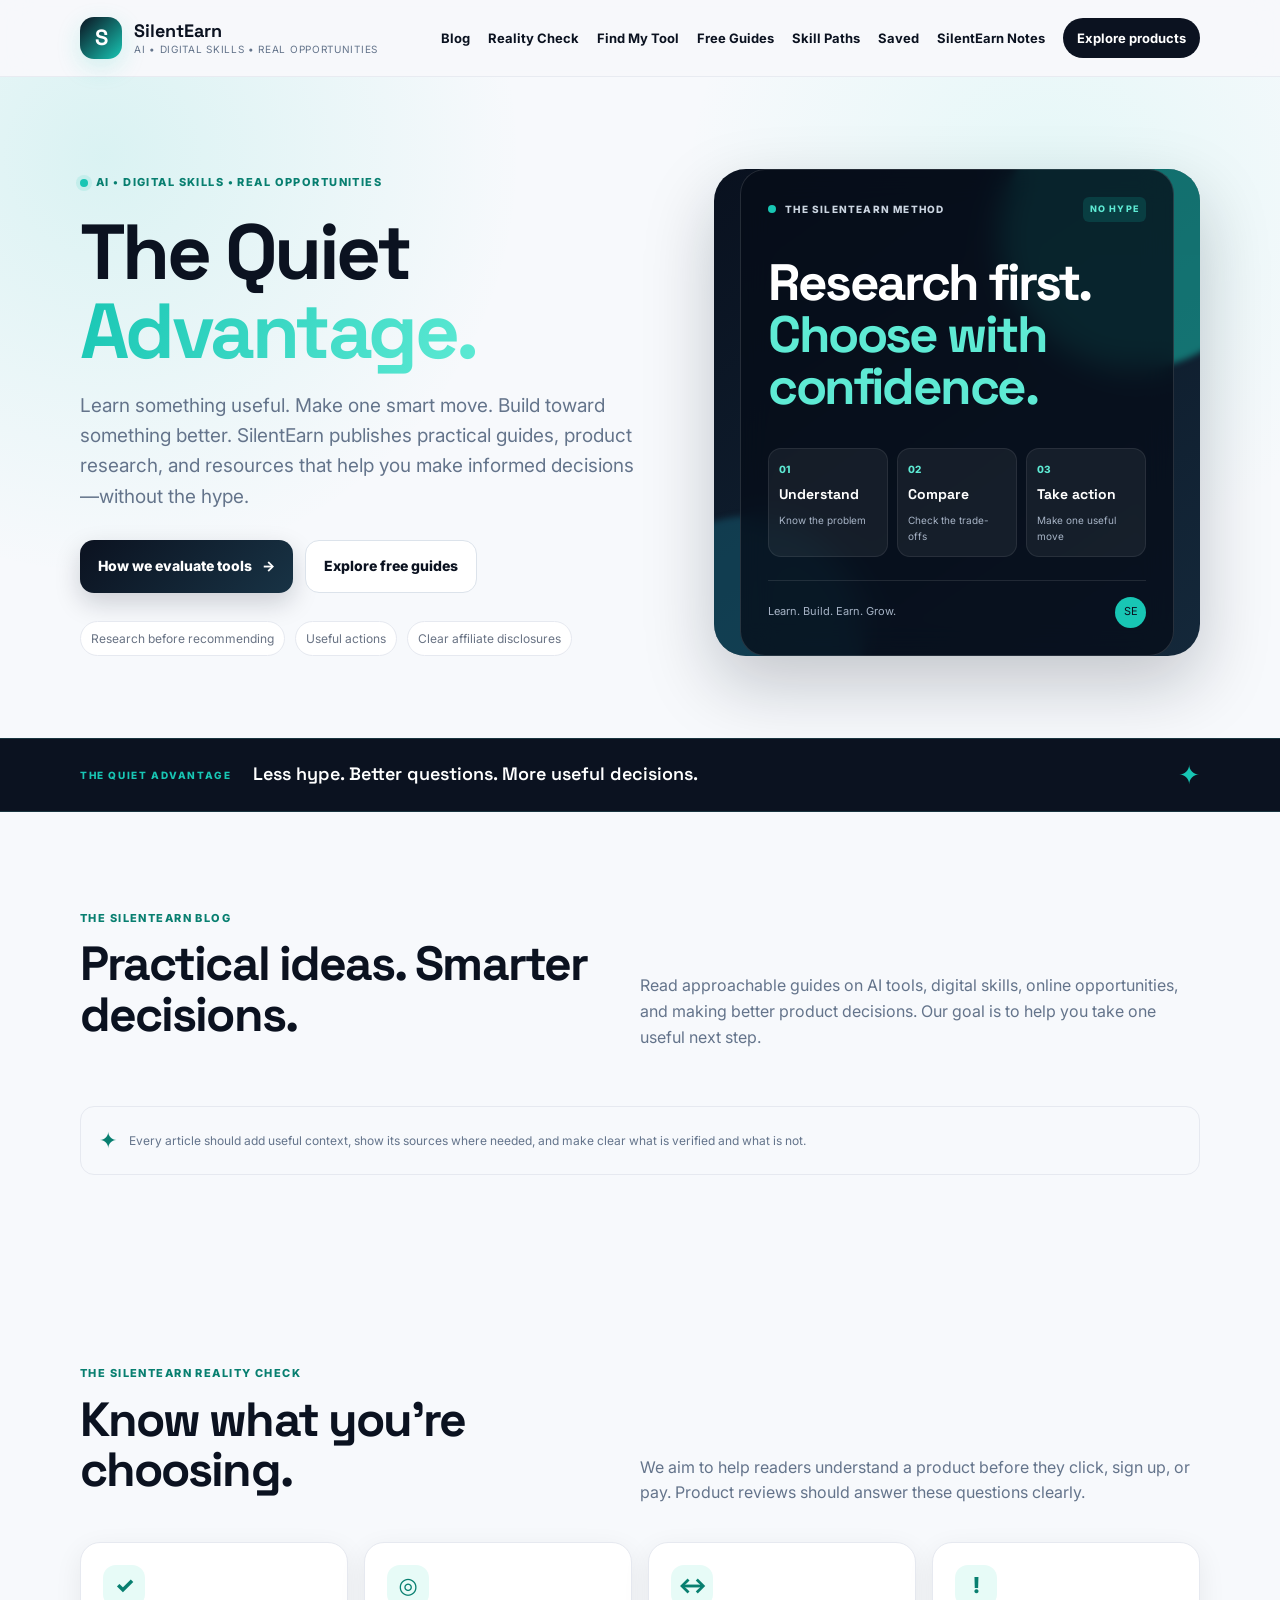
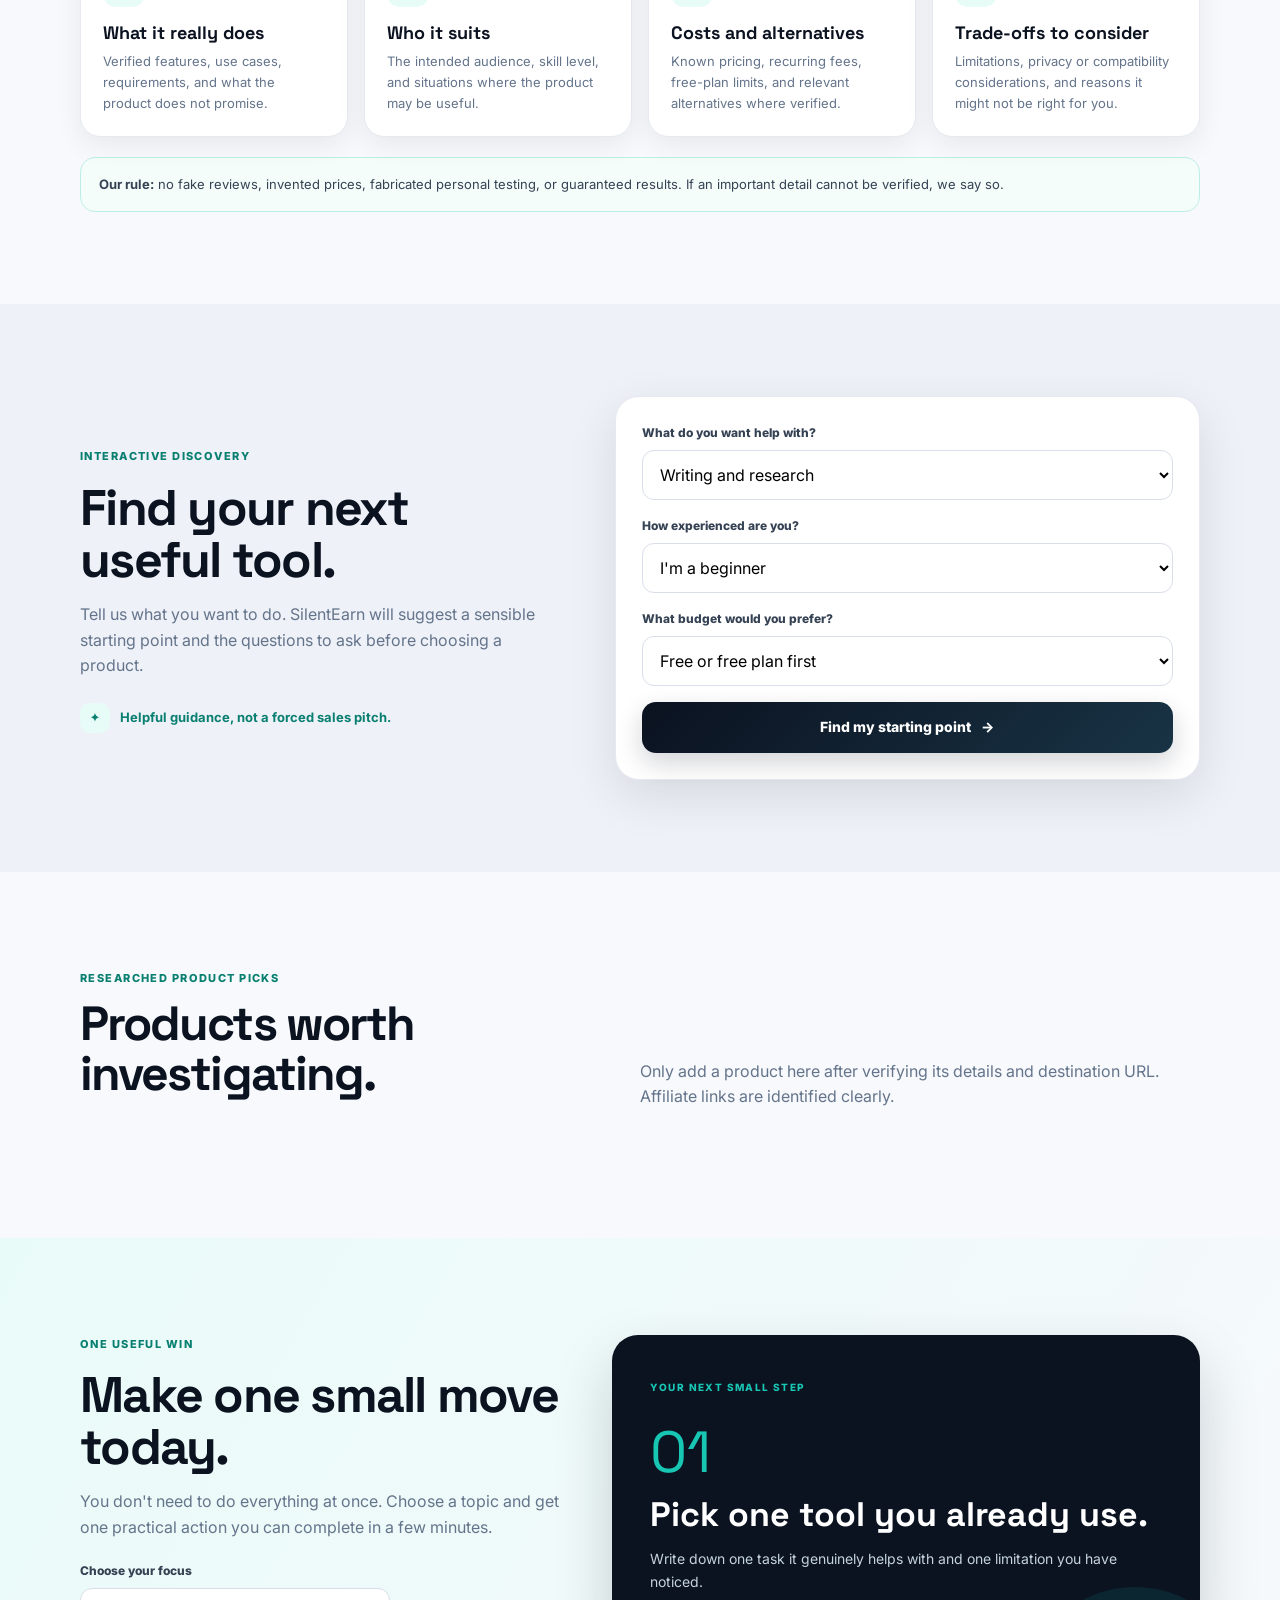
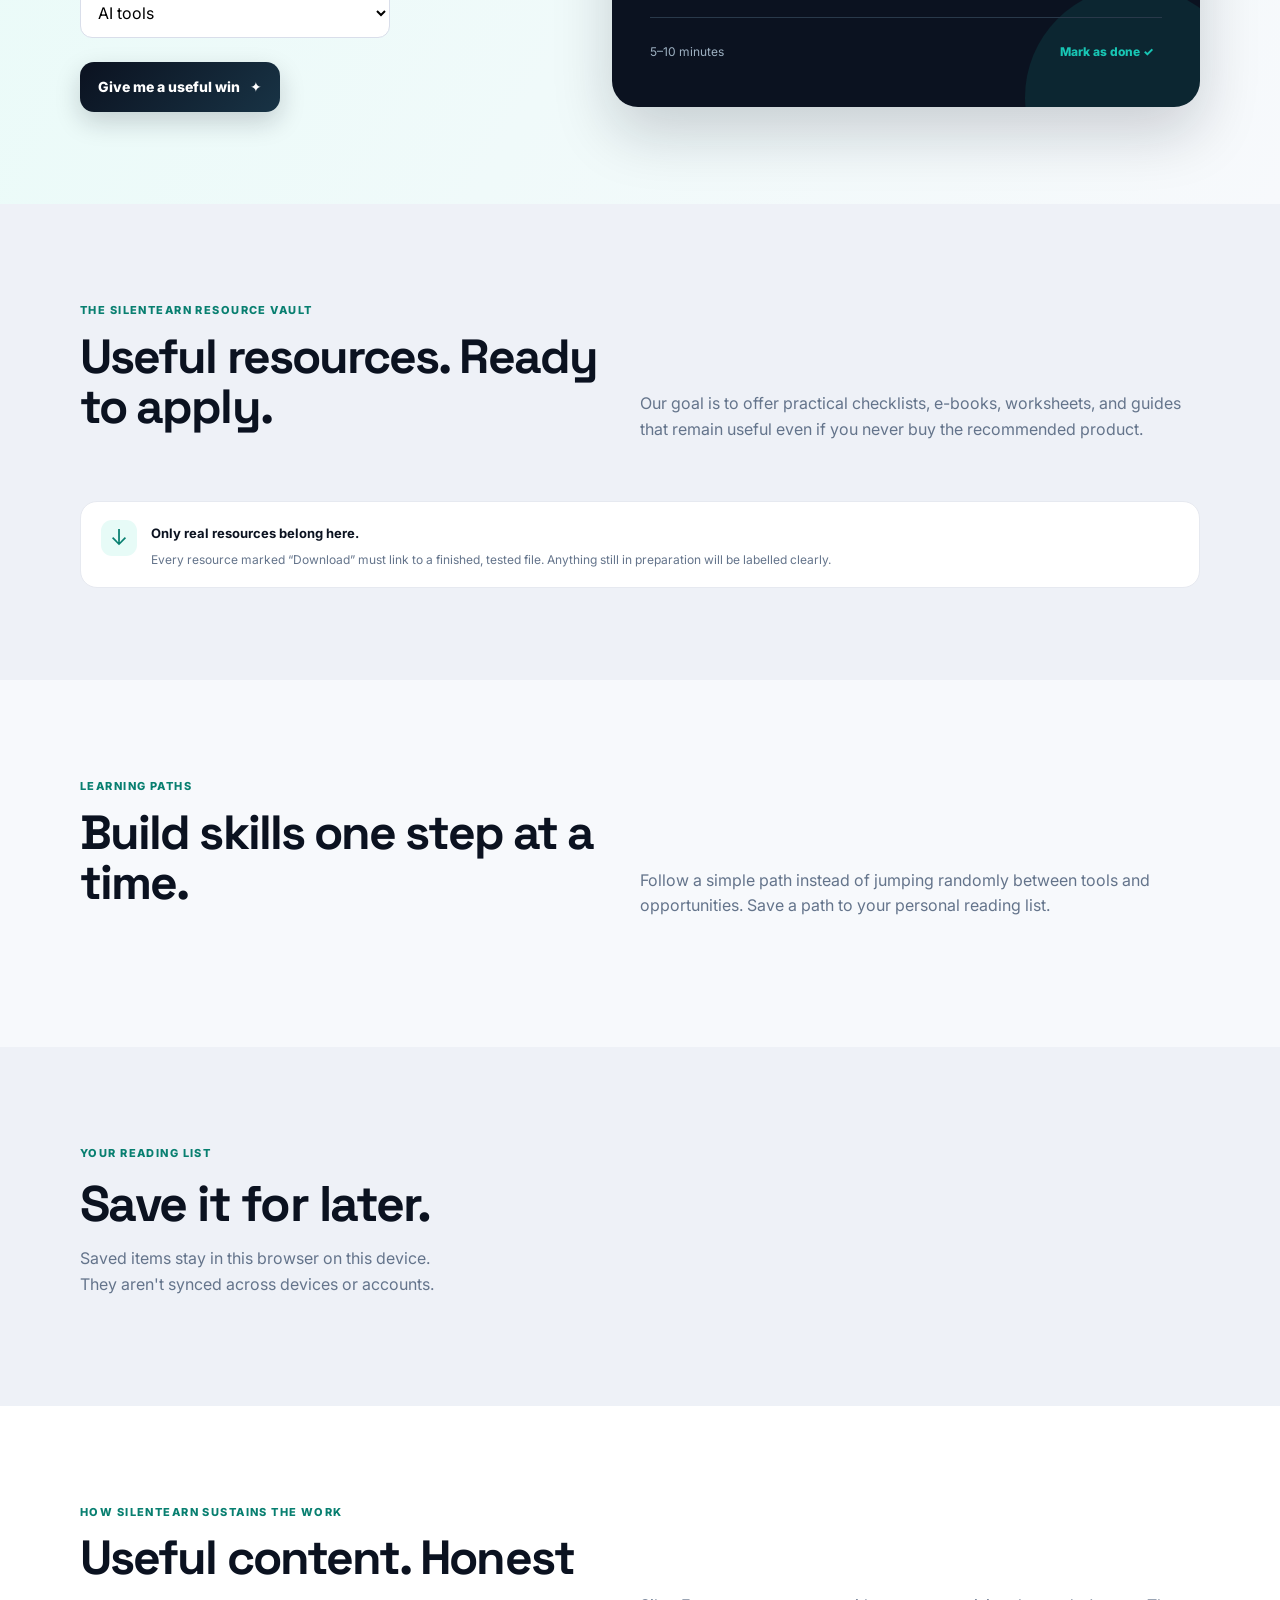
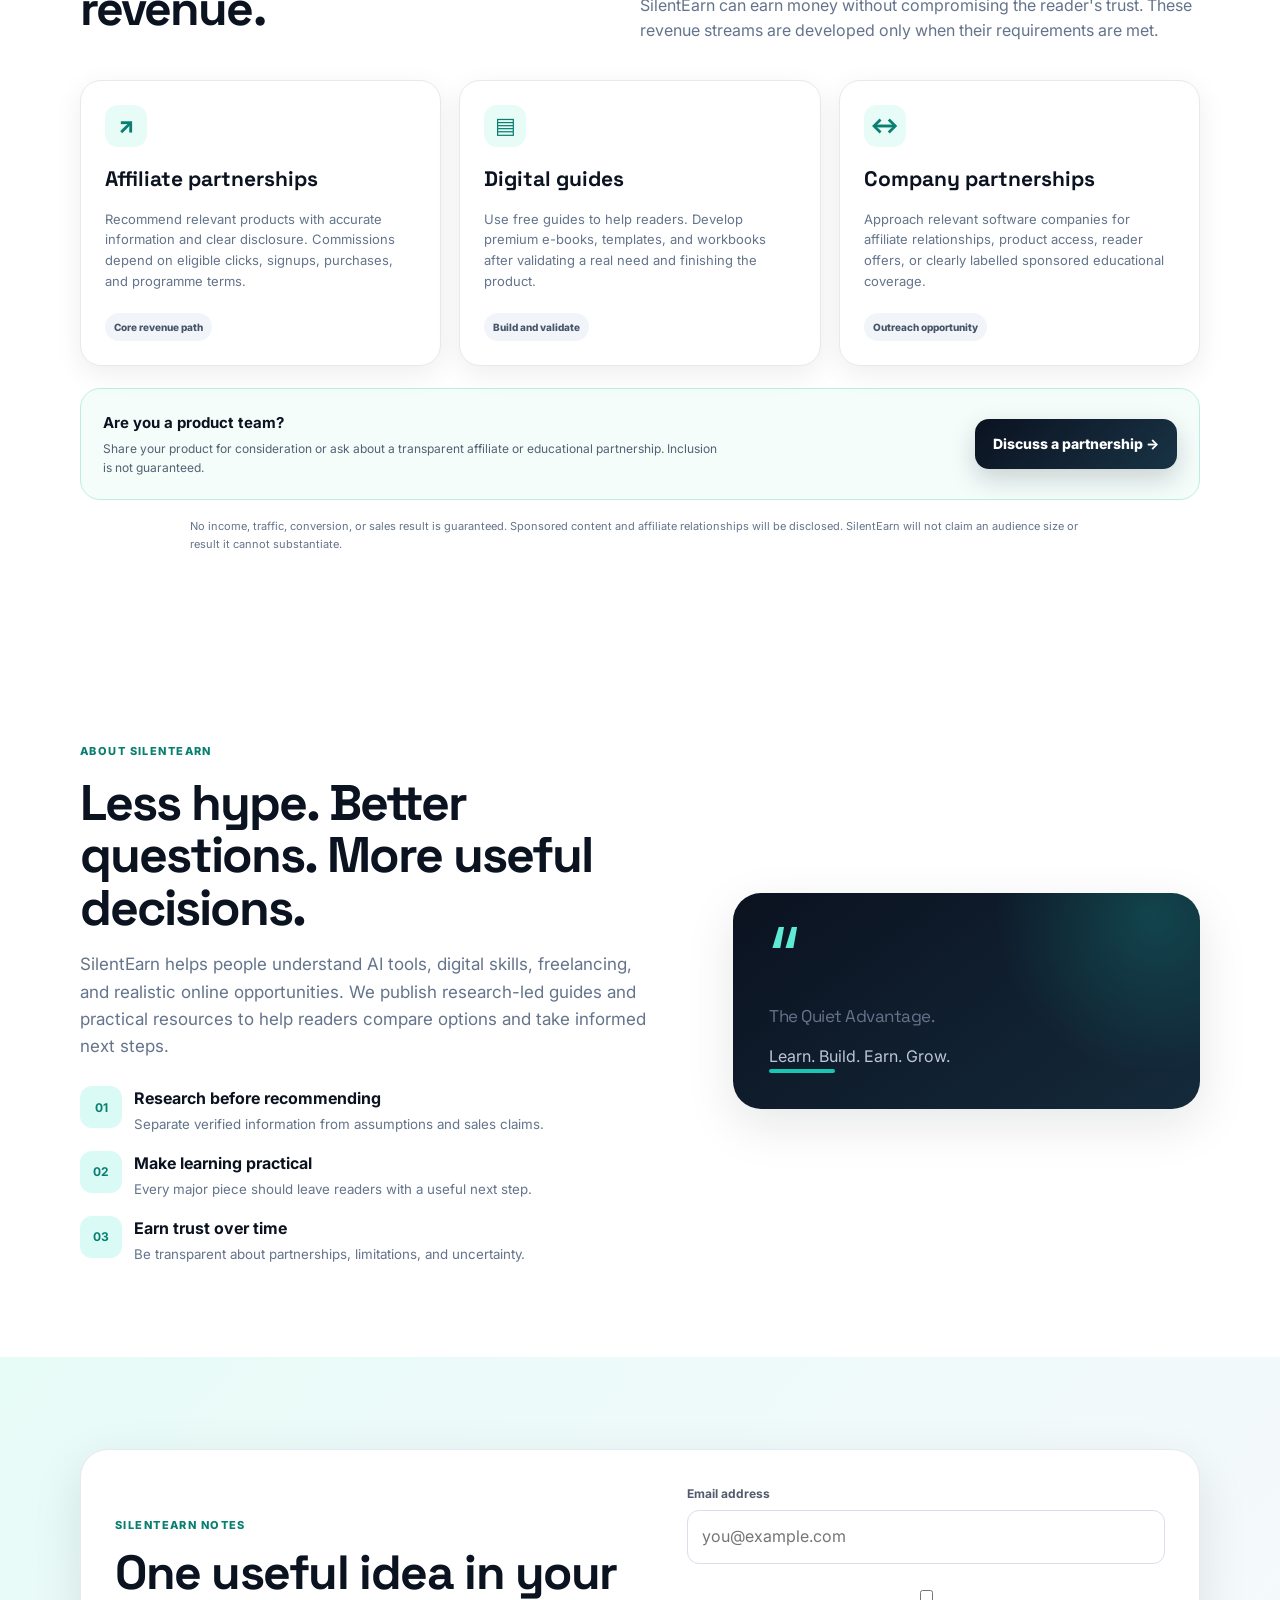
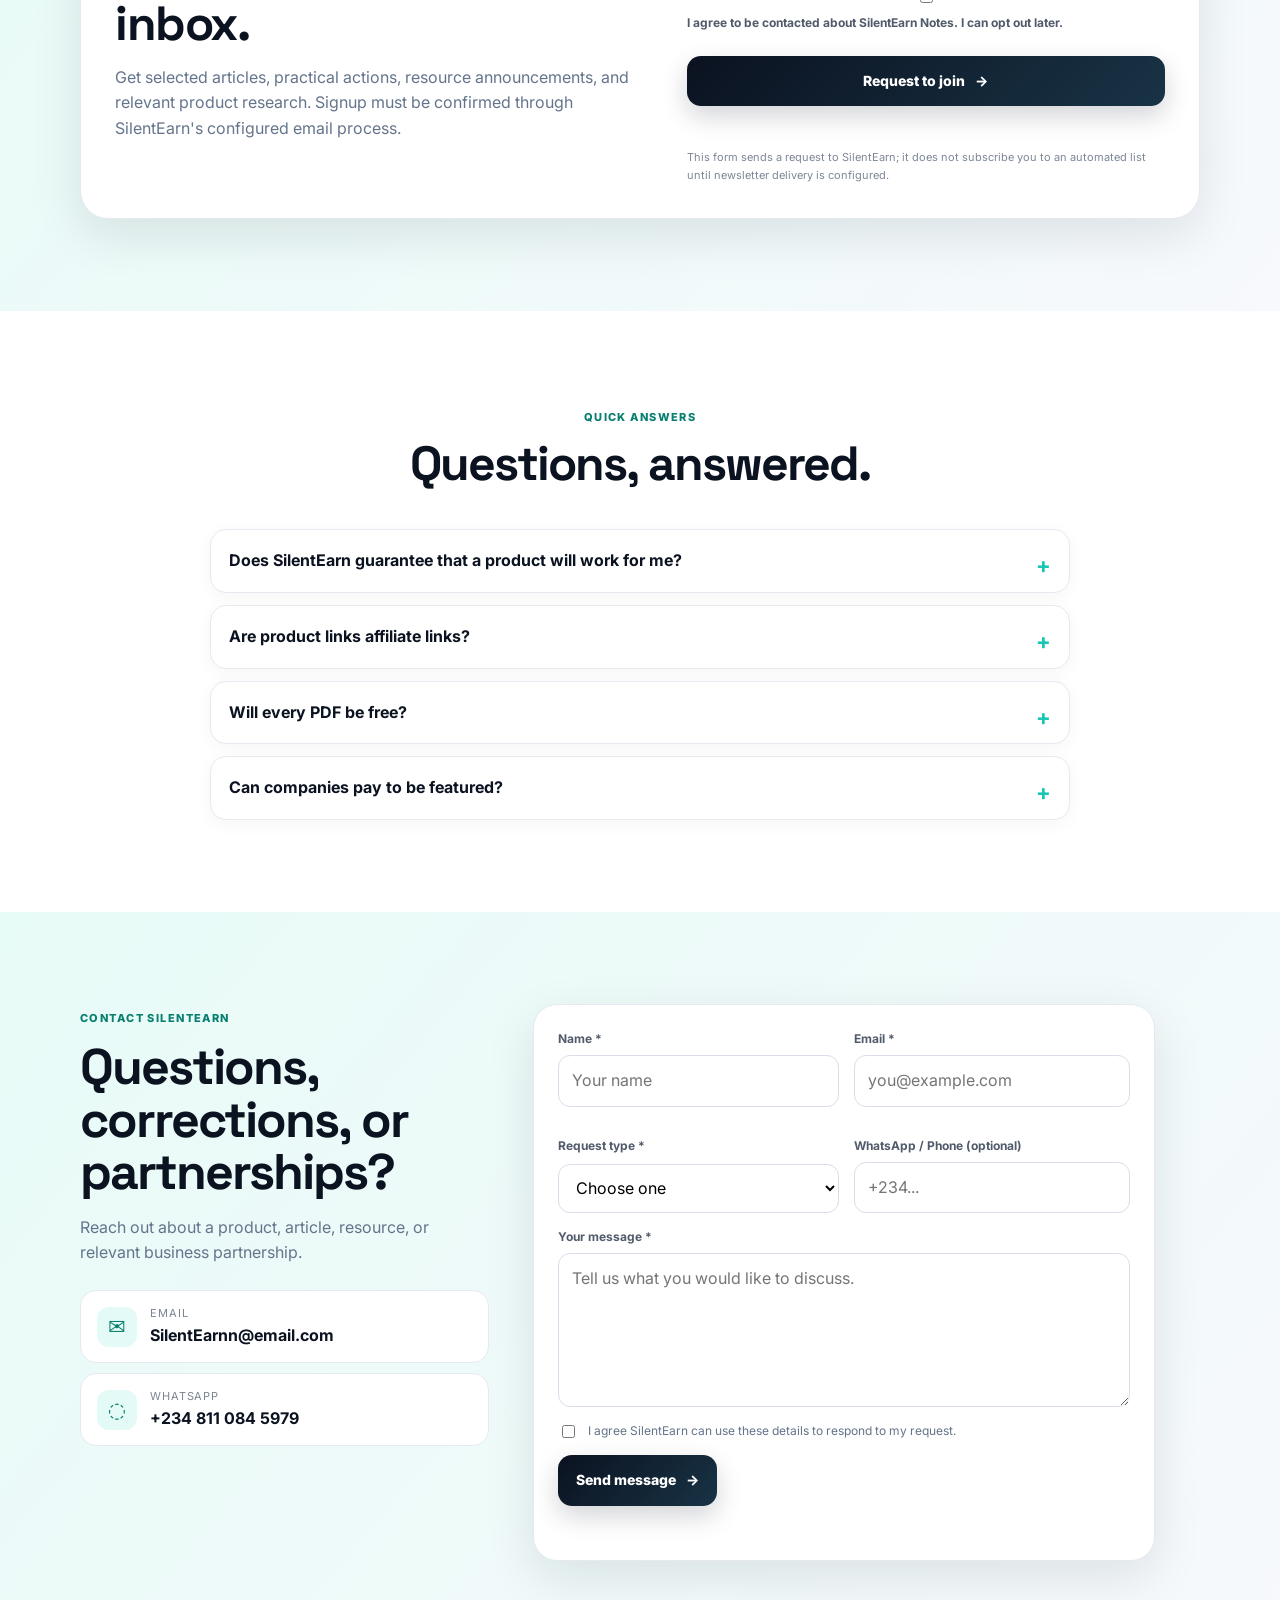
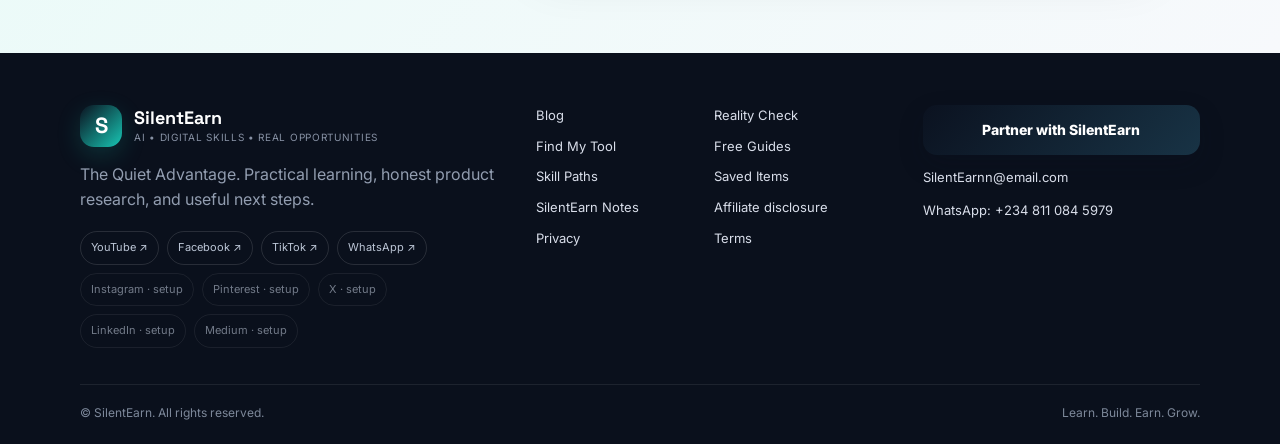
==== commit 4fb59fdc: "Add the blog to the footer navigation" ====
--- a/index.html
+++ b/index.html
@@ -166,7 +166,7 @@
 </main>
 <footer class="site-footer"><div class="container footer-grid">
   <div><a class="brand footer-brand" href="#top"><span class="brand-mark">S</span><span class="brand-copy"><strong>SilentEarn</strong><small>AI • Digital Skills • Real Opportunities</small></span></a><p>The Quiet Advantage. Practical learning, honest product research, and useful next steps.</p><div class="social-row"><a class="social-pill" href="https://youtube.com/@silentearnnn" target="_blank" rel="noopener">YouTube ↗</a><a class="social-pill" href="https://www.facebook.com/SilentEarn" target="_blank" rel="noopener">Facebook ↗</a><a class="social-pill" href="https://www.tiktok.com/@silentearnn" target="_blank" rel="noopener">TikTok ↗</a><a class="social-pill" href="https://wa.me/2348110845979" target="_blank" rel="noopener">WhatsApp ↗</a><span class="social-pill pending-social">Instagram · setup</span><span class="social-pill pending-social">Pinterest · setup</span><span class="social-pill pending-social">X · setup</span><span class="social-pill pending-social">LinkedIn · setup</span><span class="social-pill pending-social">Medium · setup</span></div></div>
-  <div class="footer-links"><a href="#reality-check">Reality Check</a><a href="#find-tool">Find My Tool</a><a href="#vault">Free Guides</a><a href="#paths">Skill Paths</a><a href="#saved">Saved Items</a><a href="#notes">SilentEarn Notes</a><a href="affiliate-disclosure.html">Affiliate disclosure</a><a href="privacy.html">Privacy</a><a href="terms.html">Terms</a></div>
+  <div class="footer-links"><a href="#articles">Blog</a><a href="#reality-check">Reality Check</a><a href="#find-tool">Find My Tool</a><a href="#vault">Free Guides</a><a href="#paths">Skill Paths</a><a href="#saved">Saved Items</a><a href="#notes">SilentEarn Notes</a><a href="affiliate-disclosure.html">Affiliate disclosure</a><a href="privacy.html">Privacy</a><a href="terms.html">Terms</a></div>
   <div class="footer-cta"><a class="btn btn-primary" href="#partners">Partner with SilentEarn</a><a href="mailto:SilentEarnn@email.com">SilentEarnn@email.com</a><a href="https://wa.me/2348110845979" target="_blank" rel="noopener">WhatsApp: +234 811 084 5979</a></div>
 </div><div class="container footer-bottom"><span>© <span id="year"></span> SilentEarn. All rights reserved.</span><span>Learn. Build. Earn. Grow.</span></div></footer>
 <script src="script.js"></script>
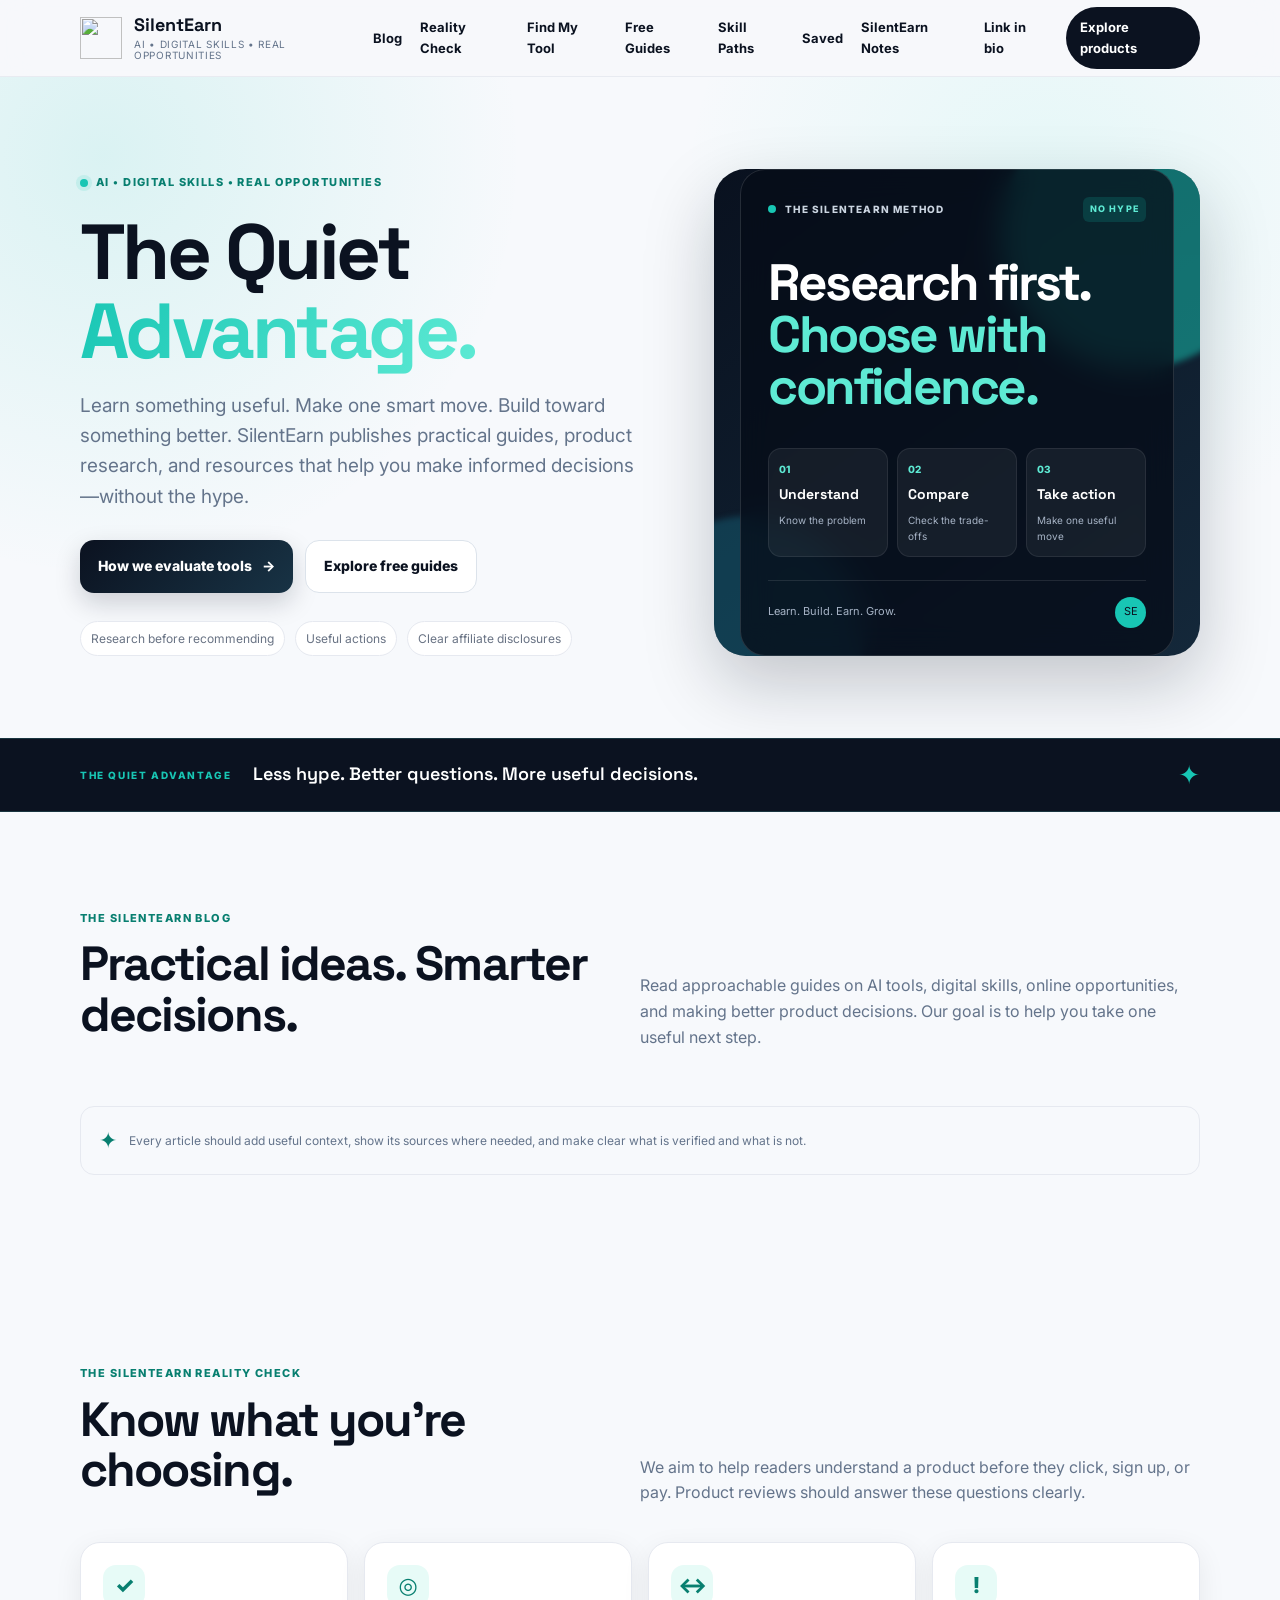
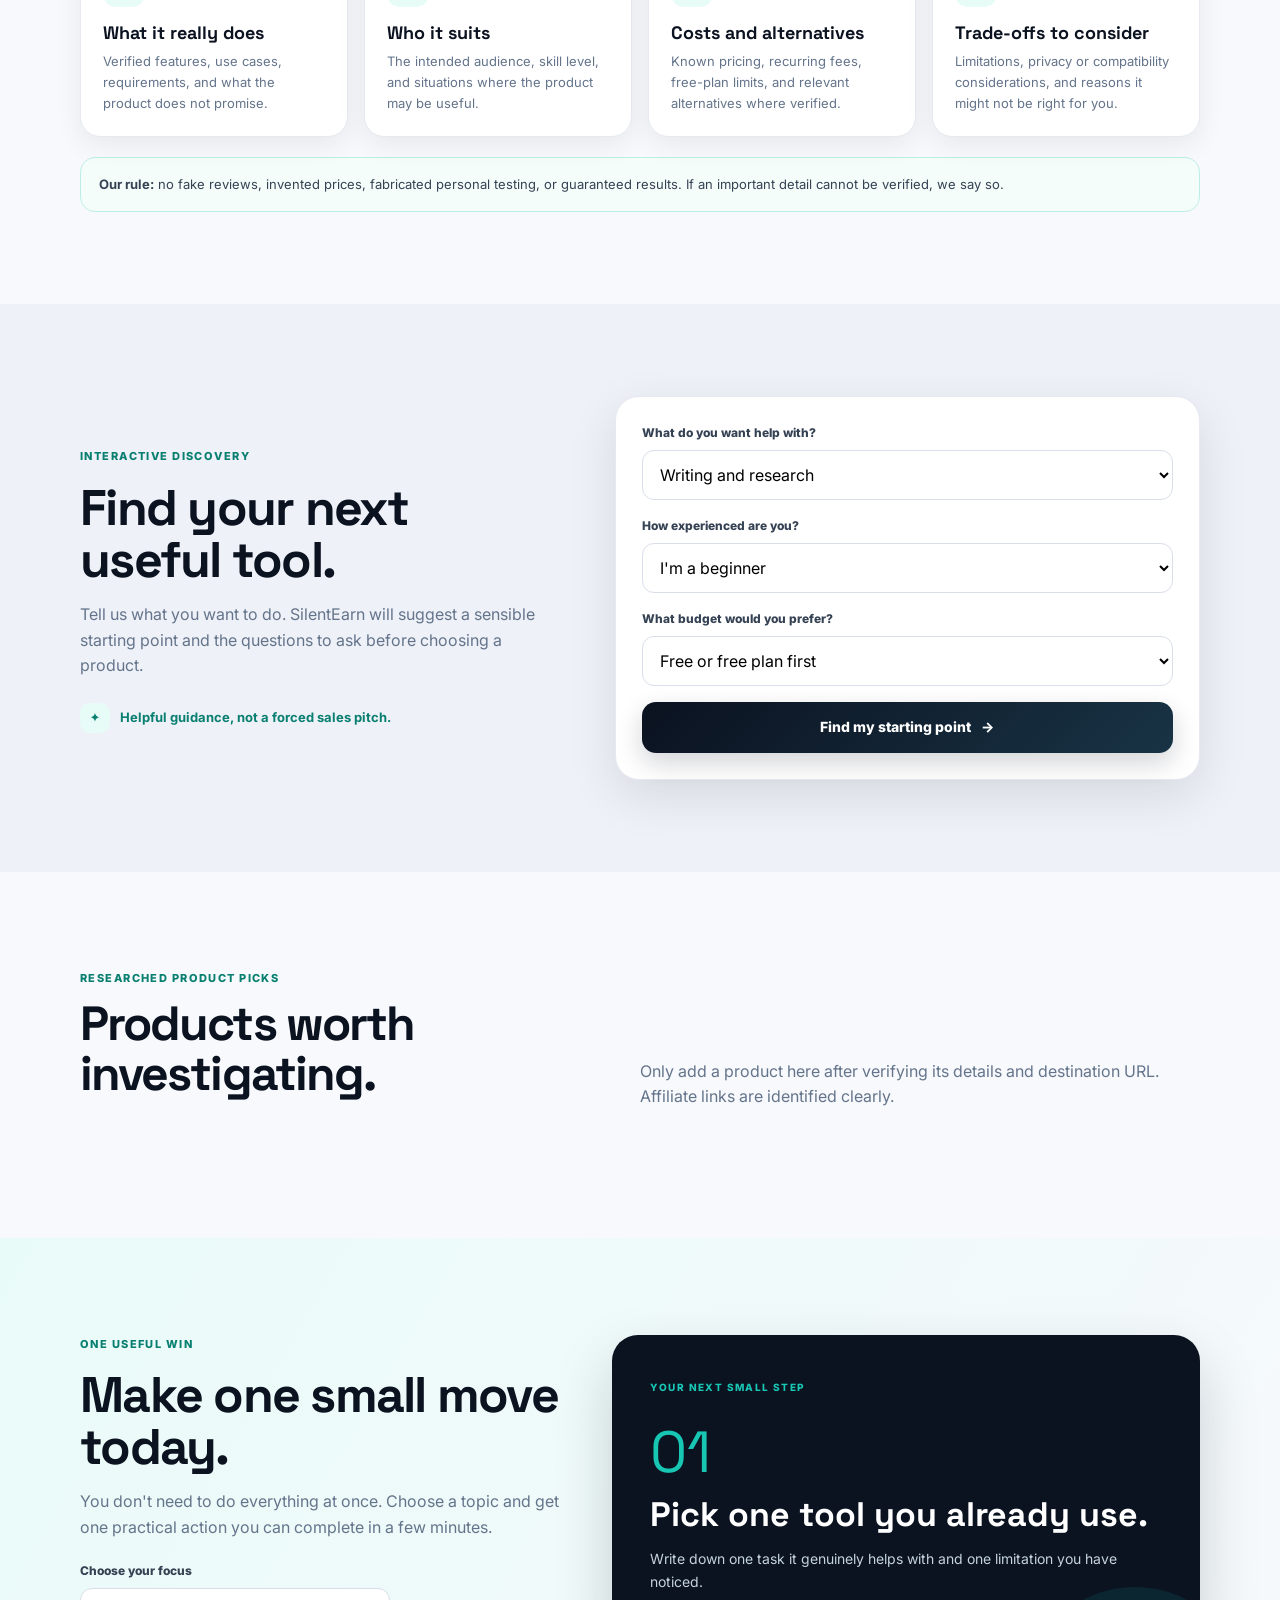
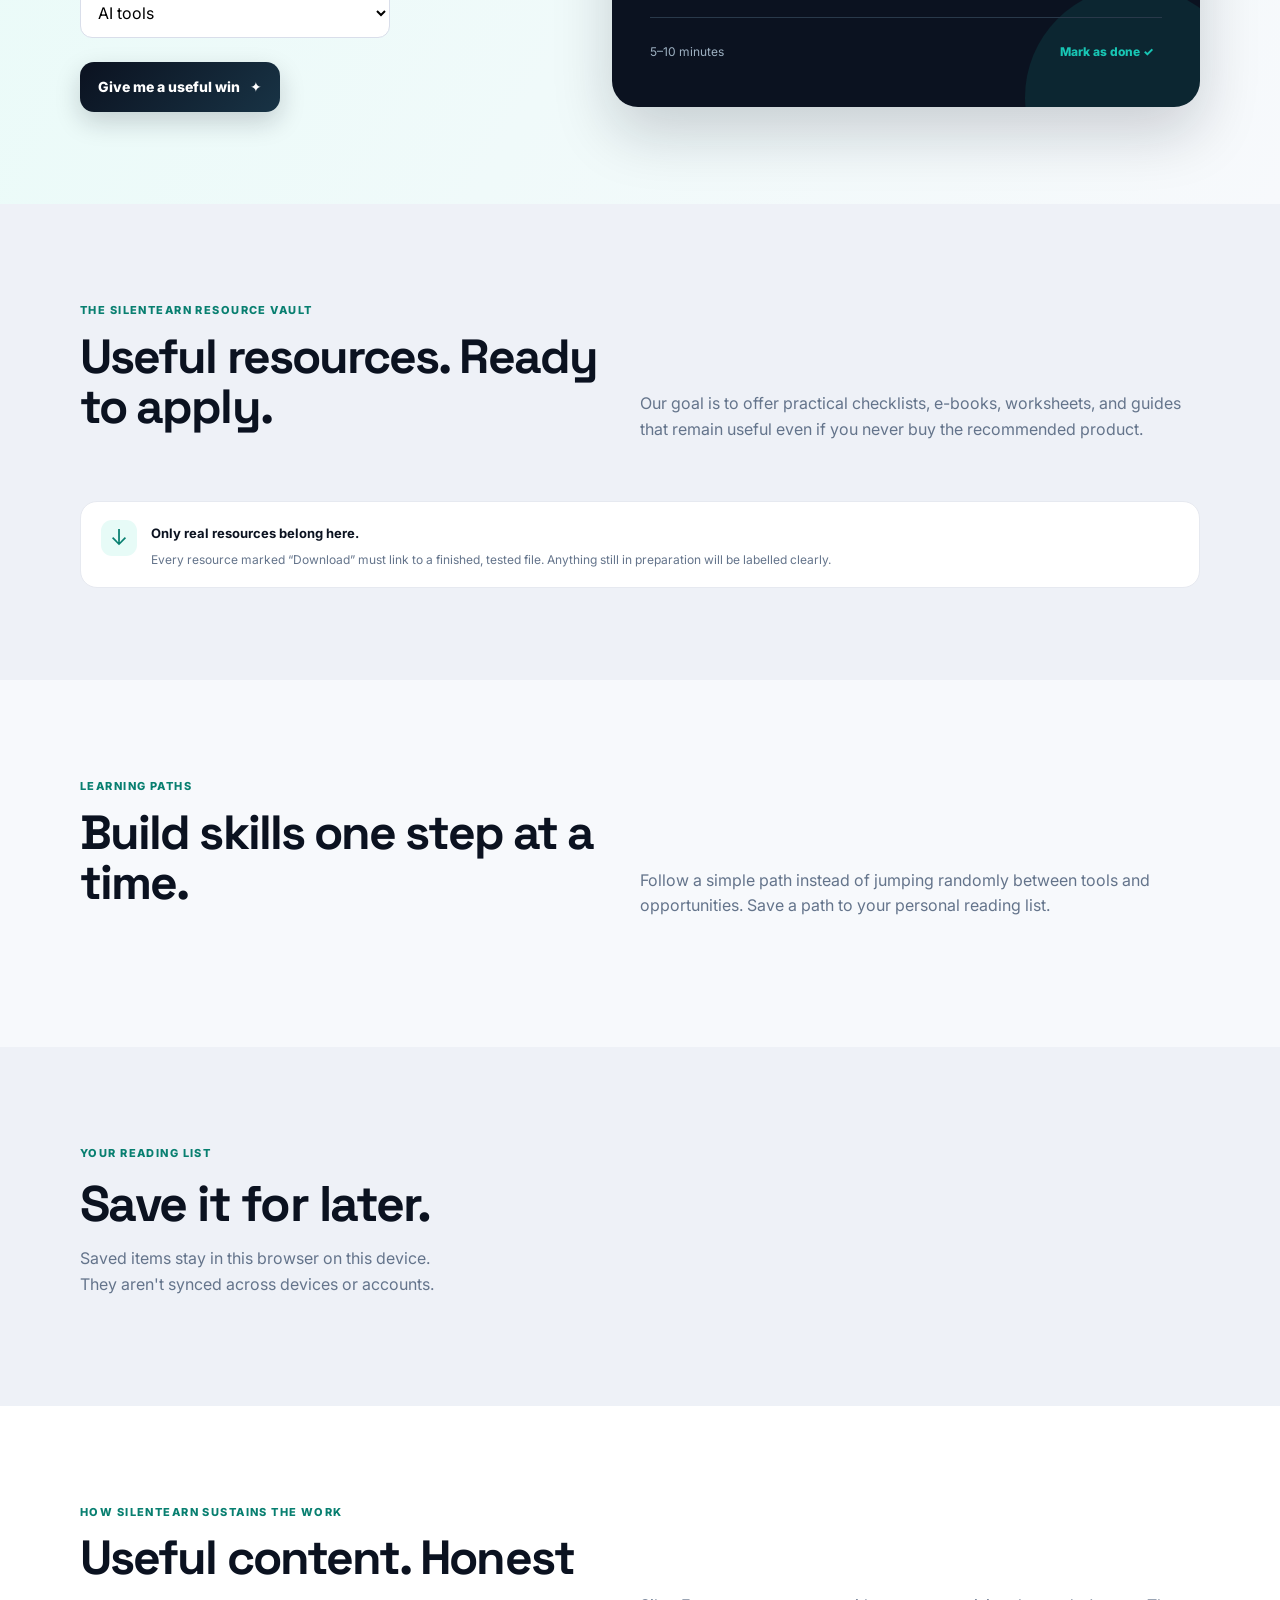
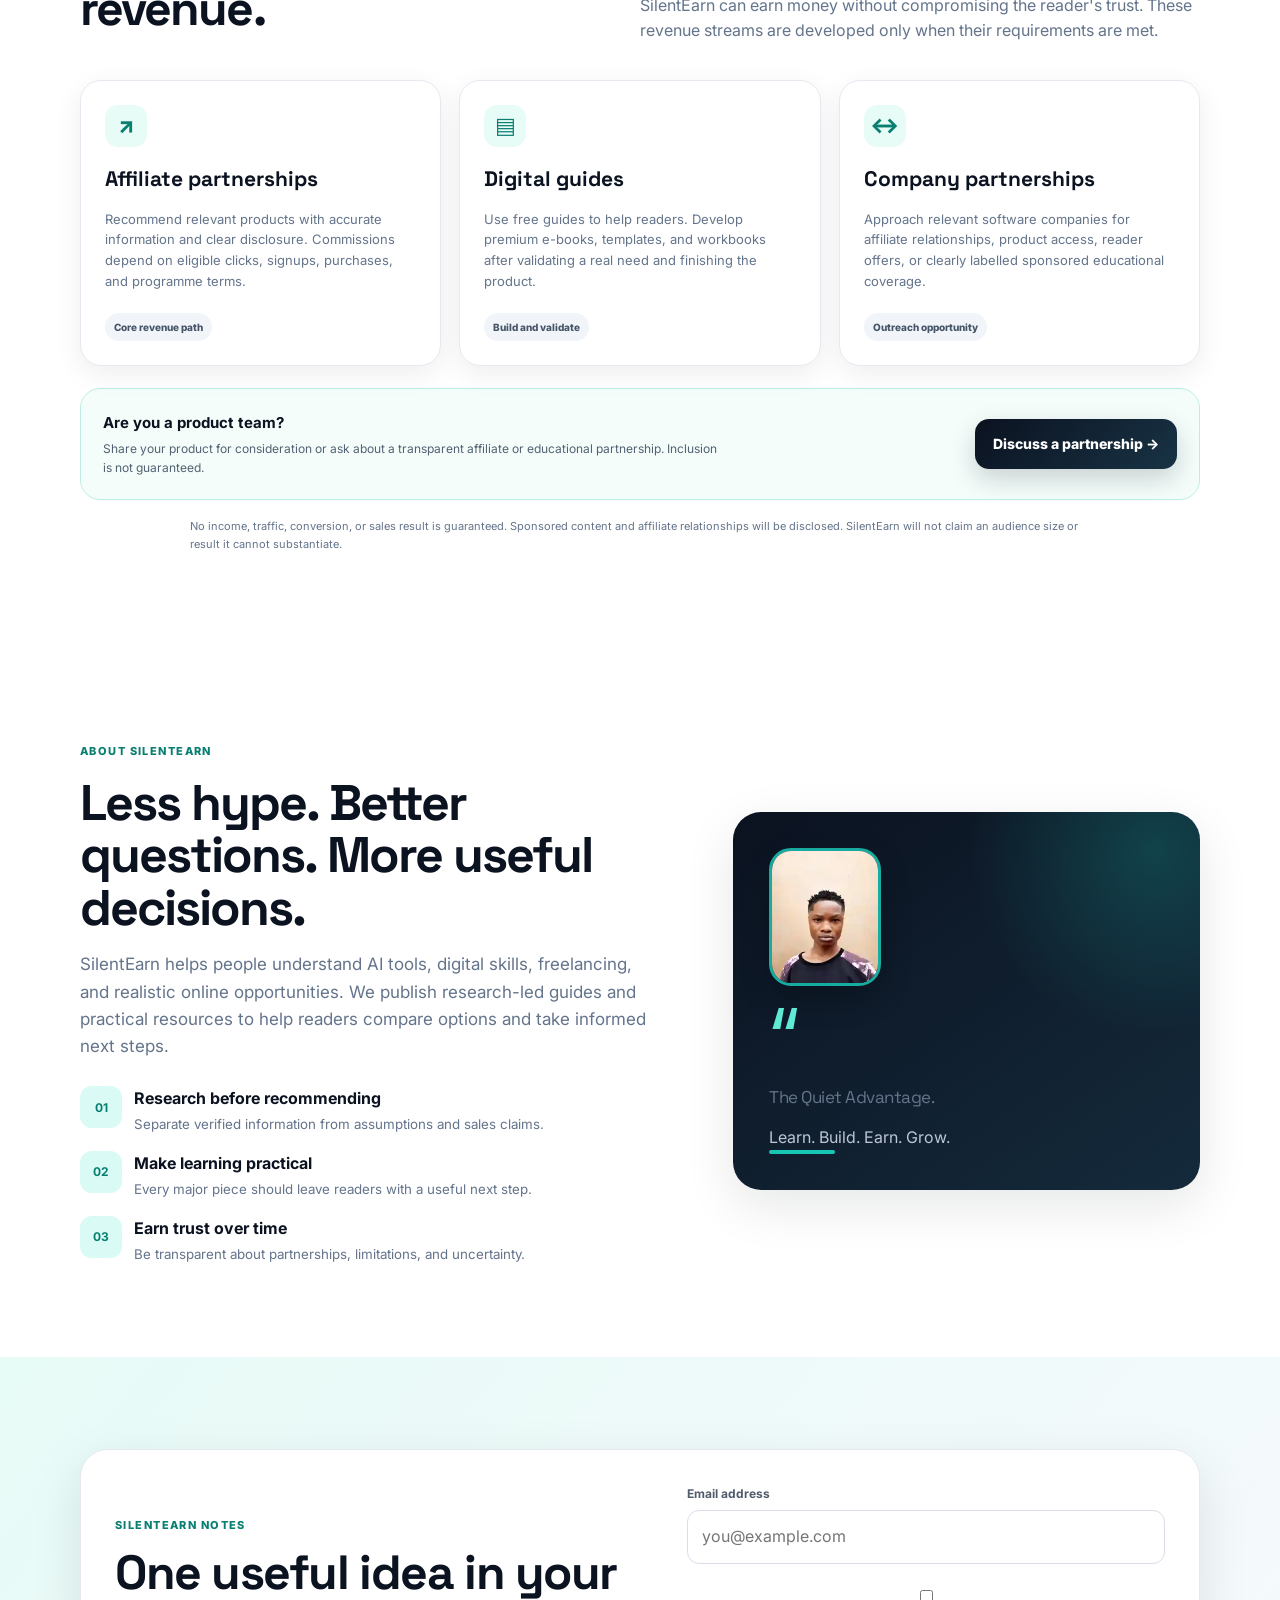
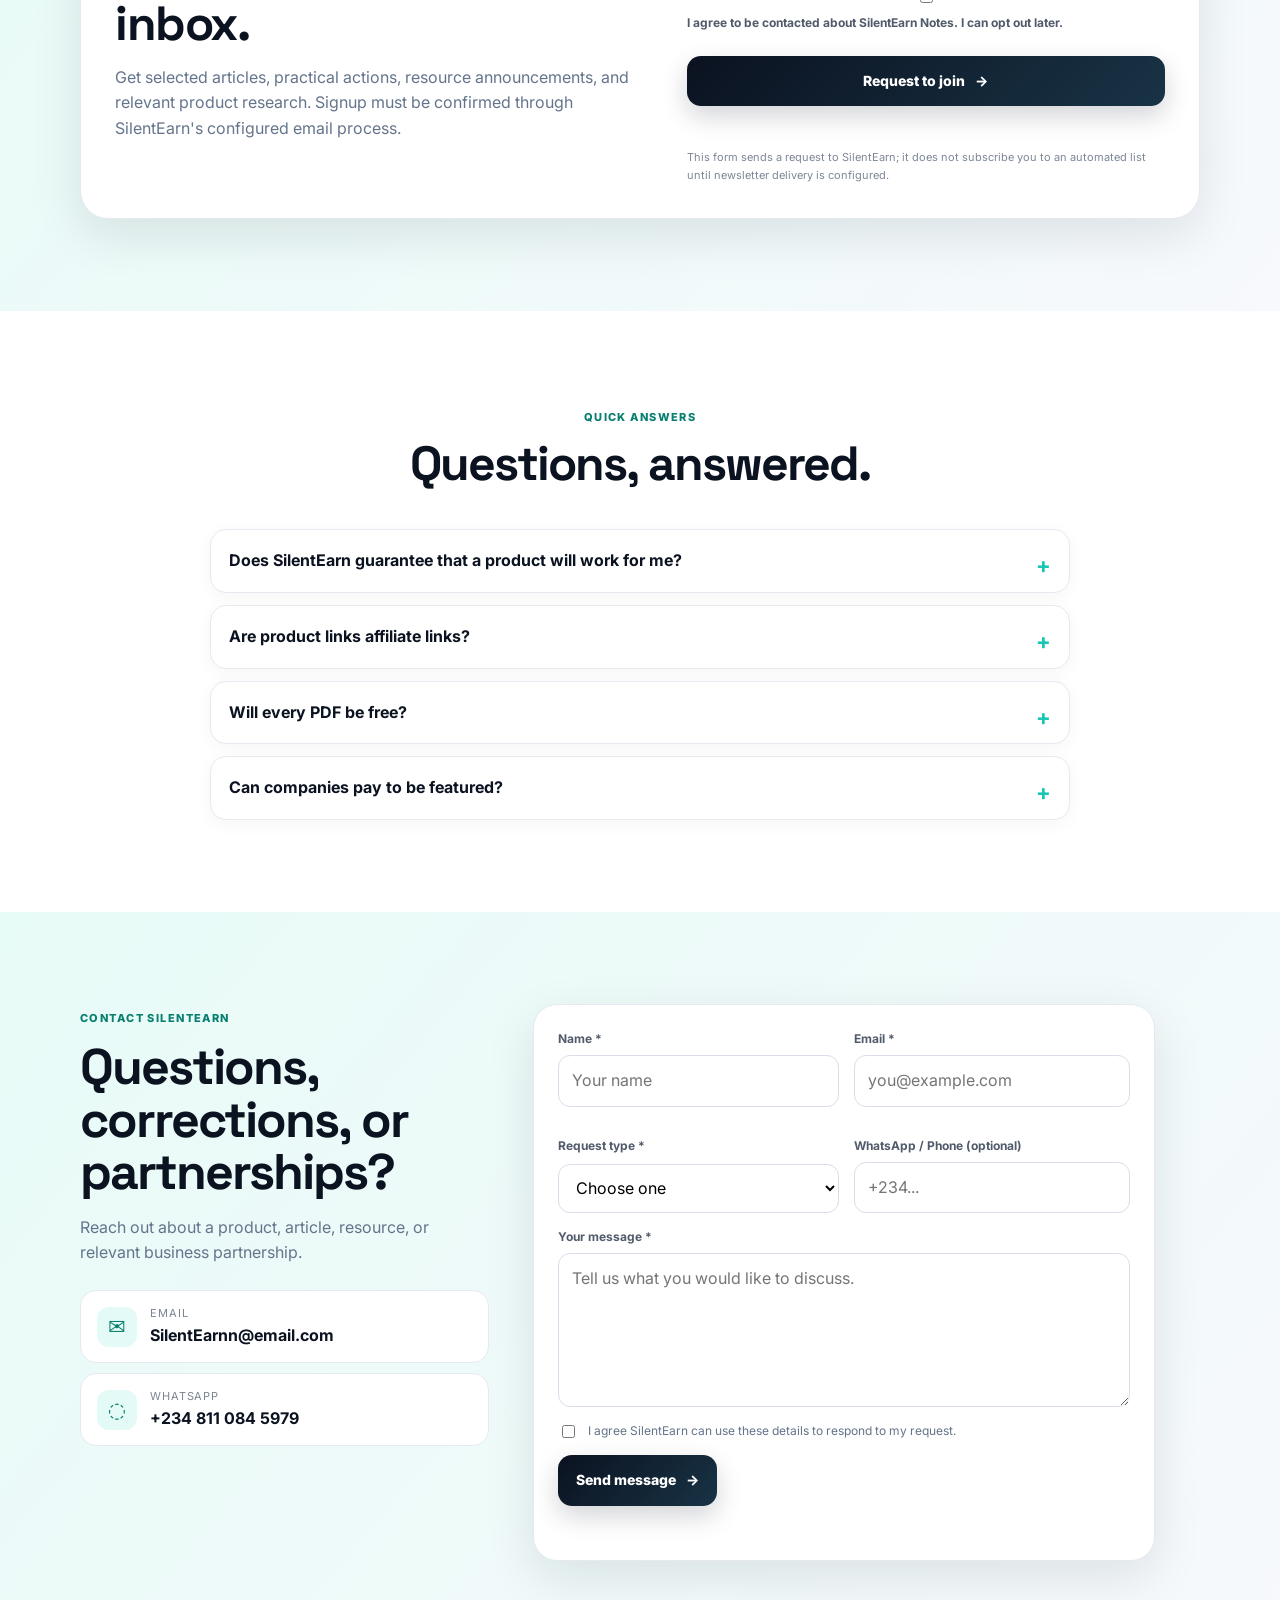
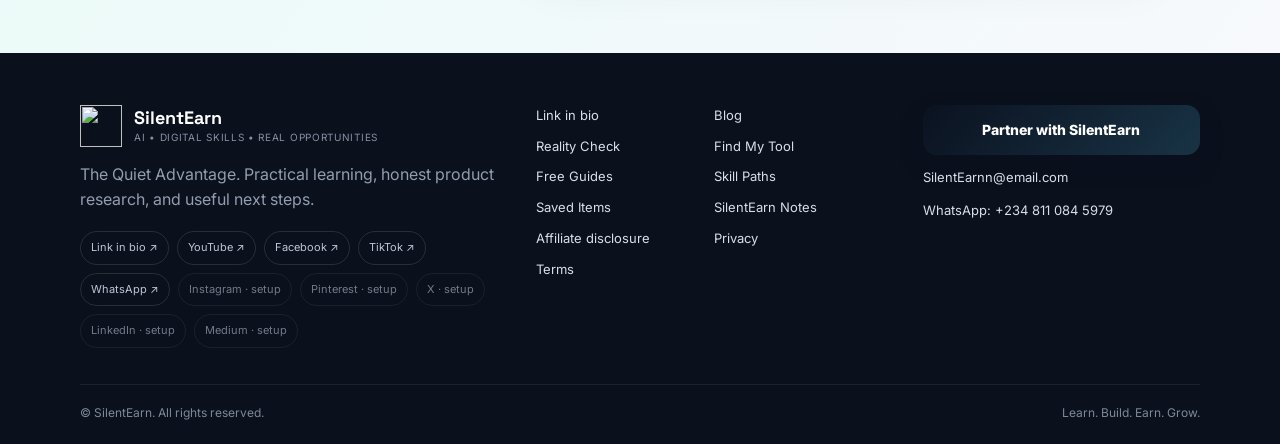
==== commit 5e3bf8c6: "Add SilentEarn link-in-bio page and official brand assets" ====
--- a/index.html
+++ b/index.html
@@ -20,10 +20,10 @@
 <a class="skip-link" href="#main">Skip to content</a>
 <header class="site-header" id="top">
   <div class="container nav-wrap">
-    <a class="brand" href="#top" aria-label="SilentEarn home"><span class="brand-mark">S</span><span class="brand-copy"><strong>SilentEarn</strong><small>AI • Digital Skills • Real Opportunities</small></span></a>
+    <a class="brand" href="#top" aria-label="SilentEarn home"><span class="brand-mark brand-mark-image"><img src="assets/brand/silenteearn-official-symbol.webp" alt="" width="42" height="42" decoding="async"></span><span class="brand-copy"><strong>SilentEarn</strong><small>AI • Digital Skills • Real Opportunities</small></span></a>
     <button class="menu-toggle" aria-label="Toggle menu" aria-expanded="false" aria-controls="site-nav">☰</button>
     <nav class="site-nav" id="site-nav" aria-label="Main navigation">
-      <a href="#articles">Blog</a><a href="#reality-check">Reality Check</a><a href="#find-tool">Find My Tool</a><a href="#vault">Free Guides</a><a href="#paths">Skill Paths</a><a href="#saved">Saved</a><a href="#notes">SilentEarn Notes</a><a class="nav-cta" href="#products">Explore products</a>
+      <a href="#articles">Blog</a><a href="#reality-check">Reality Check</a><a href="#find-tool">Find My Tool</a><a href="#vault">Free Guides</a><a href="#paths">Skill Paths</a><a href="#saved">Saved</a><a href="#notes">SilentEarn Notes</a><a href="links.html">Link in bio</a><a class="nav-cta" href="#products">Explore products</a>
     </nav>
   </div>
 </header>
@@ -140,7 +140,7 @@
   <section class="section about-section" id="about">
     <div class="container split-section">
       <div><span class="eyebrow">ABOUT SILENTEARN</span><h2>Less hype. Better questions. More useful decisions.</h2><p>SilentEarn helps people understand AI tools, digital skills, freelancing, and realistic online opportunities. We publish research-led guides and practical resources to help readers compare options and take informed next steps.</p><div class="principles"><div><b>01</b><span><strong>Research before recommending</strong><small>Separate verified information from assumptions and sales claims.</small></span></div><div><b>02</b><span><strong>Make learning practical</strong><small>Every major piece should leave readers with a useful next step.</small></span></div><div><b>03</b><span><strong>Earn trust over time</strong><small>Be transparent about partnerships, limitations, and uncertainty.</small></span></div></div></div>
-      <div class="quote-card"><div class="quote-mark">“</div><p>The Quiet Advantage.</p><span>Learn. Build. Earn. Grow.</span><div class="quote-accent"></div></div>
+      <div class="quote-card"><img class="creator-portrait" src="assets/creator/silenteearn-creator-portrait.webp" alt="SilentEarn creator" width="190" height="260" loading="lazy" decoding="async"><div class="quote-mark">“</div><p>The Quiet Advantage.</p><span>Learn. Build. Earn. Grow.</span><div class="quote-accent"></div></div>
     </div>
   </section>
 
@@ -165,8 +165,8 @@
   </div></section>
 </main>
 <footer class="site-footer"><div class="container footer-grid">
-  <div><a class="brand footer-brand" href="#top"><span class="brand-mark">S</span><span class="brand-copy"><strong>SilentEarn</strong><small>AI • Digital Skills • Real Opportunities</small></span></a><p>The Quiet Advantage. Practical learning, honest product research, and useful next steps.</p><div class="social-row"><a class="social-pill" href="https://youtube.com/@silentearnnn" target="_blank" rel="noopener">YouTube ↗</a><a class="social-pill" href="https://www.facebook.com/SilentEarn" target="_blank" rel="noopener">Facebook ↗</a><a class="social-pill" href="https://www.tiktok.com/@silentearnn" target="_blank" rel="noopener">TikTok ↗</a><a class="social-pill" href="https://wa.me/2348110845979" target="_blank" rel="noopener">WhatsApp ↗</a><span class="social-pill pending-social">Instagram · setup</span><span class="social-pill pending-social">Pinterest · setup</span><span class="social-pill pending-social">X · setup</span><span class="social-pill pending-social">LinkedIn · setup</span><span class="social-pill pending-social">Medium · setup</span></div></div>
-  <div class="footer-links"><a href="#articles">Blog</a><a href="#reality-check">Reality Check</a><a href="#find-tool">Find My Tool</a><a href="#vault">Free Guides</a><a href="#paths">Skill Paths</a><a href="#saved">Saved Items</a><a href="#notes">SilentEarn Notes</a><a href="affiliate-disclosure.html">Affiliate disclosure</a><a href="privacy.html">Privacy</a><a href="terms.html">Terms</a></div>
+  <div><a class="brand footer-brand" href="#top"><span class="brand-mark brand-mark-image"><img src="assets/brand/silenteearn-official-symbol.webp" alt="" width="42" height="42" decoding="async"></span><span class="brand-copy"><strong>SilentEarn</strong><small>AI • Digital Skills • Real Opportunities</small></span></a><p>The Quiet Advantage. Practical learning, honest product research, and useful next steps.</p><div class="social-row"><a class="social-pill" href="links.html">Link in bio ↗</a><a class="social-pill" href="https://youtube.com/@silentearnnn" target="_blank" rel="noopener">YouTube ↗</a><a class="social-pill" href="https://www.facebook.com/SilentEarn" target="_blank" rel="noopener">Facebook ↗</a><a class="social-pill" href="https://www.tiktok.com/@silentearnn" target="_blank" rel="noopener">TikTok ↗</a><a class="social-pill" href="https://wa.me/2348110845979" target="_blank" rel="noopener">WhatsApp ↗</a><span class="social-pill pending-social">Instagram · setup</span><span class="social-pill pending-social">Pinterest · setup</span><span class="social-pill pending-social">X · setup</span><span class="social-pill pending-social">LinkedIn · setup</span><span class="social-pill pending-social">Medium · setup</span></div></div>
+  <div class="footer-links"><a href="links.html">Link in bio</a><a href="#articles">Blog</a><a href="#reality-check">Reality Check</a><a href="#find-tool">Find My Tool</a><a href="#vault">Free Guides</a><a href="#paths">Skill Paths</a><a href="#saved">Saved Items</a><a href="#notes">SilentEarn Notes</a><a href="affiliate-disclosure.html">Affiliate disclosure</a><a href="privacy.html">Privacy</a><a href="terms.html">Terms</a></div>
   <div class="footer-cta"><a class="btn btn-primary" href="#partners">Partner with SilentEarn</a><a href="mailto:SilentEarnn@email.com">SilentEarnn@email.com</a><a href="https://wa.me/2348110845979" target="_blank" rel="noopener">WhatsApp: +234 811 084 5979</a></div>
 </div><div class="container footer-bottom"><span>© <span id="year"></span> SilentEarn. All rights reserved.</span><span>Learn. Build. Earn. Grow.</span></div></footer>
 <script src="script.js"></script>
--- a/styles.css
+++ b/styles.css
@@ -469,3 +469,9 @@
 .blog-bottom-note>span{color:#087f70;font-size:22px}
 .blog-bottom-note p{font-size:12px;color:#64748b;margin:0}
 @media(max-width:780px){.article-grid{grid-template-columns:1fr}.article-art{min-height:180px}.article-body{padding:19px}}
+
+/* Official SilentEarn brand assets */
+.brand-mark-image{background:transparent!important;box-shadow:none!important;padding:0;overflow:visible}
+.brand-mark-image img{display:block;width:42px;height:42px;object-fit:contain}
+.creator-portrait{display:block;width:112px;height:138px;object-fit:cover;object-position:center 24%;border:3px solid rgba(24,198,180,.85);border-radius:22px;margin:0 0 24px;box-shadow:0 12px 30px rgba(0,0,0,.22)}
+@media(max-width:600px){.creator-portrait{width:96px;height:118px;border-radius:18px}}
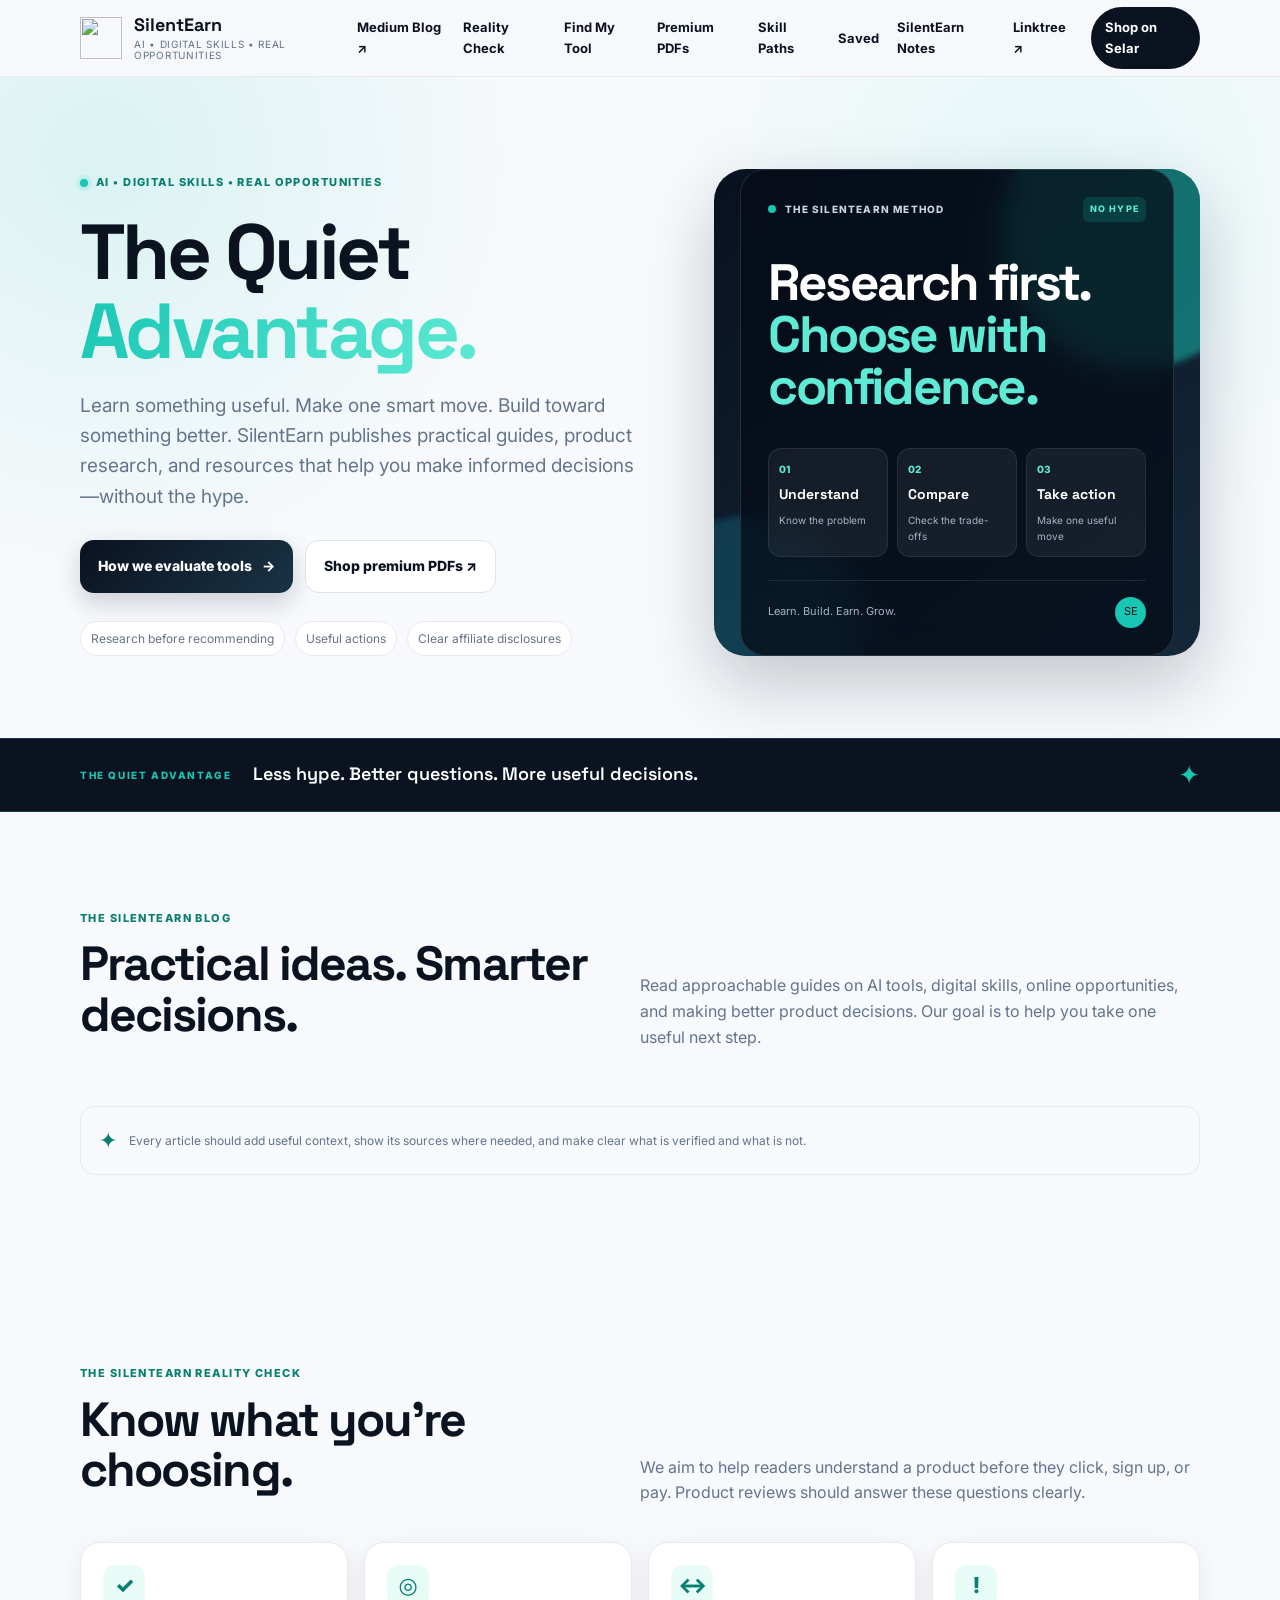
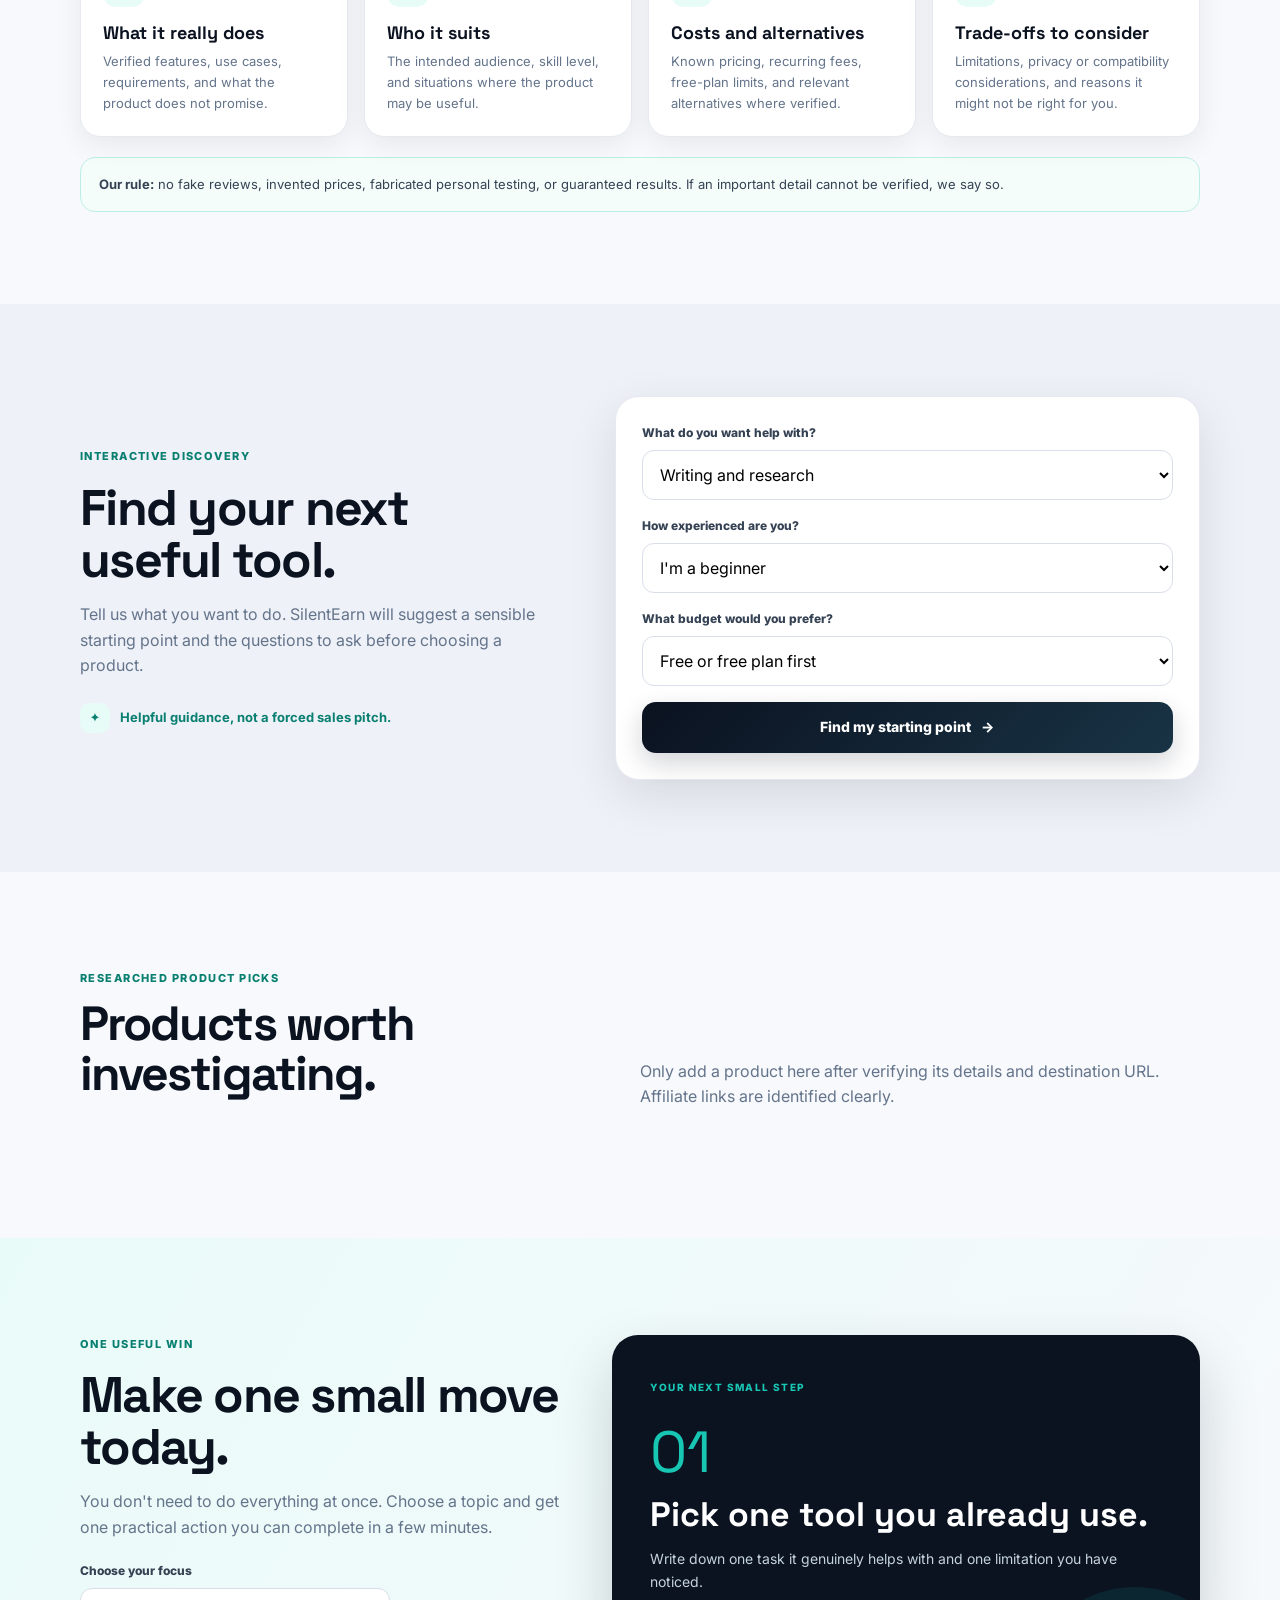
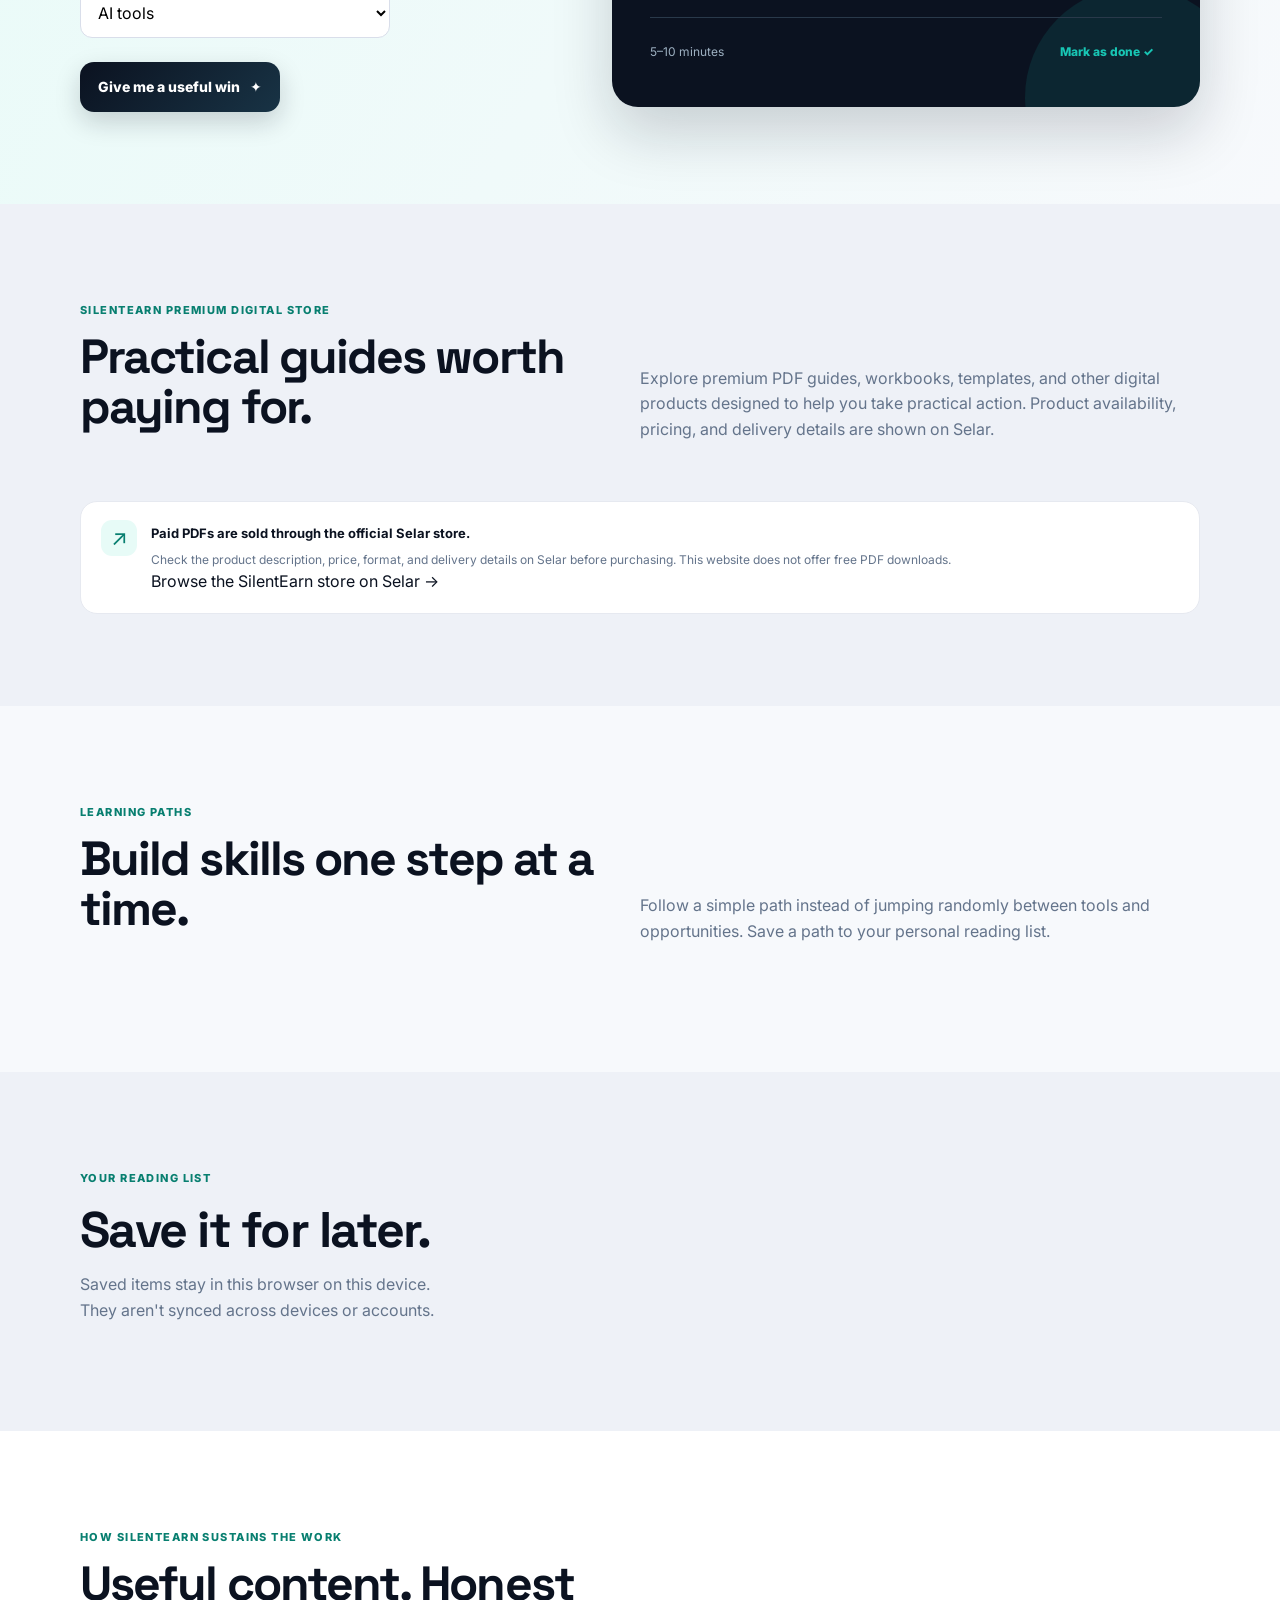
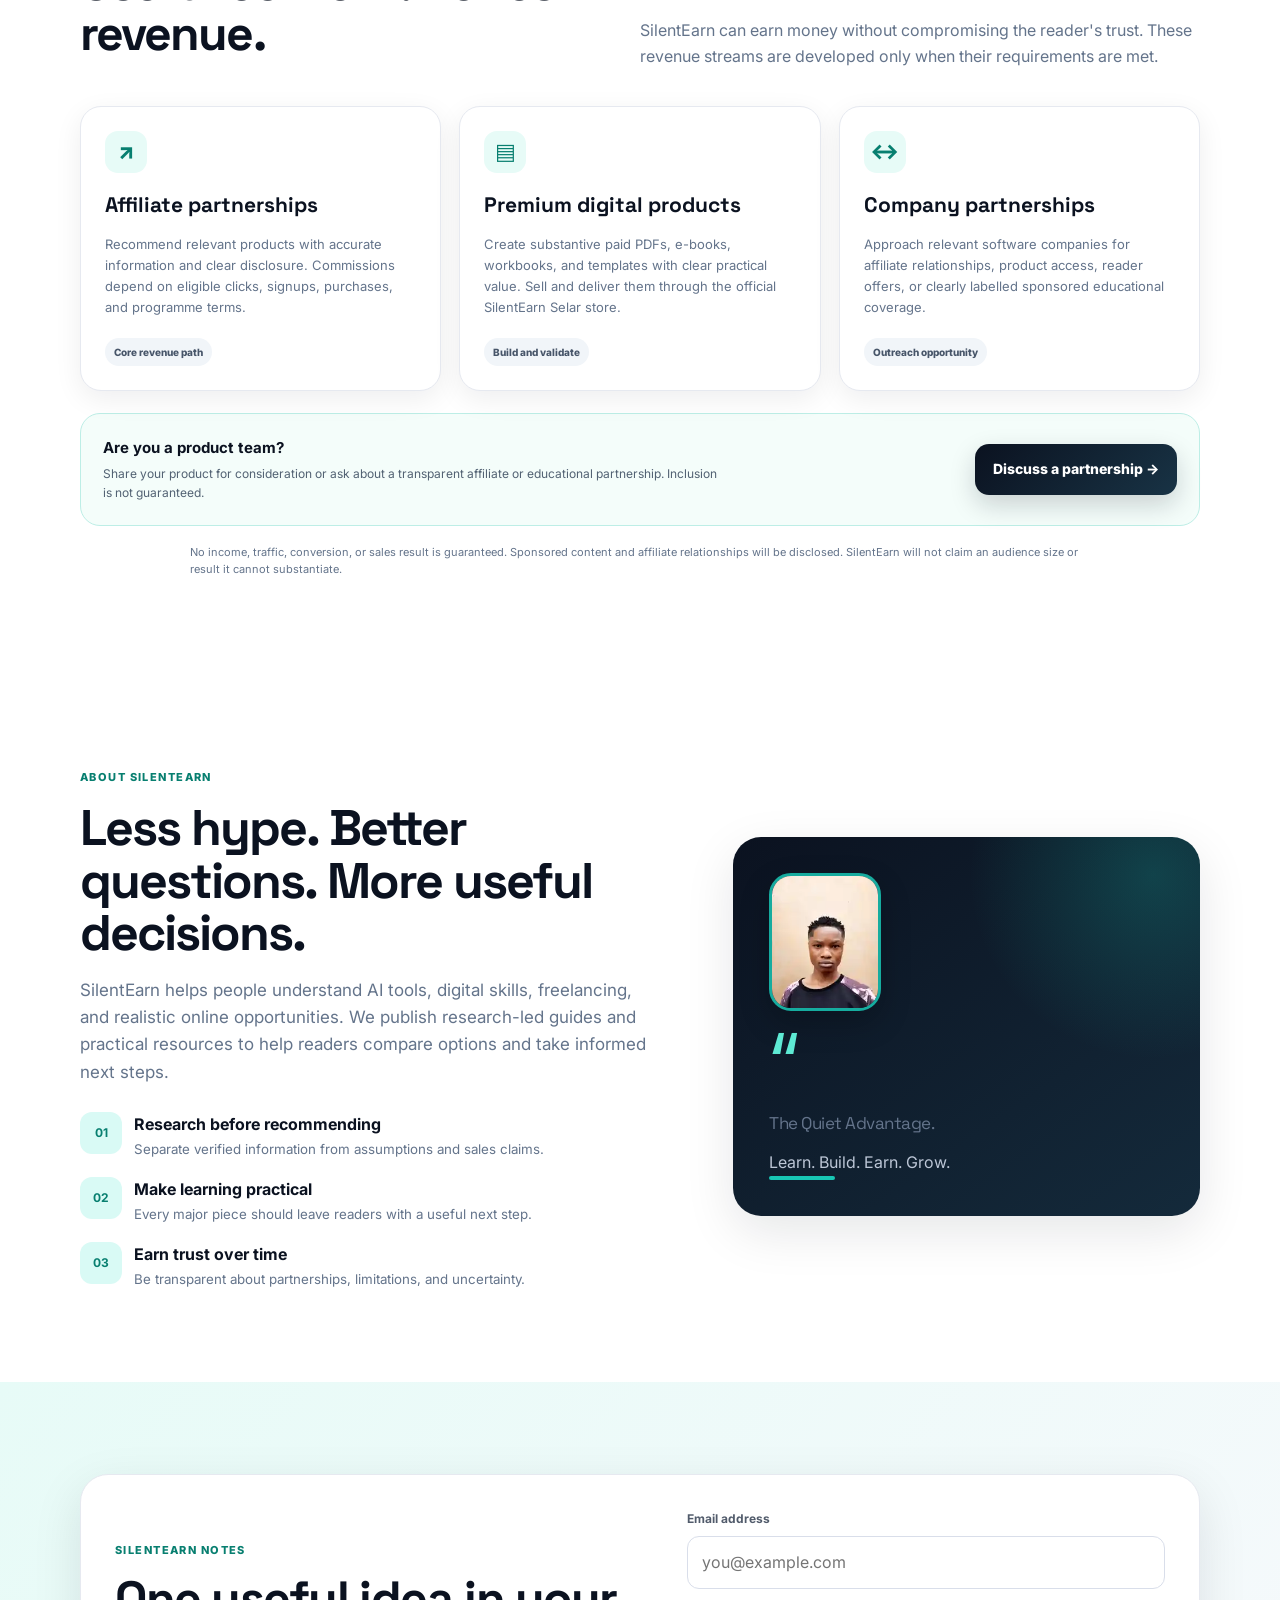
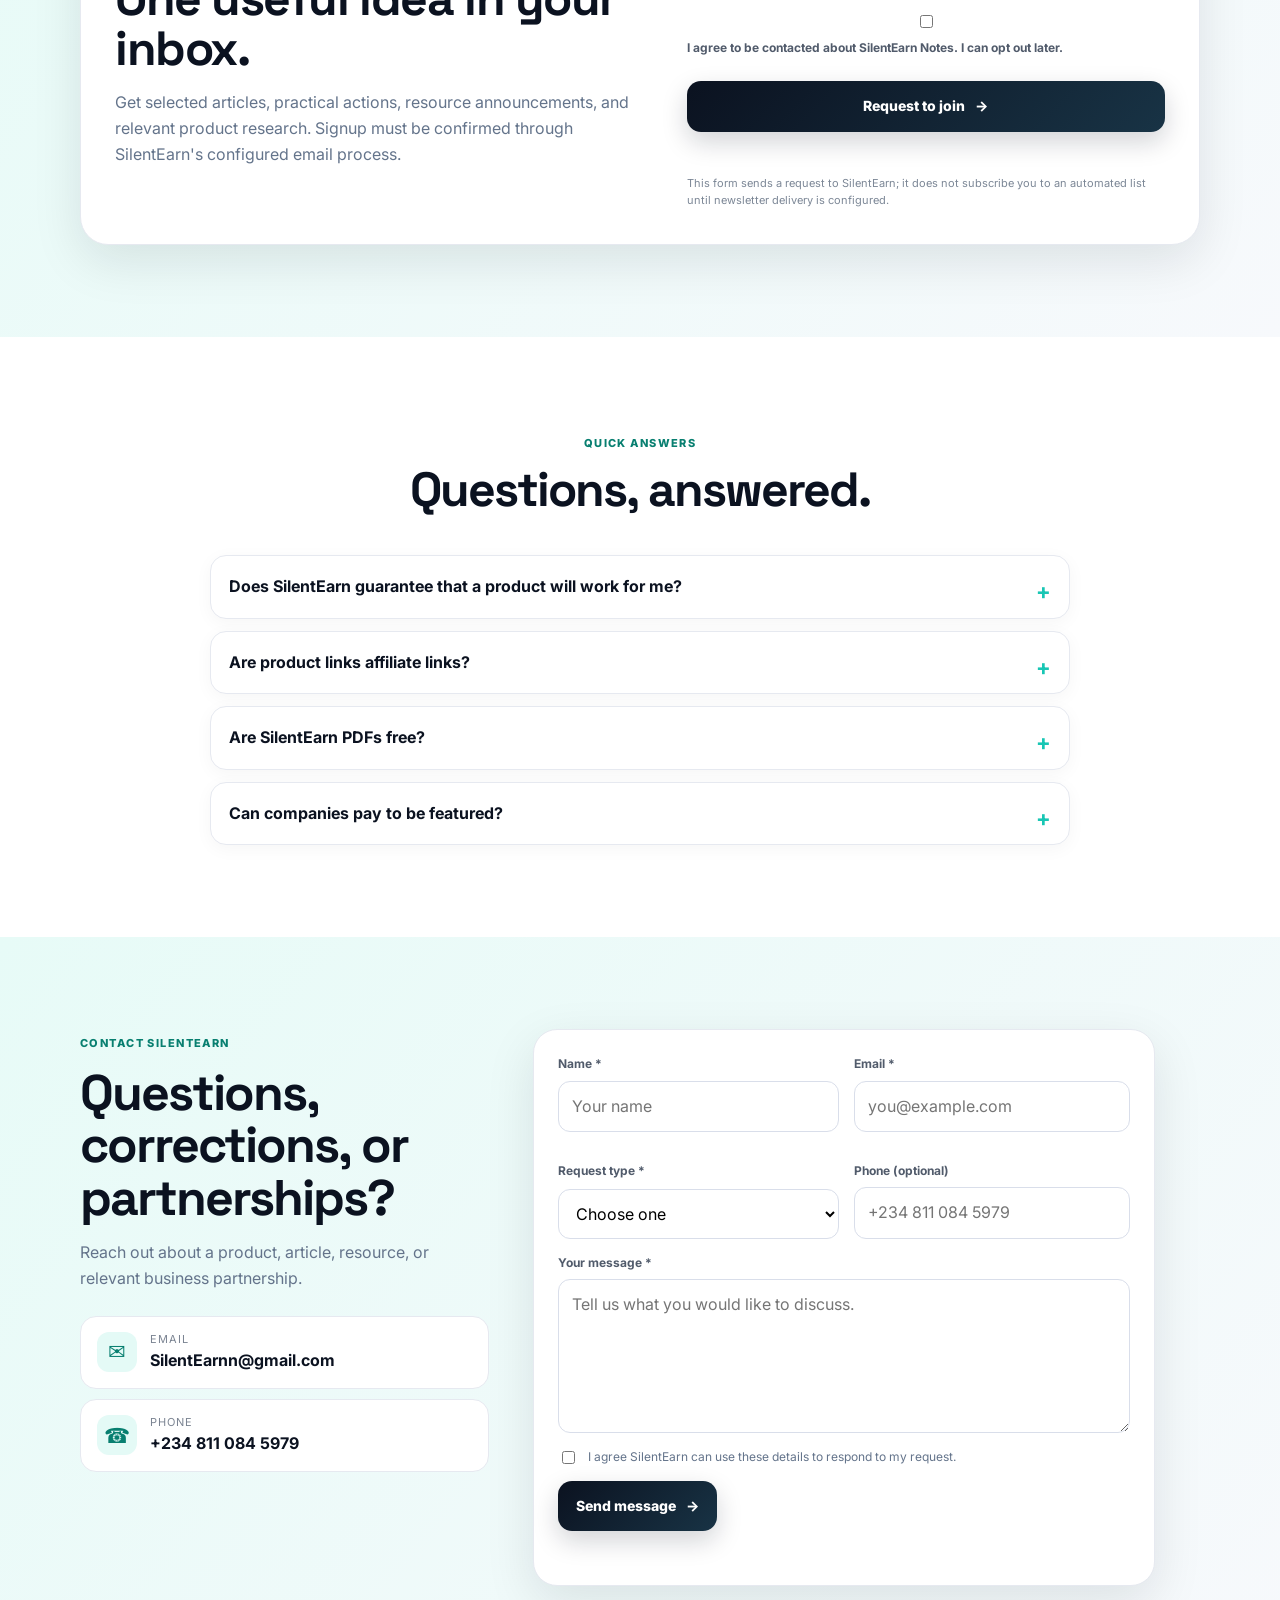
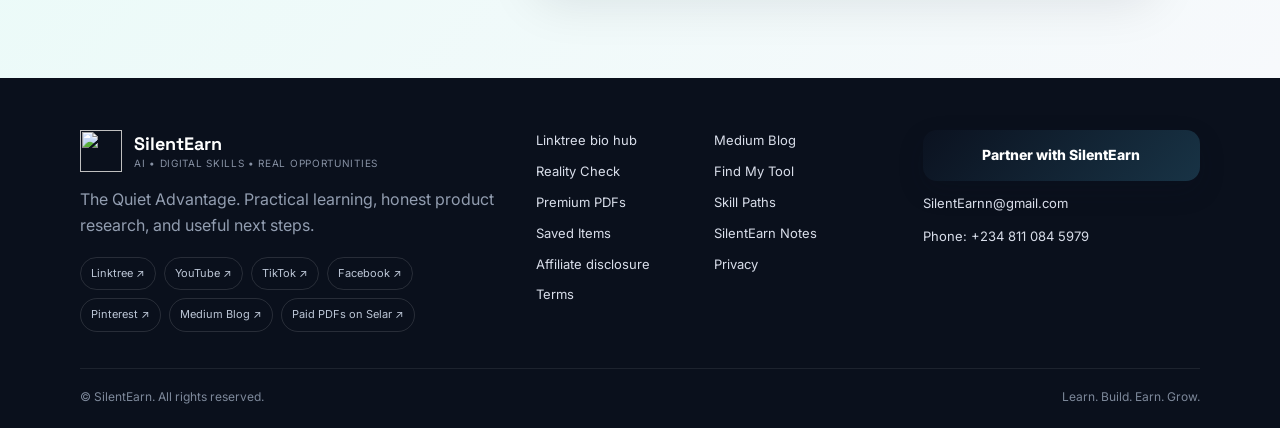
==== commit f39f0f7c: "Update SilentEarn official platforms, Linktree, Selar and contact details" ====
--- a/index.html
+++ b/index.html
@@ -5,7 +5,7 @@
 <meta name="viewport" content="width=device-width, initial-scale=1">
 <meta name="theme-color" content="#0b1220">
 <meta name="description" content="SilentEarn helps you research AI tools, build digital skills, compare products, and take practical next steps through honest guides and useful resources.">
-<meta name="keywords" content="SilentEarn, AI tools, digital skills, freelancing, realistic online opportunities, product reviews, AI tool comparison, free PDF guides">
+<meta name="keywords" content="SilentEarn, AI tools, digital skills, freelancing, realistic online opportunities, product reviews, premium PDF guides, paid digital products">
 <meta property="og:title" content="SilentEarn — The Quiet Advantage">
 <meta property="og:description" content="Research before you choose. Learn something useful. Make one smart move.">
 <meta property="og:type" content="website">
@@ -23,7 +23,7 @@
     <a class="brand" href="#top" aria-label="SilentEarn home"><span class="brand-mark brand-mark-image"><img src="assets/brand/silenteearn-official-symbol.webp" alt="" width="42" height="42" decoding="async"></span><span class="brand-copy"><strong>SilentEarn</strong><small>AI • Digital Skills • Real Opportunities</small></span></a>
     <button class="menu-toggle" aria-label="Toggle menu" aria-expanded="false" aria-controls="site-nav">☰</button>
     <nav class="site-nav" id="site-nav" aria-label="Main navigation">
-      <a href="#articles">Blog</a><a href="#reality-check">Reality Check</a><a href="#find-tool">Find My Tool</a><a href="#vault">Free Guides</a><a href="#paths">Skill Paths</a><a href="#saved">Saved</a><a href="#notes">SilentEarn Notes</a><a href="links.html">Link in bio</a><a class="nav-cta" href="#products">Explore products</a>
+      <a href="https://silentearn.medium.com" target="_blank" rel="noopener">Medium Blog ↗</a><a href="#reality-check">Reality Check</a><a href="#find-tool">Find My Tool</a><a href="#vault">Premium PDFs</a><a href="#paths">Skill Paths</a><a href="#saved">Saved</a><a href="#notes">SilentEarn Notes</a><a href="https://linktr.ee/SilentEarn" target="_blank" rel="noopener">Linktree ↗</a><a class="nav-cta" href="https://selar.com/m/SilentEarn" target="_blank" rel="noopener">Shop on Selar</a>
     </nav>
   </div>
 </header>
@@ -34,7 +34,7 @@
         <div class="eyebrow"><span class="eyebrow-dot"></span> AI • Digital Skills • Real Opportunities</div>
         <h1>The Quiet <span>Advantage.</span></h1>
         <p class="hero-copy">Learn something useful. Make one smart move. Build toward something better. SilentEarn publishes practical guides, product research, and resources that help you make informed decisions—without the hype.</p>
-        <div class="hero-actions"><a class="btn btn-primary" href="#reality-check">How we evaluate tools <span>→</span></a><a class="btn btn-secondary" href="#vault">Explore free guides</a></div>
+        <div class="hero-actions"><a class="btn btn-primary" href="#reality-check">How we evaluate tools <span>→</span></a><a class="btn btn-secondary" href="https://selar.com/m/SilentEarn" target="_blank" rel="noopener">Shop premium PDFs ↗</a></div>
         <div class="trust-row"><span>Research before recommending</span><span>Useful actions</span><span>Clear affiliate disclosures</span></div>
       </div>
       <div class="hero-visual quiet-hero" aria-label="SilentEarn learning approach">
@@ -107,9 +107,9 @@
 
   <section class="section soft-section" id="vault">
     <div class="container">
-      <div class="section-heading"><div><span class="eyebrow">THE SILENTEARN RESOURCE VAULT</span><h2>Useful resources. Ready to apply.</h2></div><p>Our goal is to offer practical checklists, e-books, worksheets, and guides that remain useful even if you never buy the recommended product.</p></div>
+      <div class="section-heading"><div><span class="eyebrow">SILENTEARN PREMIUM DIGITAL STORE</span><h2>Practical guides worth paying for.</h2></div><p>Explore premium PDF guides, workbooks, templates, and other digital products designed to help you take practical action. Product availability, pricing, and delivery details are shown on Selar.</p></div>
       <div id="resource-grid" class="resource-grid"></div>
-      <div class="vault-note"><span class="vault-note-icon">↓</span><div><strong>Only real resources belong here.</strong><p>Every resource marked “Download” must link to a finished, tested file. Anything still in preparation will be labelled clearly.</p></div></div>
+      <div class="vault-note"><span class="vault-note-icon">↗</span><div><strong>Paid PDFs are sold through the official Selar store.</strong><p>Check the product description, price, format, and delivery details on Selar before purchasing. This website does not offer free PDF downloads.</p><a href="https://selar.com/m/SilentEarn" target="_blank" rel="noopener">Browse the SilentEarn store on Selar →</a></div></div>
     </div>
   </section>
 
@@ -129,7 +129,7 @@
       <div class="section-heading"><div><span class="eyebrow">HOW SILENTEARN SUSTAINS THE WORK</span><h2>Useful content. Honest revenue.</h2></div><p>SilentEarn can earn money without compromising the reader's trust. These revenue streams are developed only when their requirements are met.</p></div>
       <div class="revenue-grid">
         <article class="revenue-card"><span class="revenue-icon">↗</span><h3>Affiliate partnerships</h3><p>Recommend relevant products with accurate information and clear disclosure. Commissions depend on eligible clicks, signups, purchases, and programme terms.</p><span class="revenue-status">Core revenue path</span></article>
-        <article class="revenue-card"><span class="revenue-icon">▤</span><h3>Digital guides</h3><p>Use free guides to help readers. Develop premium e-books, templates, and workbooks after validating a real need and finishing the product.</p><span class="revenue-status">Build and validate</span></article>
+        <article class="revenue-card"><span class="revenue-icon">▤</span><h3>Premium digital products</h3><p>Create substantive paid PDFs, e-books, workbooks, and templates with clear practical value. Sell and deliver them through the official SilentEarn Selar store.</p><span class="revenue-status">Build and validate</span></article>
         <article class="revenue-card"><span class="revenue-icon">↔</span><h3>Company partnerships</h3><p>Approach relevant software companies for affiliate relationships, product access, reader offers, or clearly labelled sponsored educational coverage.</p><span class="revenue-status">Outreach opportunity</span></article>
       </div>
       <div class="partner-cta"><div><strong>Are you a product team?</strong><span>Share your product for consideration or ask about a transparent affiliate or educational partnership. Inclusion is not guaranteed.</span></div><a class="btn btn-primary" href="#contact">Discuss a partnership →</a></div>
@@ -154,20 +154,20 @@
     <div class="faq-list">
       <details><summary>Does SilentEarn guarantee that a product will work for me?</summary><p>No. Products have limitations and may not suit everyone. Verify current details and choose according to your situation.</p></details>
       <details><summary>Are product links affiliate links?</summary><p>Some may be. We disclose affiliate relationships clearly near the relevant recommendations. A commission does not guarantee that a product is the best choice.</p></details>
-      <details><summary>Will every PDF be free?</summary><p>The Resource Vault will include free resources. SilentEarn may also develop paid products when they offer genuine value and there is evidence of demand.</p></details>
+      <details><summary>Are SilentEarn PDFs free?</summary><p>No. SilentEarn PDFs and workbooks are premium paid products by default and are sold through the official Selar store. Blog articles and selected website information may remain free to read.</p></details>
       <details><summary>Can companies pay to be featured?</summary><p>SilentEarn may consider relevant sponsorships or partnerships. Paid coverage will be labelled, and payment will not be presented as independent endorsement.</p></details>
     </div>
   </div></section>
 
   <section class="section contact-section" id="contact"><div class="container contact-grid">
-    <div><span class="eyebrow">CONTACT SILENTEARN</span><h2>Questions, corrections, or partnerships?</h2><p>Reach out about a product, article, resource, or relevant business partnership.</p><div class="contact-links"><a href="mailto:SilentEarnn@email.com"><span>✉</span><div><small>Email</small><strong>SilentEarnn@email.com</strong></div></a><a href="https://wa.me/2348110845979" target="_blank" rel="noopener"><span>◌</span><div><small>WhatsApp</small><strong>+234 811 084 5979</strong></div></a></div></div>
-    <form class="contact-form" id="contact-form" novalidate><div class="form-grid"><label><span>Name *</span><input name="name" required autocomplete="name" placeholder="Your name"></label><label><span>Email *</span><input type="email" name="email" required autocomplete="email" placeholder="you@example.com"></label><label><span>Request type *</span><select name="requestType" required><option value="">Choose one</option><option>Product suggestion</option><option>Question or correction</option><option>Affiliate partnership</option><option>Sponsored educational content</option><option>Other</option></select></label><label><span>WhatsApp / Phone (optional)</span><input name="phone" autocomplete="tel" placeholder="+234..."></label></div><label><span>Your message *</span><textarea name="message" required rows="5" placeholder="Tell us what you would like to discuss."></textarea></label><label class="checkbox"><input type="checkbox" name="consent" required><span>I agree SilentEarn can use these details to respond to my request.</span></label><button class="btn btn-primary" type="submit" id="submit-btn">Send message <span>→</span></button><p class="form-status" id="form-status" role="status" aria-live="polite"></p></form>
+    <div><span class="eyebrow">CONTACT SILENTEARN</span><h2>Questions, corrections, or partnerships?</h2><p>Reach out about a product, article, resource, or relevant business partnership.</p><div class="contact-links"><a href="mailto:SilentEarnn@gmail.com"><span>✉</span><div><small>Email</small><strong>SilentEarnn@gmail.com</strong></div></a><a href="tel:+2348110845979"><span>☎</span><div><small>Phone</small><strong>+234 811 084 5979</strong></div></a></div></div>
+    <form class="contact-form" id="contact-form" novalidate><div class="form-grid"><label><span>Name *</span><input name="name" required autocomplete="name" placeholder="Your name"></label><label><span>Email *</span><input type="email" name="email" required autocomplete="email" placeholder="you@example.com"></label><label><span>Request type *</span><select name="requestType" required><option value="">Choose one</option><option>Product suggestion</option><option>Question or correction</option><option>Affiliate partnership</option><option>Sponsored educational content</option><option>Other</option></select></label><label><span>Phone (optional)</span><input name="phone" autocomplete="tel" placeholder="+234 811 084 5979"></label></div><label><span>Your message *</span><textarea name="message" required rows="5" placeholder="Tell us what you would like to discuss."></textarea></label><label class="checkbox"><input type="checkbox" name="consent" required><span>I agree SilentEarn can use these details to respond to my request.</span></label><button class="btn btn-primary" type="submit" id="submit-btn">Send message <span>→</span></button><p class="form-status" id="form-status" role="status" aria-live="polite"></p></form>
   </div></section>
 </main>
 <footer class="site-footer"><div class="container footer-grid">
-  <div><a class="brand footer-brand" href="#top"><span class="brand-mark brand-mark-image"><img src="assets/brand/silenteearn-official-symbol.webp" alt="" width="42" height="42" decoding="async"></span><span class="brand-copy"><strong>SilentEarn</strong><small>AI • Digital Skills • Real Opportunities</small></span></a><p>The Quiet Advantage. Practical learning, honest product research, and useful next steps.</p><div class="social-row"><a class="social-pill" href="links.html">Link in bio ↗</a><a class="social-pill" href="https://youtube.com/@silentearnnn" target="_blank" rel="noopener">YouTube ↗</a><a class="social-pill" href="https://www.facebook.com/SilentEarn" target="_blank" rel="noopener">Facebook ↗</a><a class="social-pill" href="https://www.tiktok.com/@silentearnn" target="_blank" rel="noopener">TikTok ↗</a><a class="social-pill" href="https://wa.me/2348110845979" target="_blank" rel="noopener">WhatsApp ↗</a><span class="social-pill pending-social">Instagram · setup</span><span class="social-pill pending-social">Pinterest · setup</span><span class="social-pill pending-social">X · setup</span><span class="social-pill pending-social">LinkedIn · setup</span><span class="social-pill pending-social">Medium · setup</span></div></div>
-  <div class="footer-links"><a href="links.html">Link in bio</a><a href="#articles">Blog</a><a href="#reality-check">Reality Check</a><a href="#find-tool">Find My Tool</a><a href="#vault">Free Guides</a><a href="#paths">Skill Paths</a><a href="#saved">Saved Items</a><a href="#notes">SilentEarn Notes</a><a href="affiliate-disclosure.html">Affiliate disclosure</a><a href="privacy.html">Privacy</a><a href="terms.html">Terms</a></div>
-  <div class="footer-cta"><a class="btn btn-primary" href="#partners">Partner with SilentEarn</a><a href="mailto:SilentEarnn@email.com">SilentEarnn@email.com</a><a href="https://wa.me/2348110845979" target="_blank" rel="noopener">WhatsApp: +234 811 084 5979</a></div>
+  <div><a class="brand footer-brand" href="#top"><span class="brand-mark brand-mark-image"><img src="assets/brand/silenteearn-official-symbol.webp" alt="" width="42" height="42" decoding="async"></span><span class="brand-copy"><strong>SilentEarn</strong><small>AI • Digital Skills • Real Opportunities</small></span></a><p>The Quiet Advantage. Practical learning, honest product research, and useful next steps.</p><div class="social-row"><a class="social-pill" href="https://linktr.ee/SilentEarn" target="_blank" rel="noopener">Linktree ↗</a><a class="social-pill" href="https://youtube.com/@silentearnnn" target="_blank" rel="noopener">YouTube ↗</a><a class="social-pill" href="https://www.tiktok.com/@silentearnn" target="_blank" rel="noopener">TikTok ↗</a><a class="social-pill" href="https://www.facebook.com/SilentEarn" target="_blank" rel="noopener">Facebook ↗</a><a class="social-pill" href="https://www.pinterest.com/silentearnn" target="_blank" rel="noopener">Pinterest ↗</a><a class="social-pill" href="https://silentearn.medium.com" target="_blank" rel="noopener">Medium Blog ↗</a><a class="social-pill" href="https://selar.com/m/SilentEarn" target="_blank" rel="noopener">Paid PDFs on Selar ↗</a></div></div>
+  <div class="footer-links"><a href="https://linktr.ee/SilentEarn" target="_blank" rel="noopener">Linktree bio hub</a><a href="https://silentearn.medium.com" target="_blank" rel="noopener">Medium Blog</a><a href="#reality-check">Reality Check</a><a href="#find-tool">Find My Tool</a><a href="#vault">Premium PDFs</a><a href="#paths">Skill Paths</a><a href="#saved">Saved Items</a><a href="#notes">SilentEarn Notes</a><a href="affiliate-disclosure.html">Affiliate disclosure</a><a href="privacy.html">Privacy</a><a href="terms.html">Terms</a></div>
+  <div class="footer-cta"><a class="btn btn-primary" href="#partners">Partner with SilentEarn</a><a href="mailto:SilentEarnn@gmail.com">SilentEarnn@gmail.com</a><a href="tel:+2348110845979">Phone: +234 811 084 5979</a></div>
 </div><div class="container footer-bottom"><span>© <span id="year"></span> SilentEarn. All rights reserved.</span><span>Learn. Build. Earn. Grow.</span></div></footer>
 <script src="script.js"></script>
 </body>
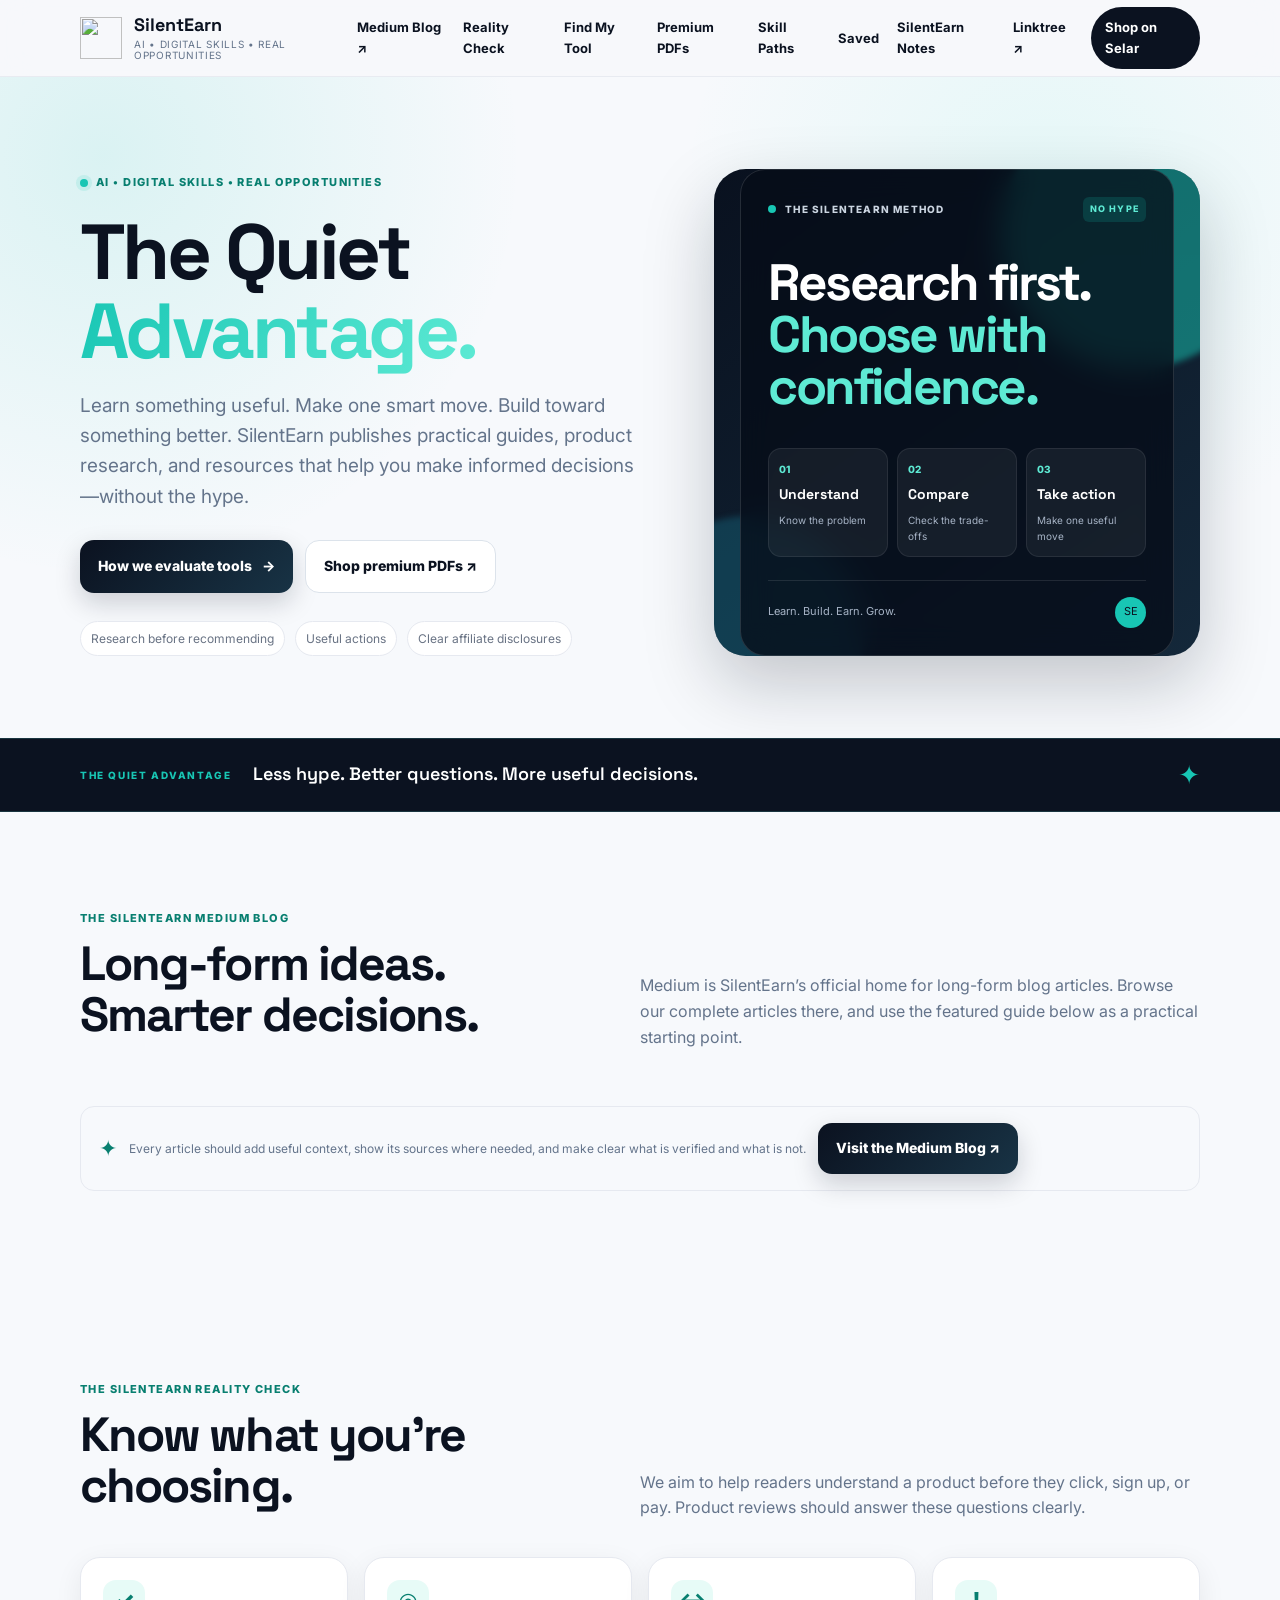
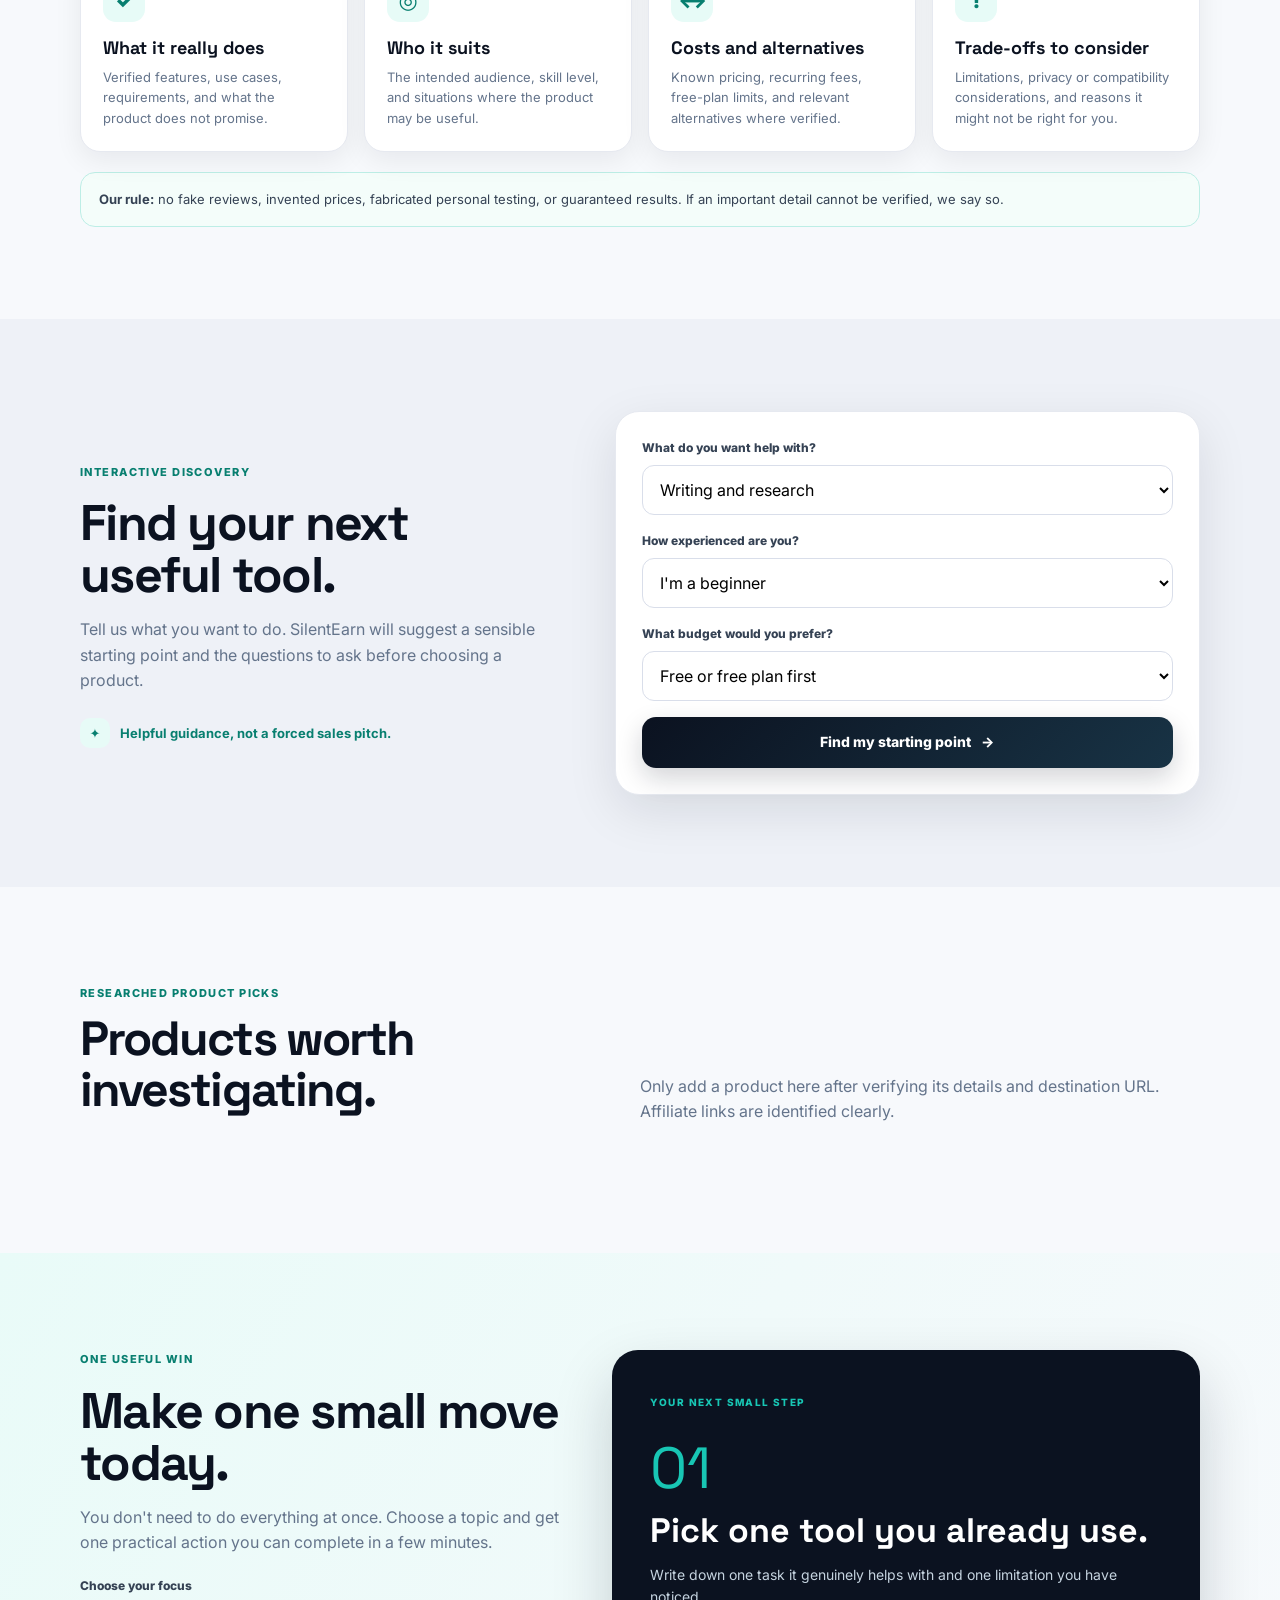
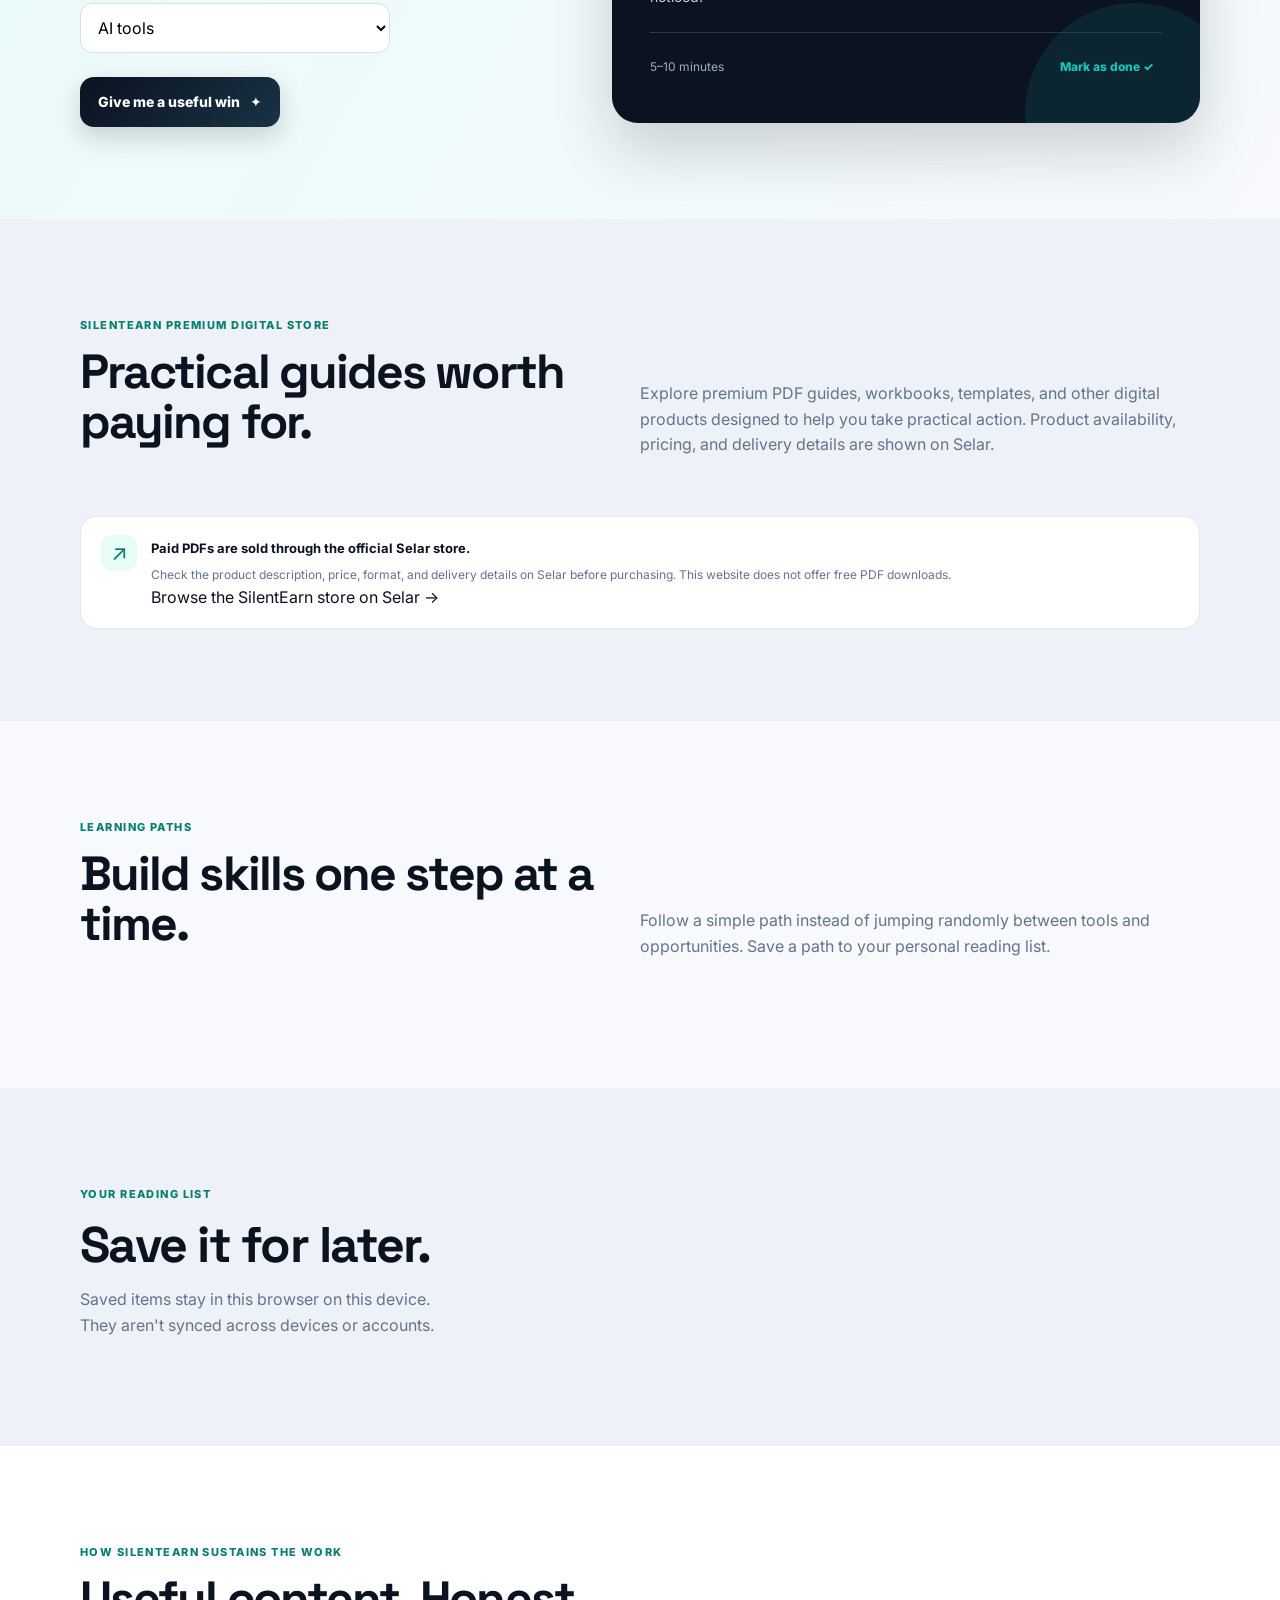
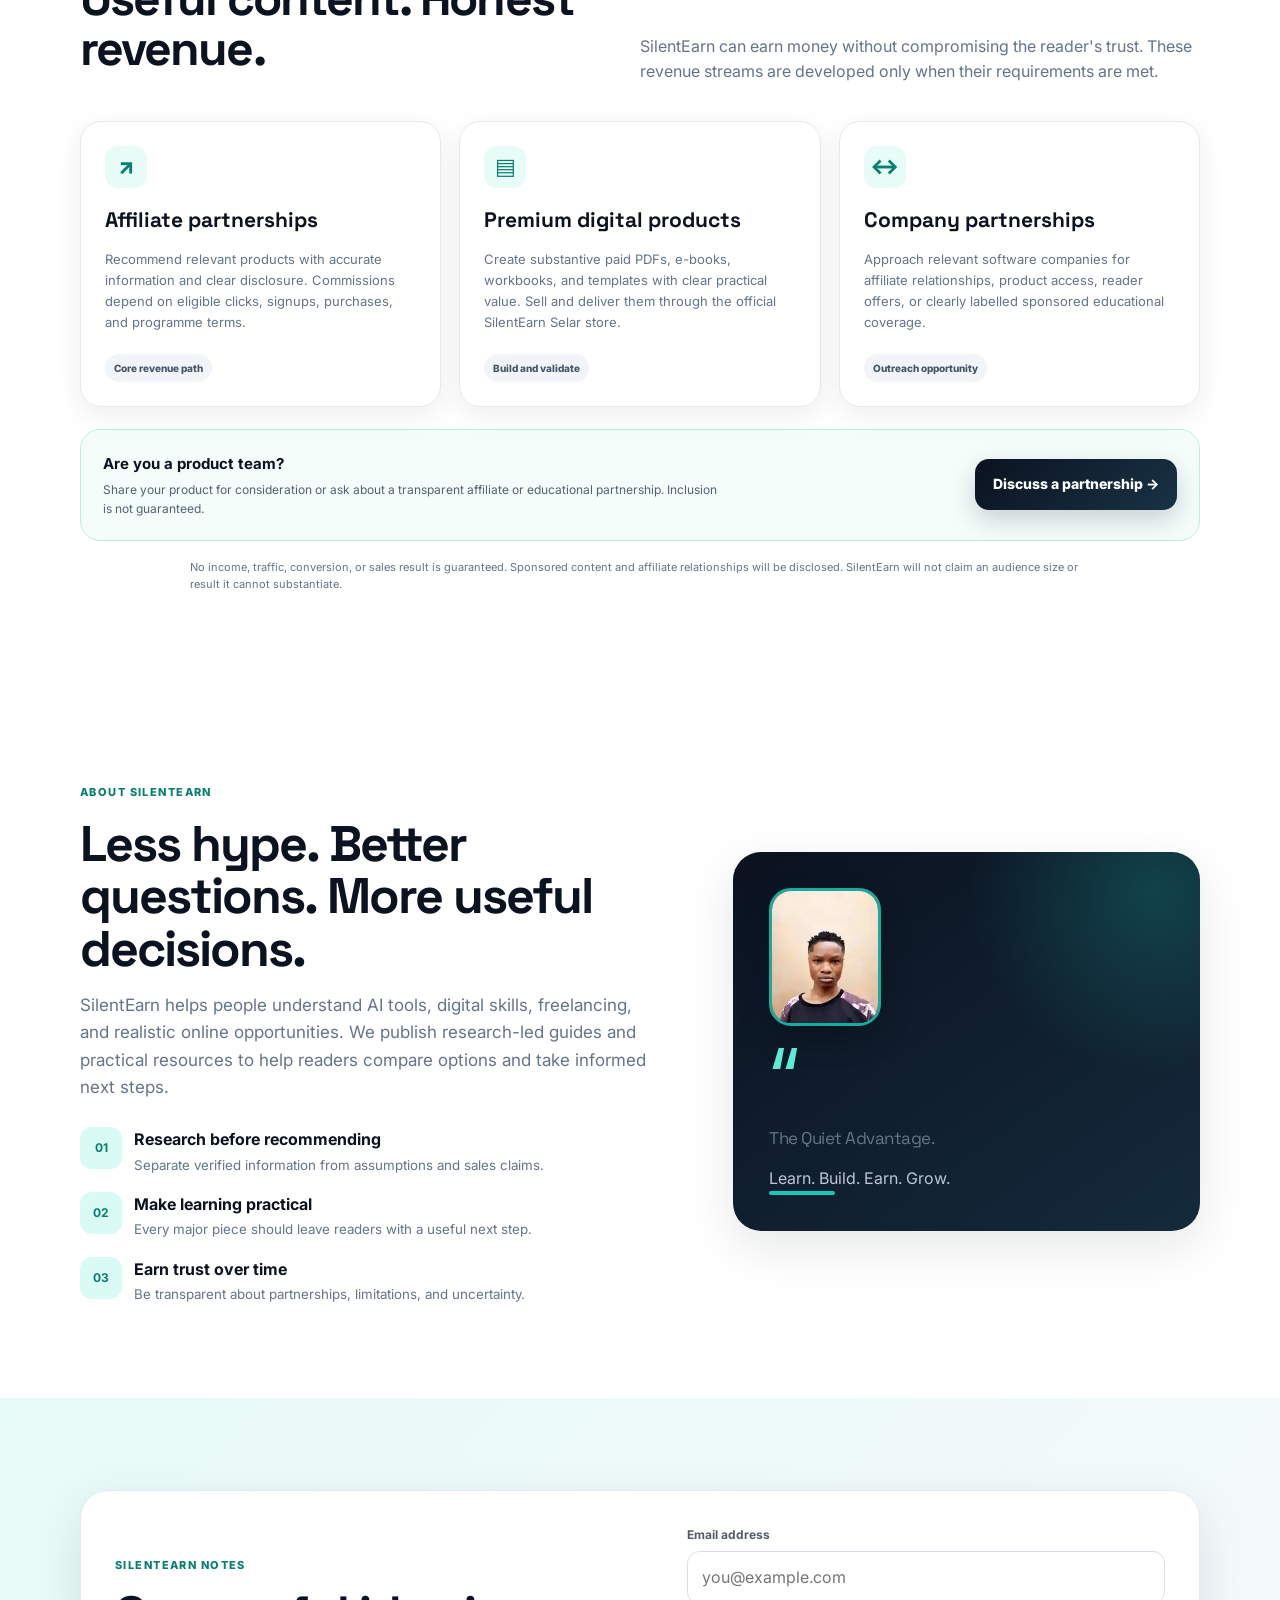
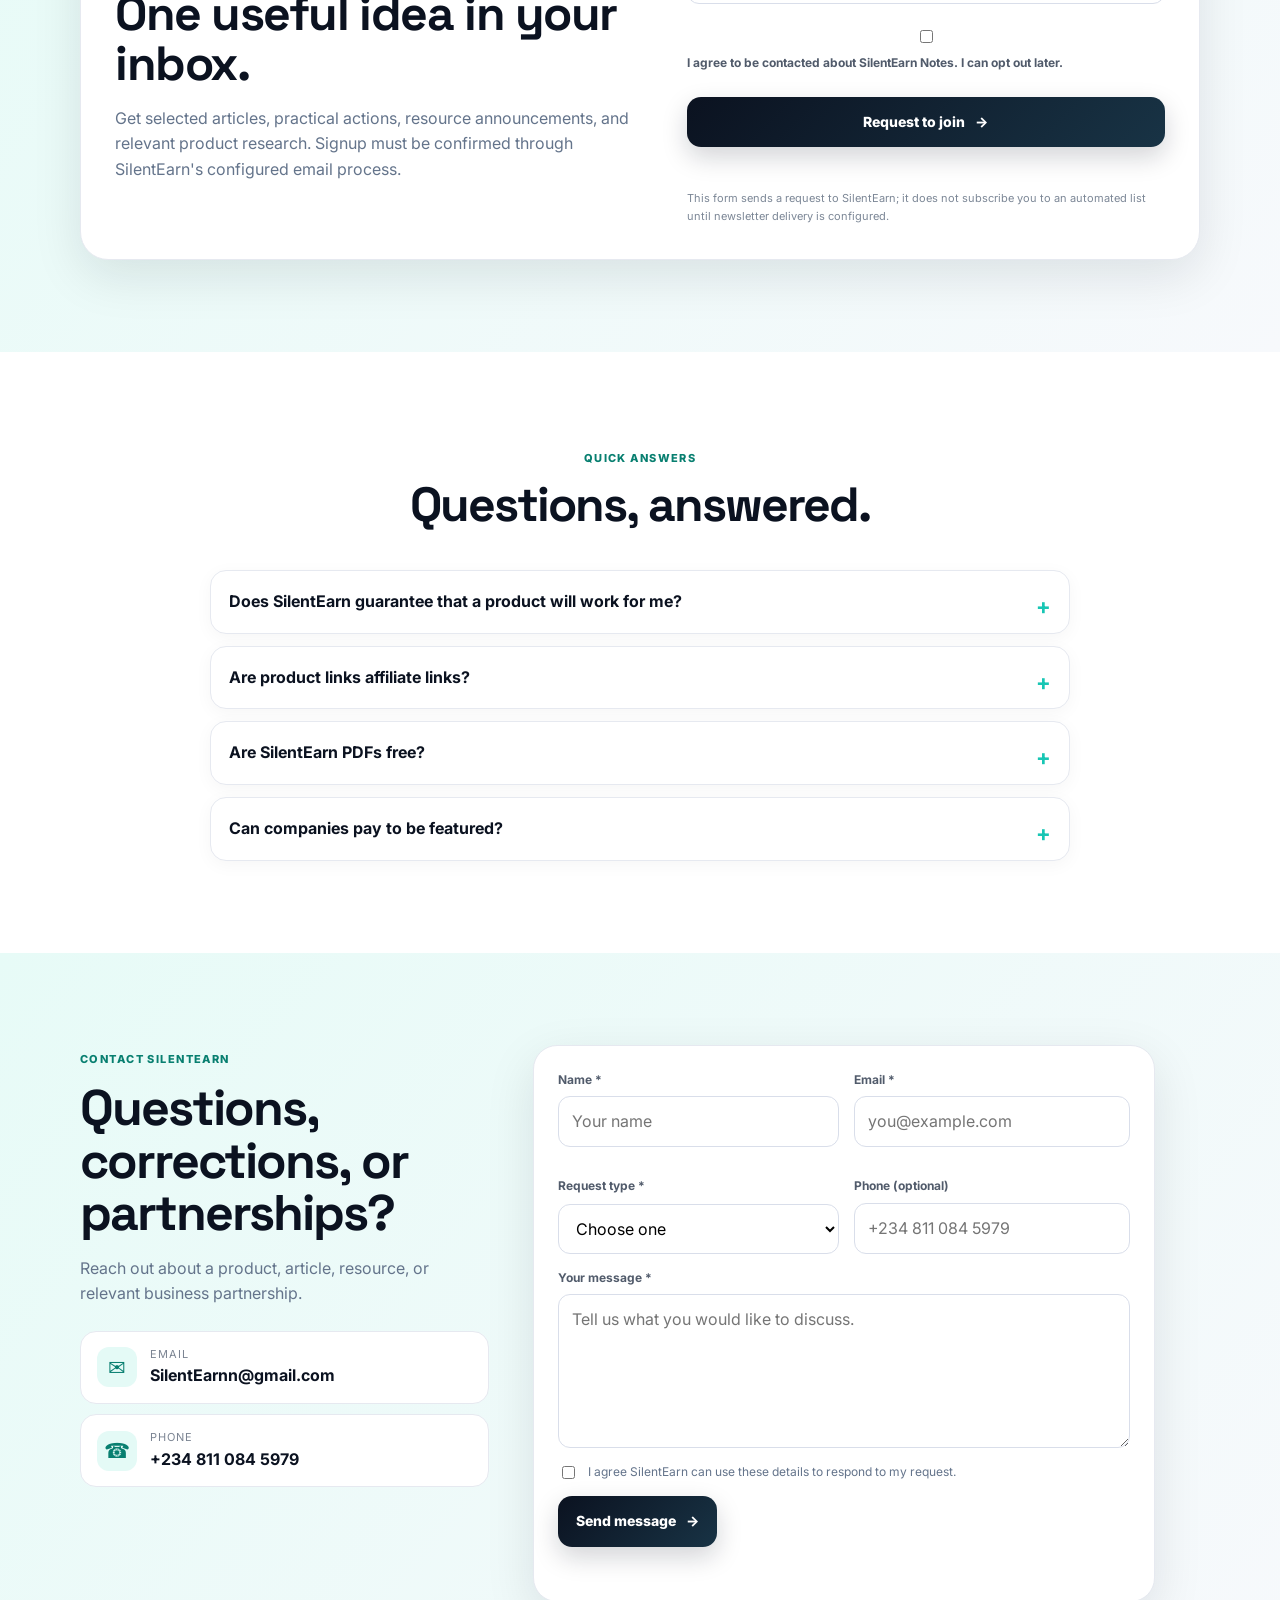
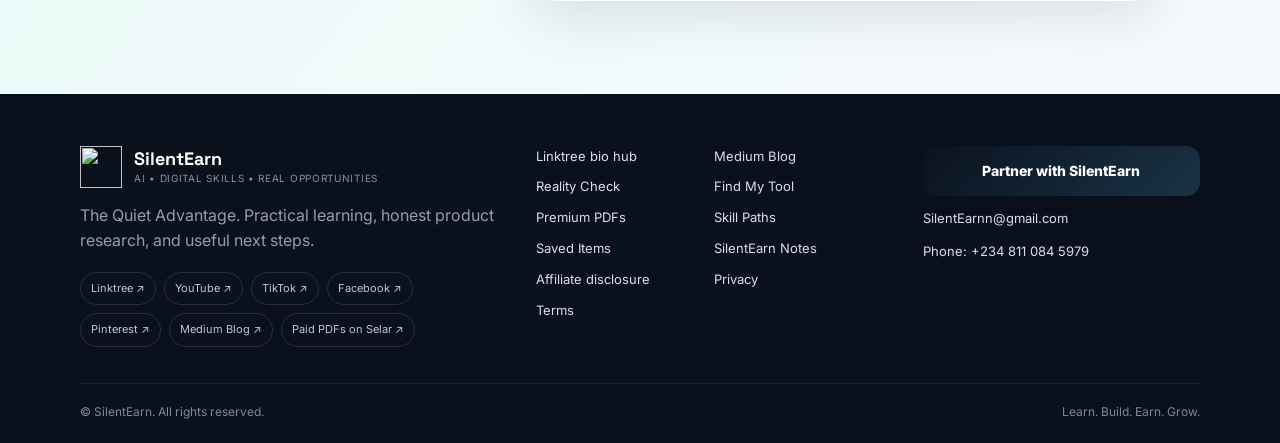
==== commit ca42749b: "Make Medium the clearly identified official SilentEarn blog" ====
--- a/index.html
+++ b/index.html
@@ -56,9 +56,9 @@
 
   <section class="section" id="articles">
     <div class="container">
-      <div class="section-heading"><div><span class="eyebrow">THE SILENTEARN BLOG</span><h2>Practical ideas. Smarter decisions.</h2></div><p>Read approachable guides on AI tools, digital skills, online opportunities, and making better product decisions. Our goal is to help you take one useful next step.</p></div>
+      <div class="section-heading"><div><span class="eyebrow">THE SILENTEARN MEDIUM BLOG</span><h2>Long-form ideas. Smarter decisions.</h2></div><p>Medium is SilentEarn’s official home for long-form blog articles. Browse our complete articles there, and use the featured guide below as a practical starting point.</p></div>
       <div id="article-grid" class="article-grid"></div>
-      <div class="blog-bottom-note"><span>✦</span><p>Every article should add useful context, show its sources where needed, and make clear what is verified and what is not.</p></div>
+      <div class="blog-bottom-note"><span>✦</span><p>Every article should add useful context, show its sources where needed, and make clear what is verified and what is not.</p><a class="btn btn-primary" href="https://silentearn.medium.com" target="_blank" rel="noopener">Visit the Medium Blog ↗</a></div>
     </div>
   </section>
 
